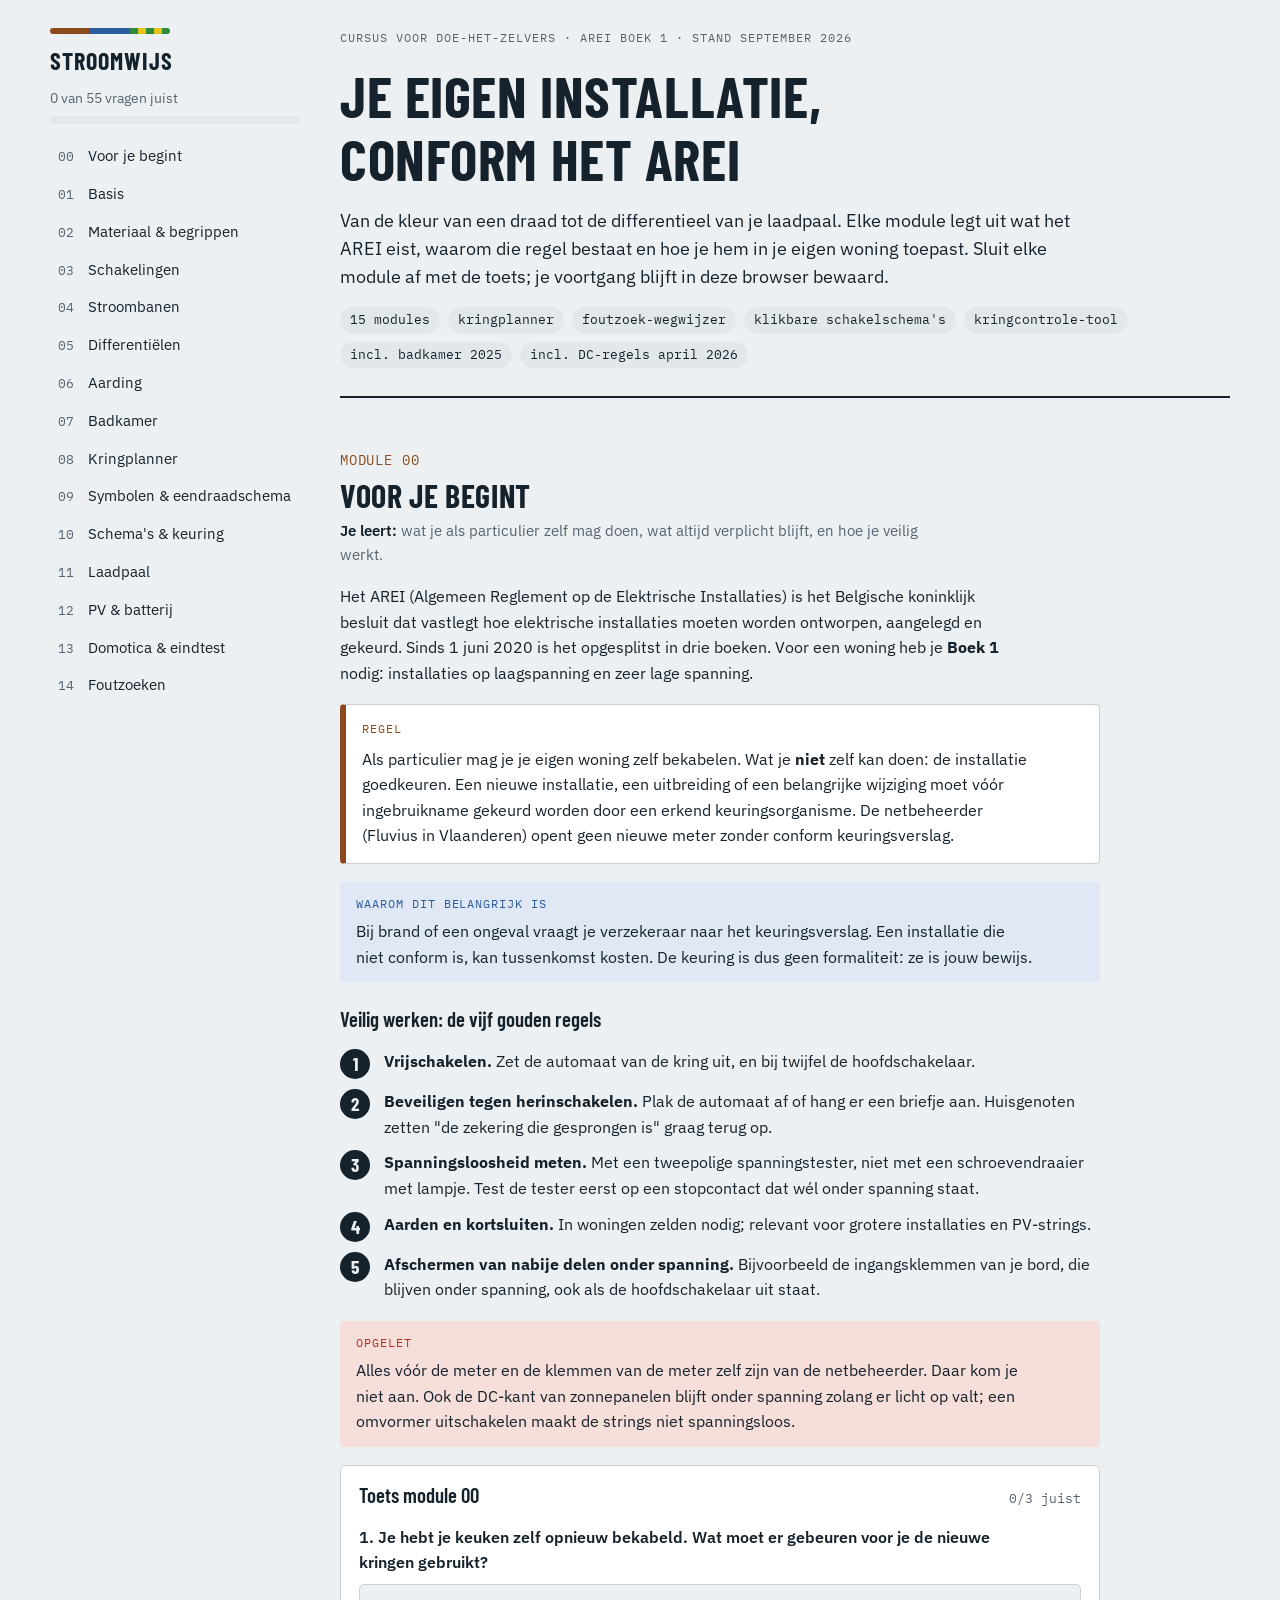
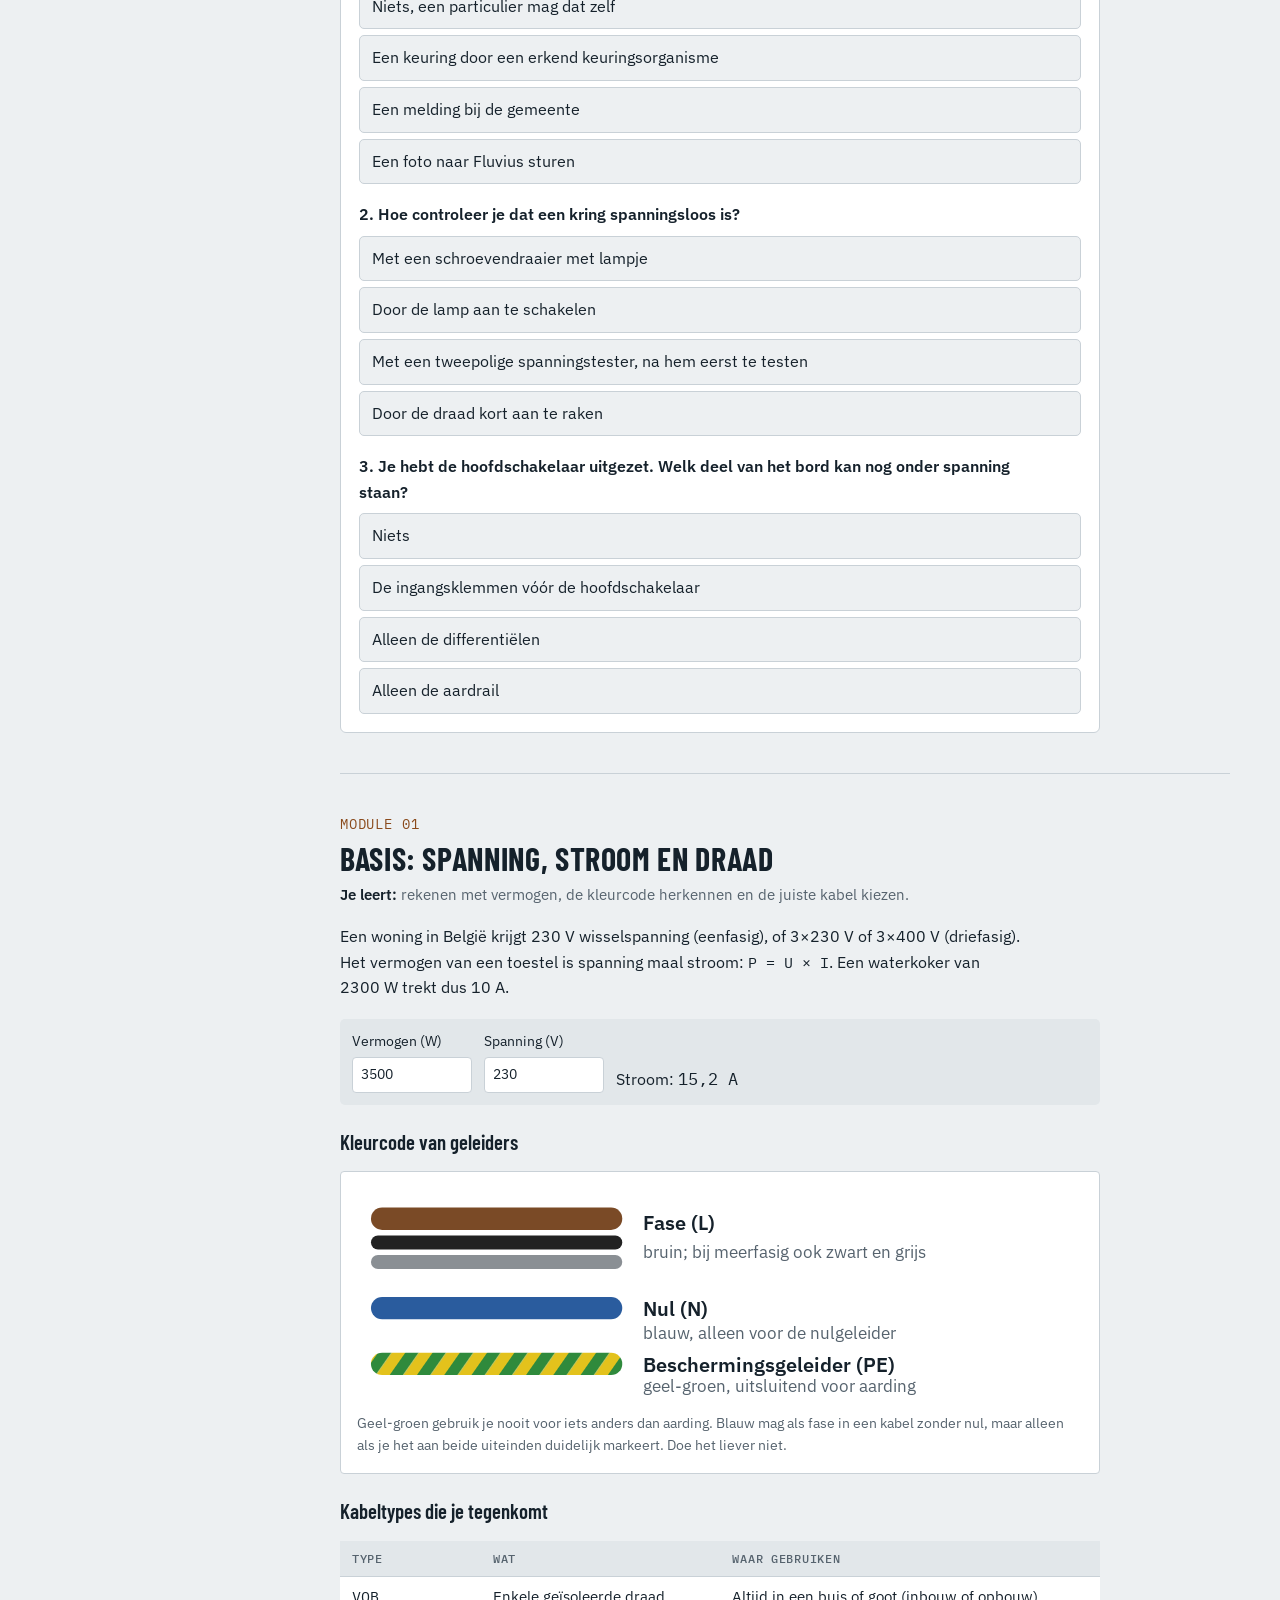
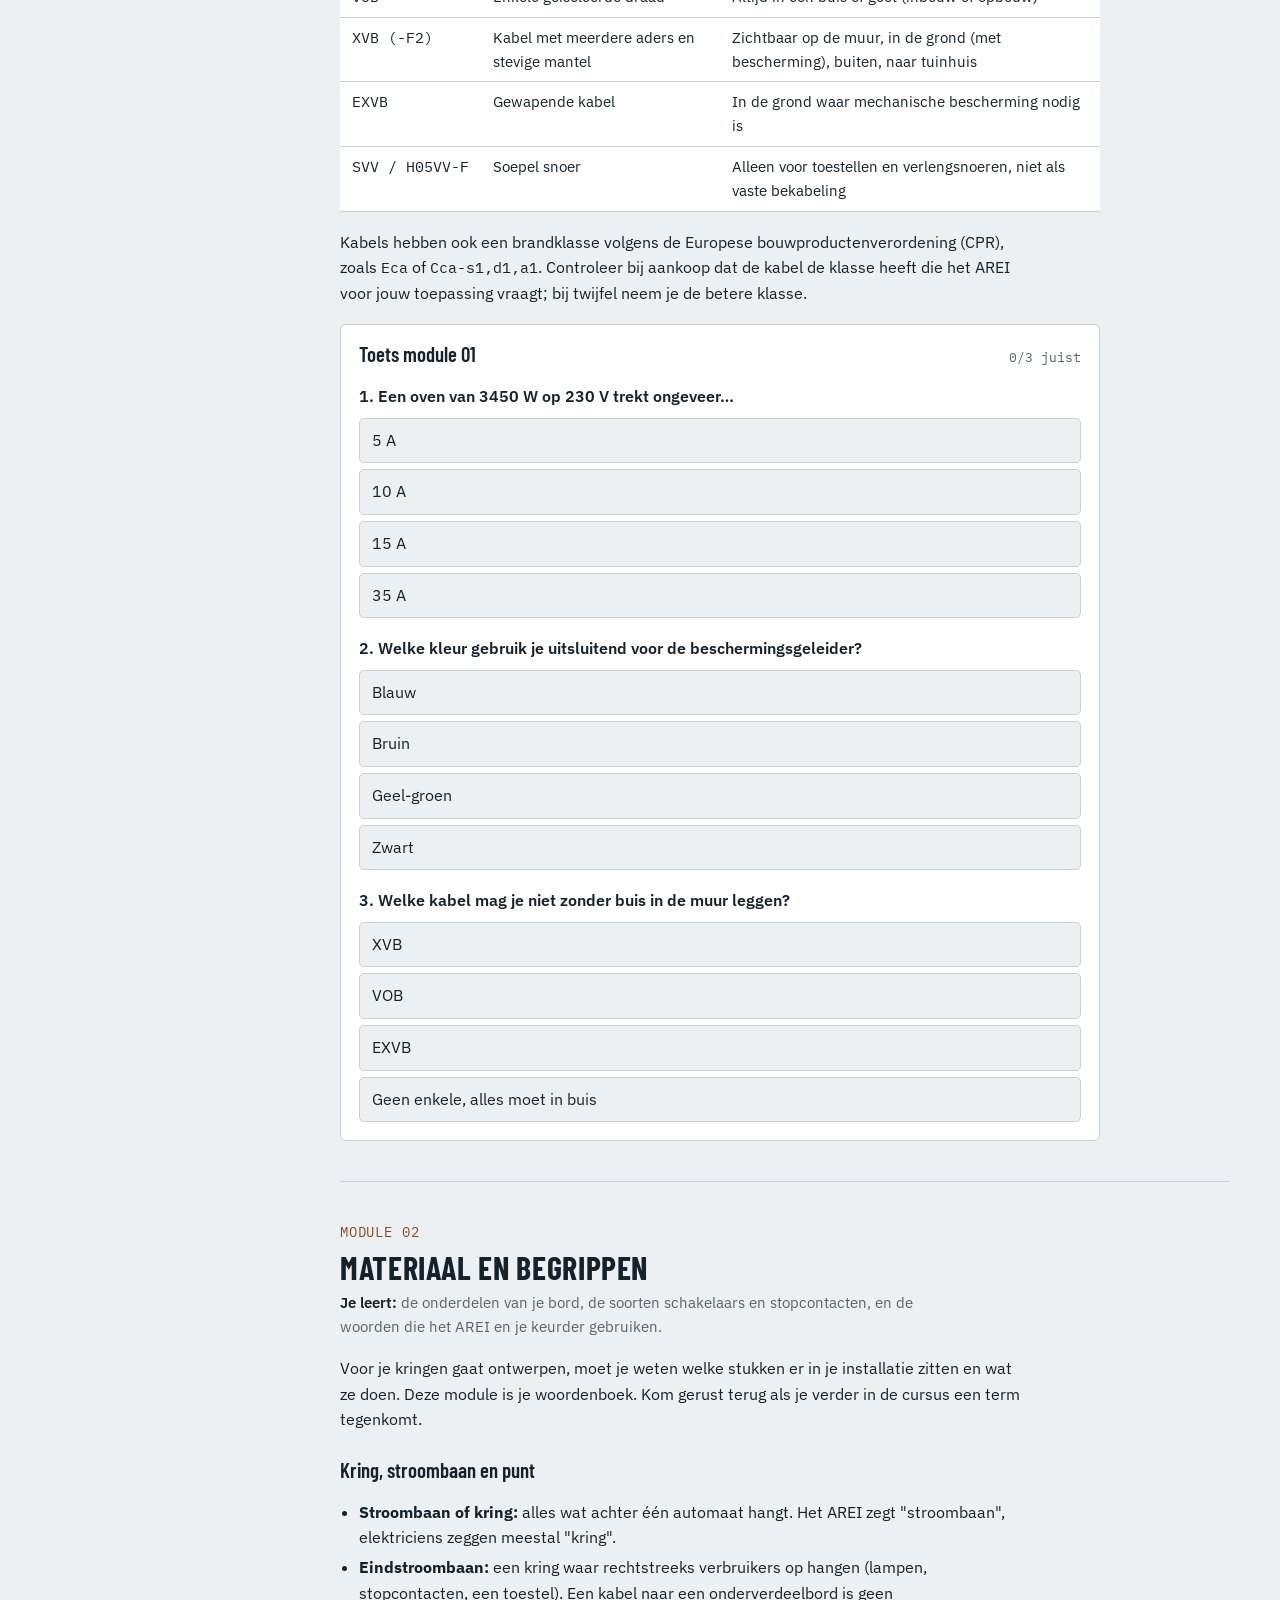
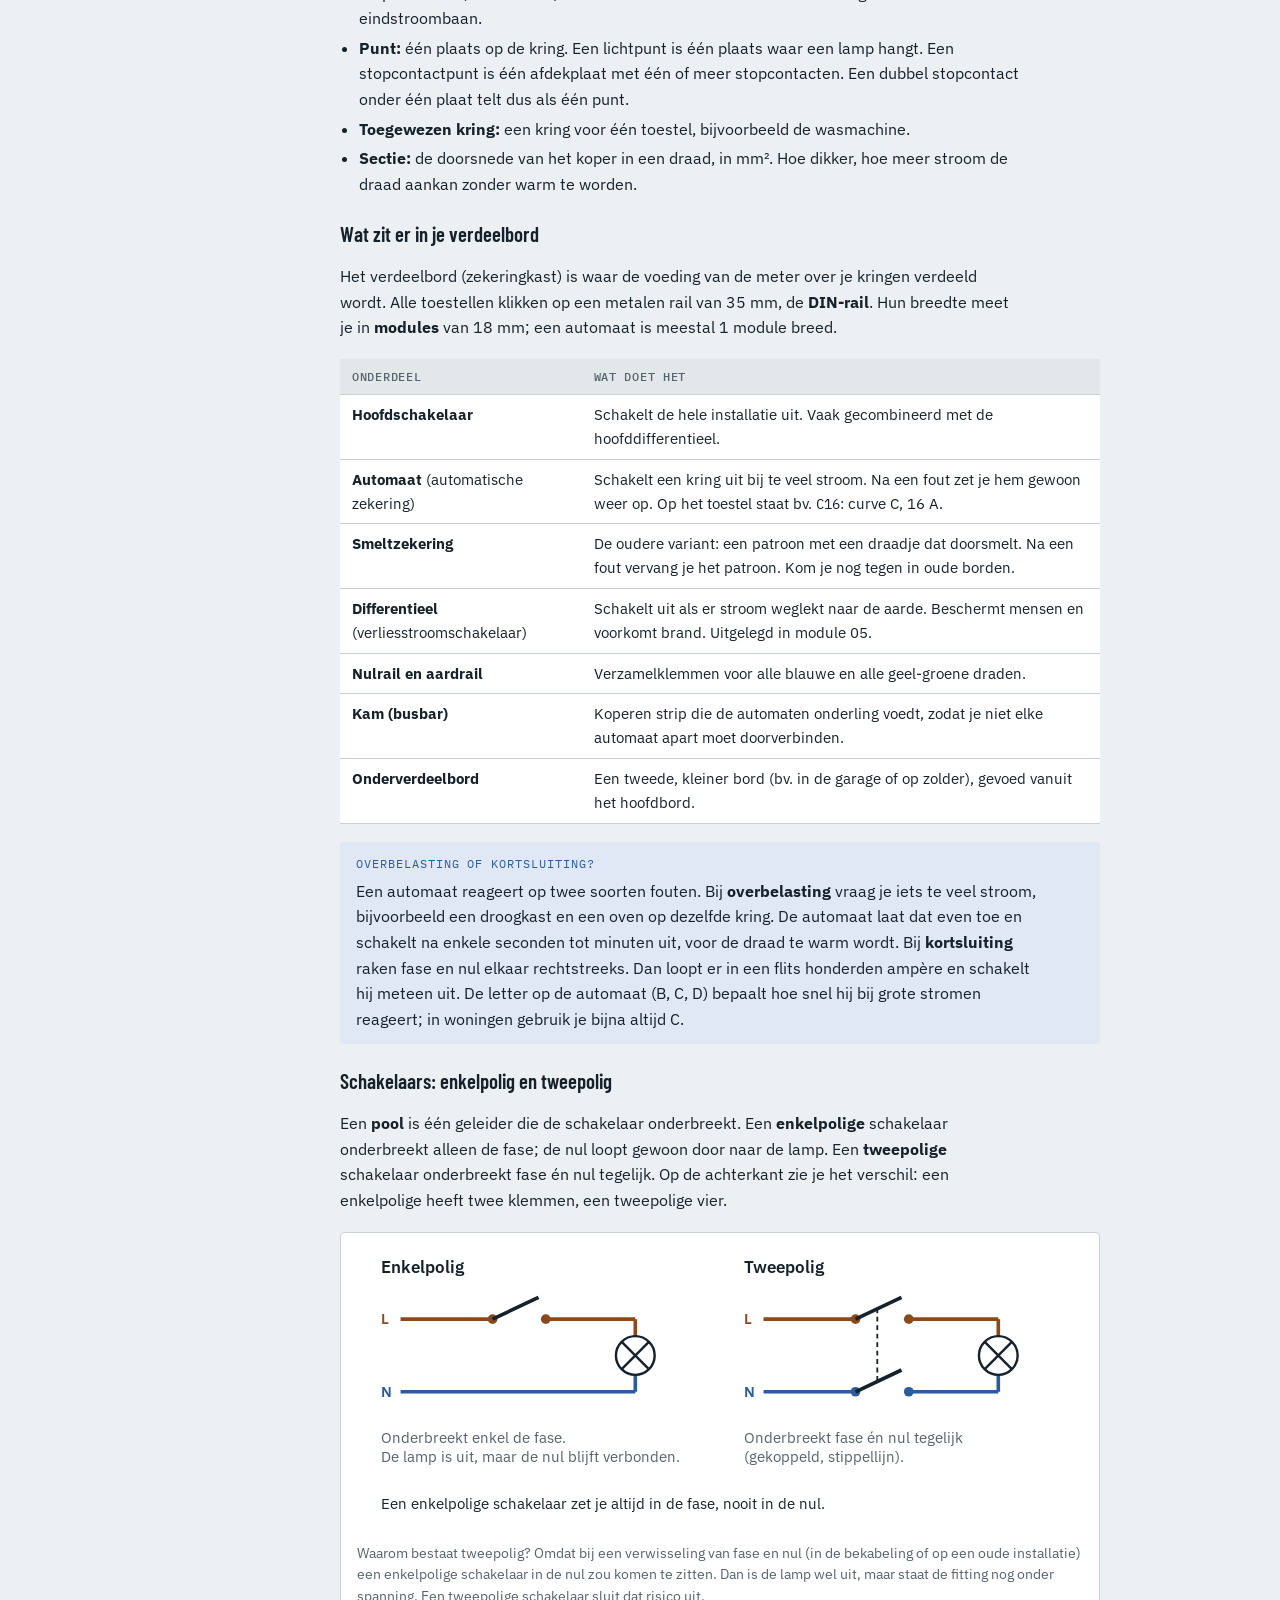
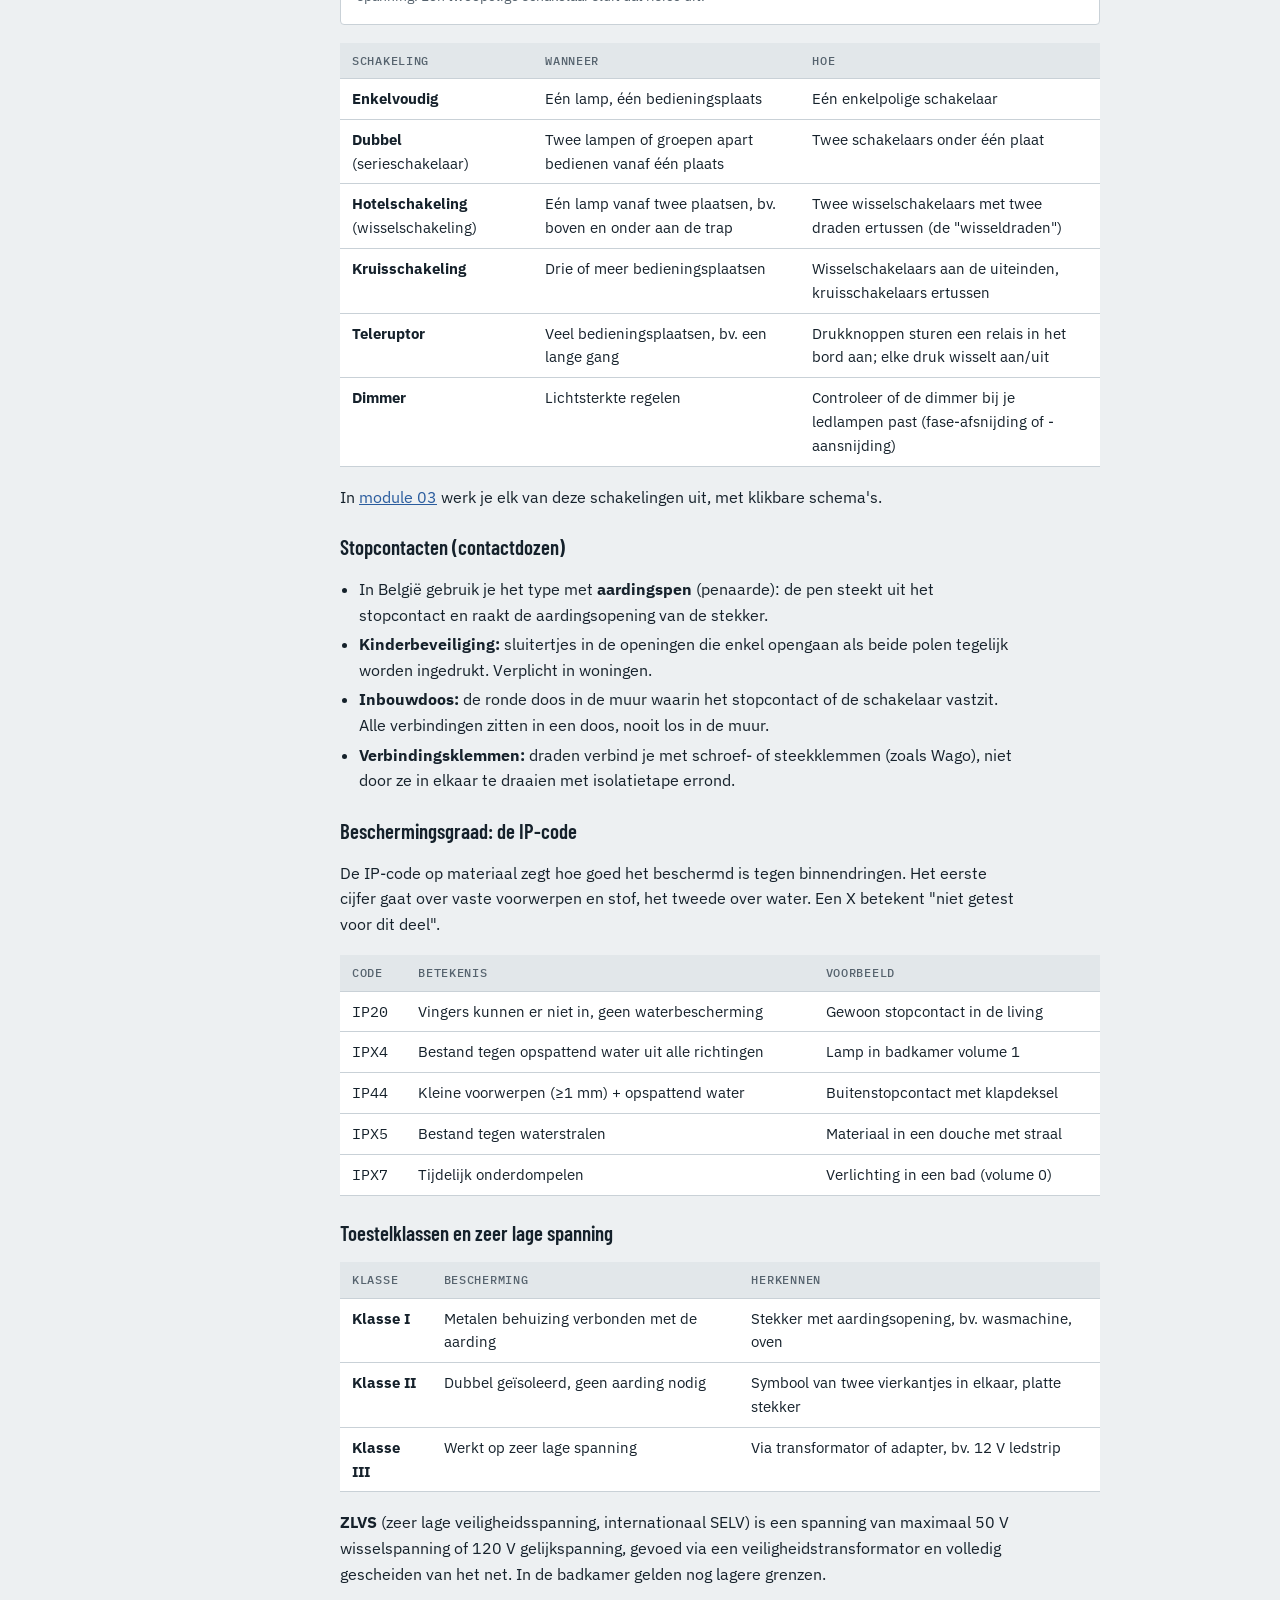
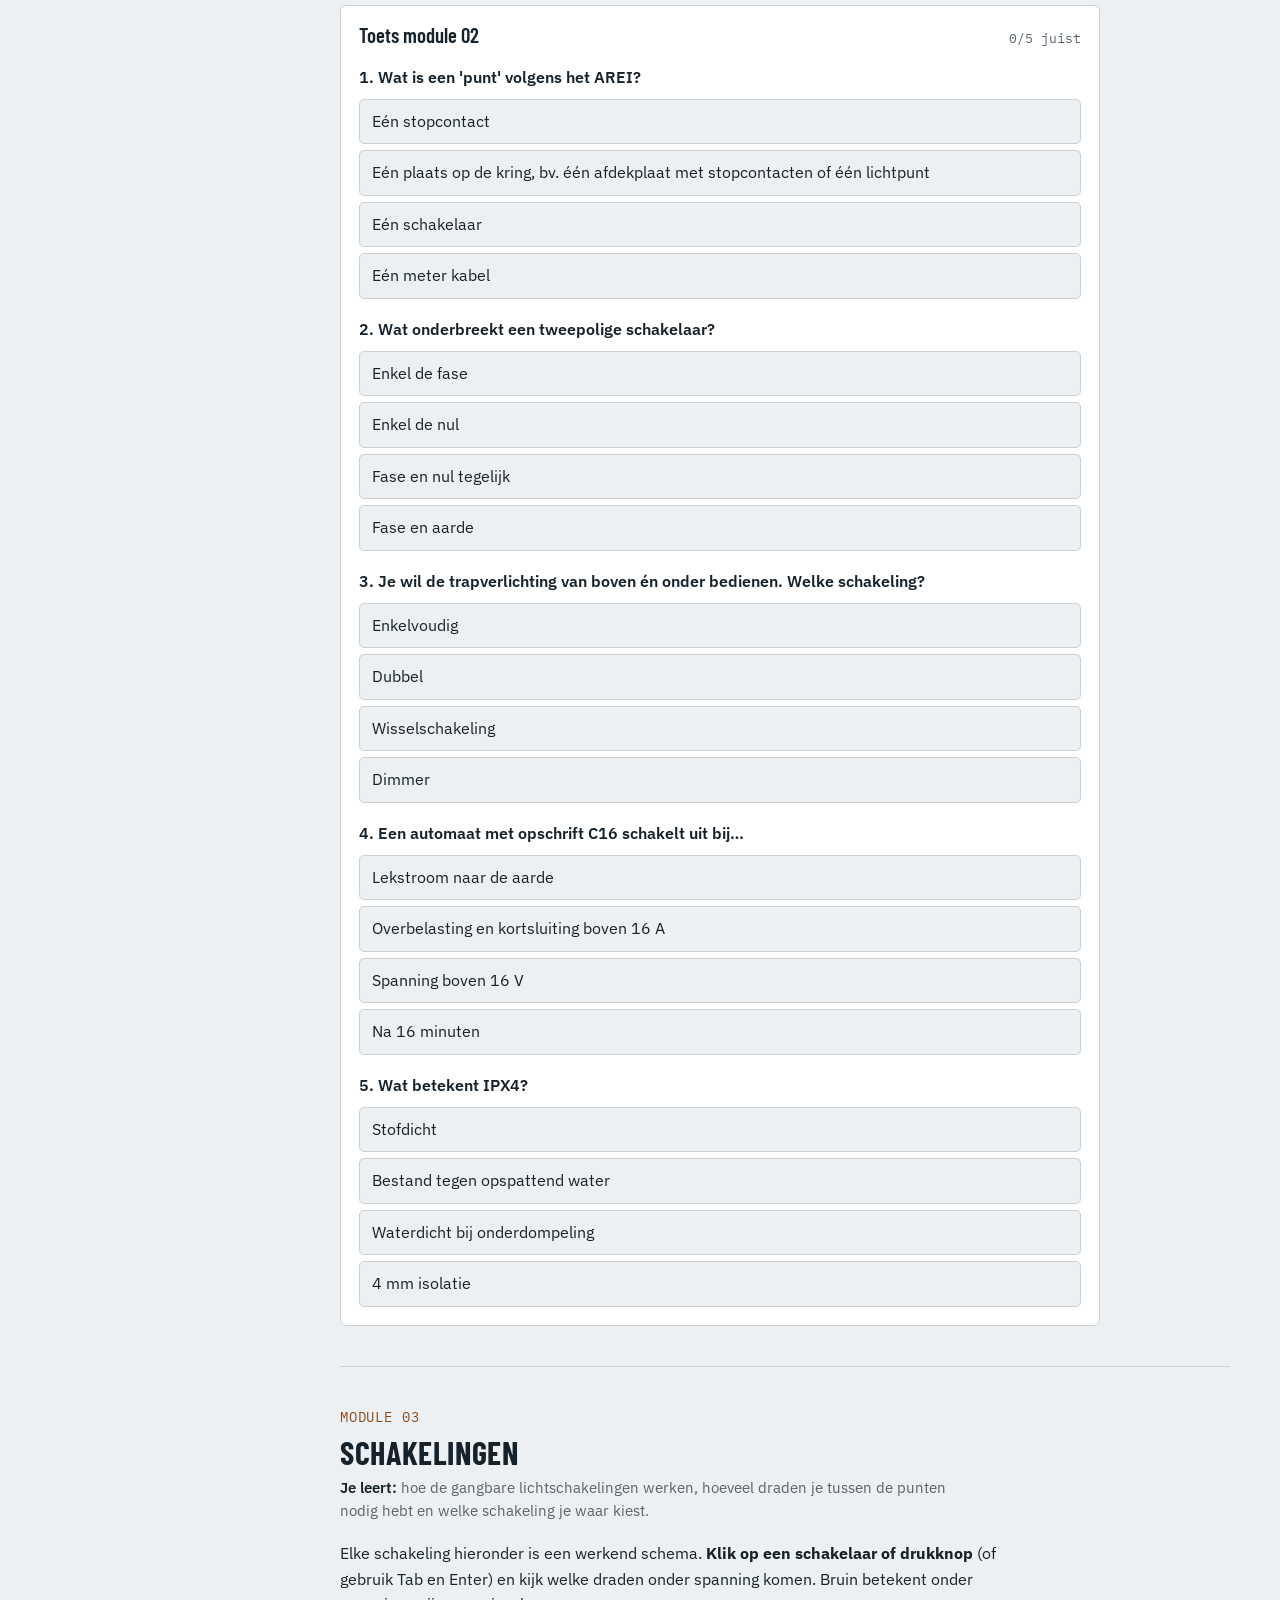
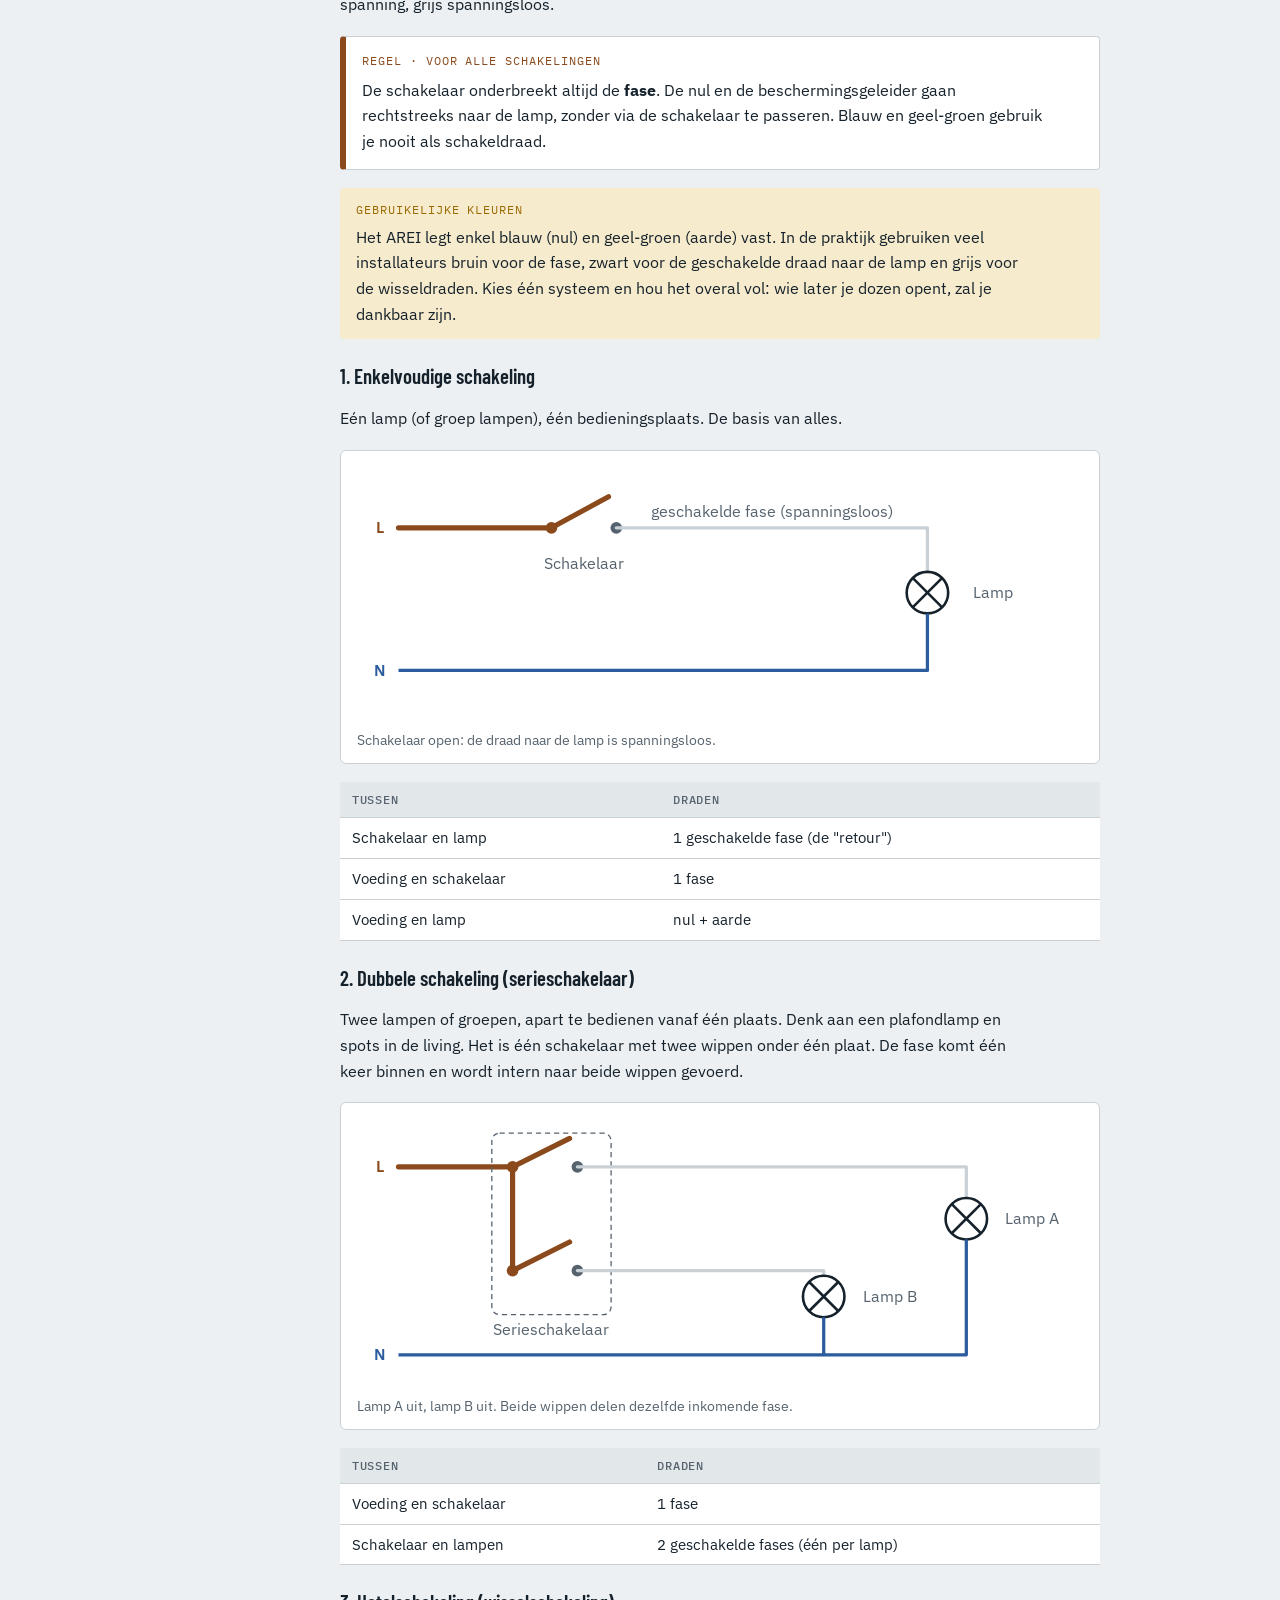
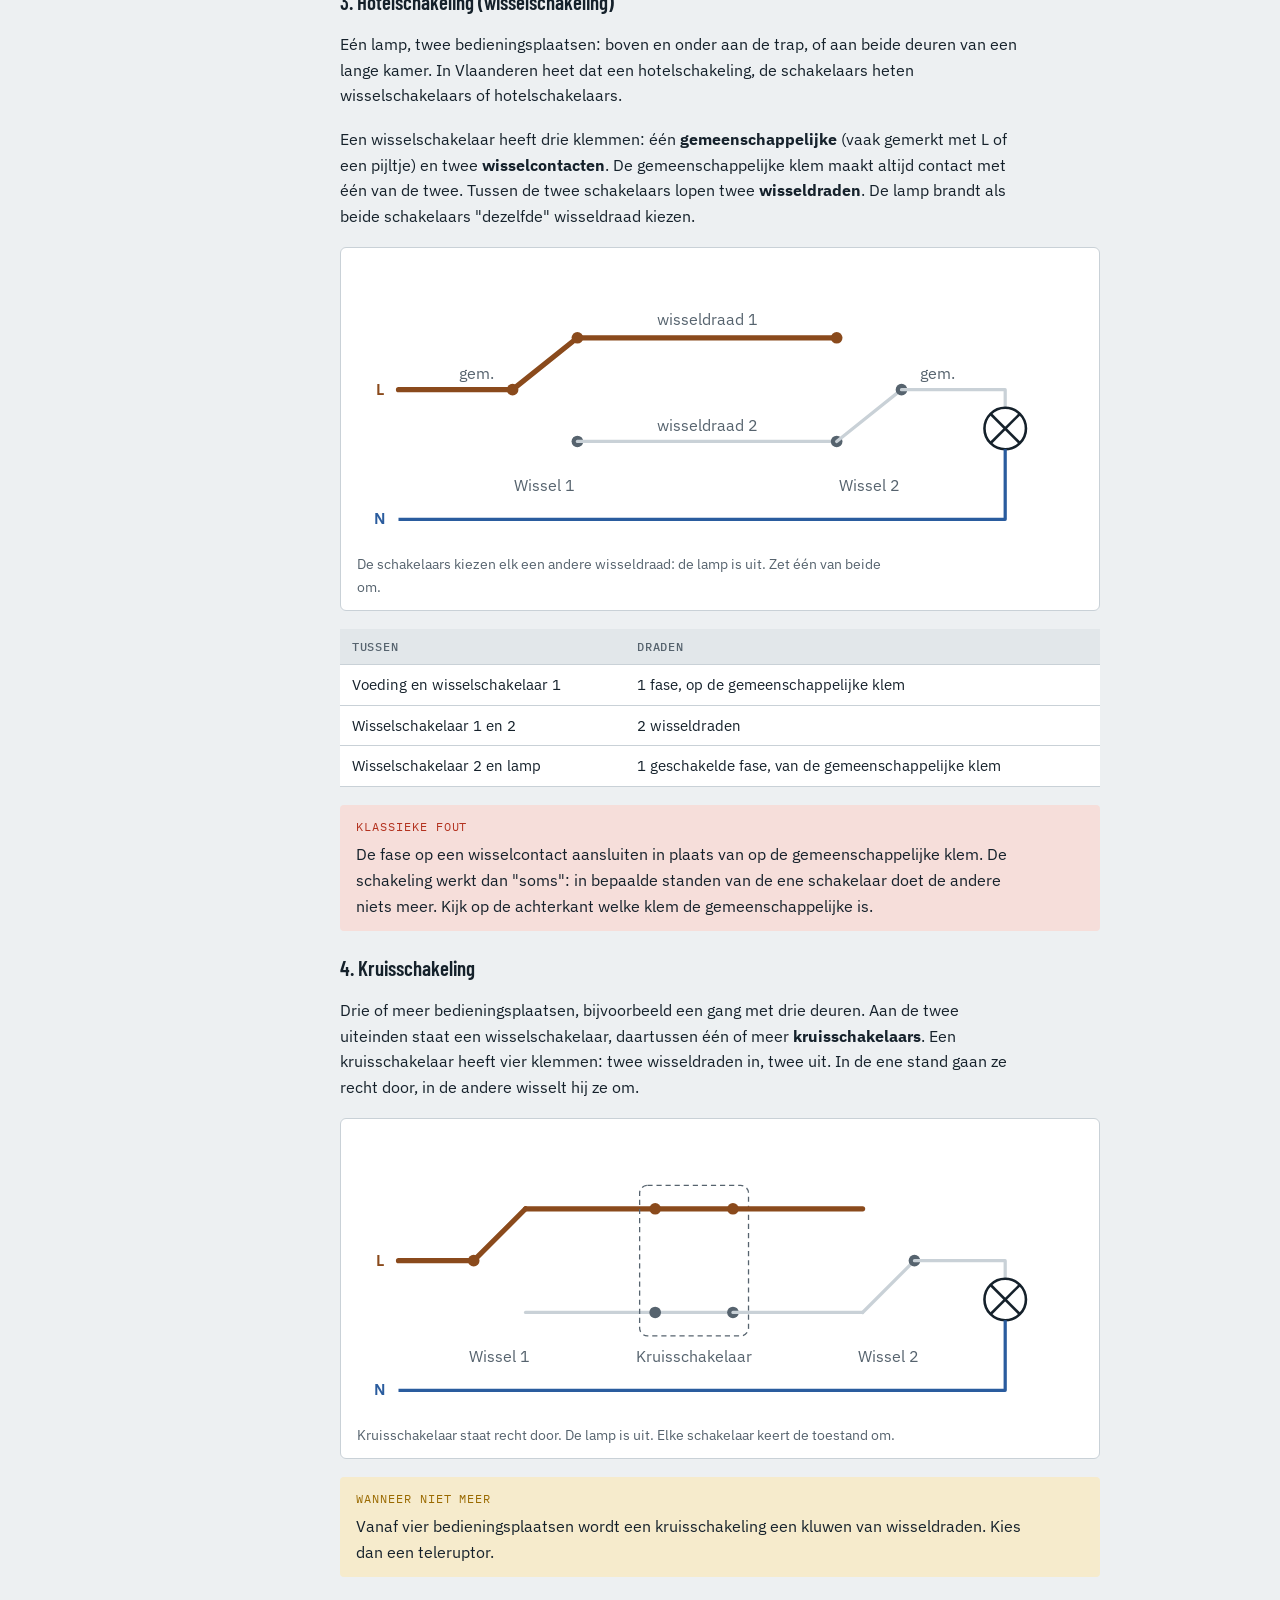
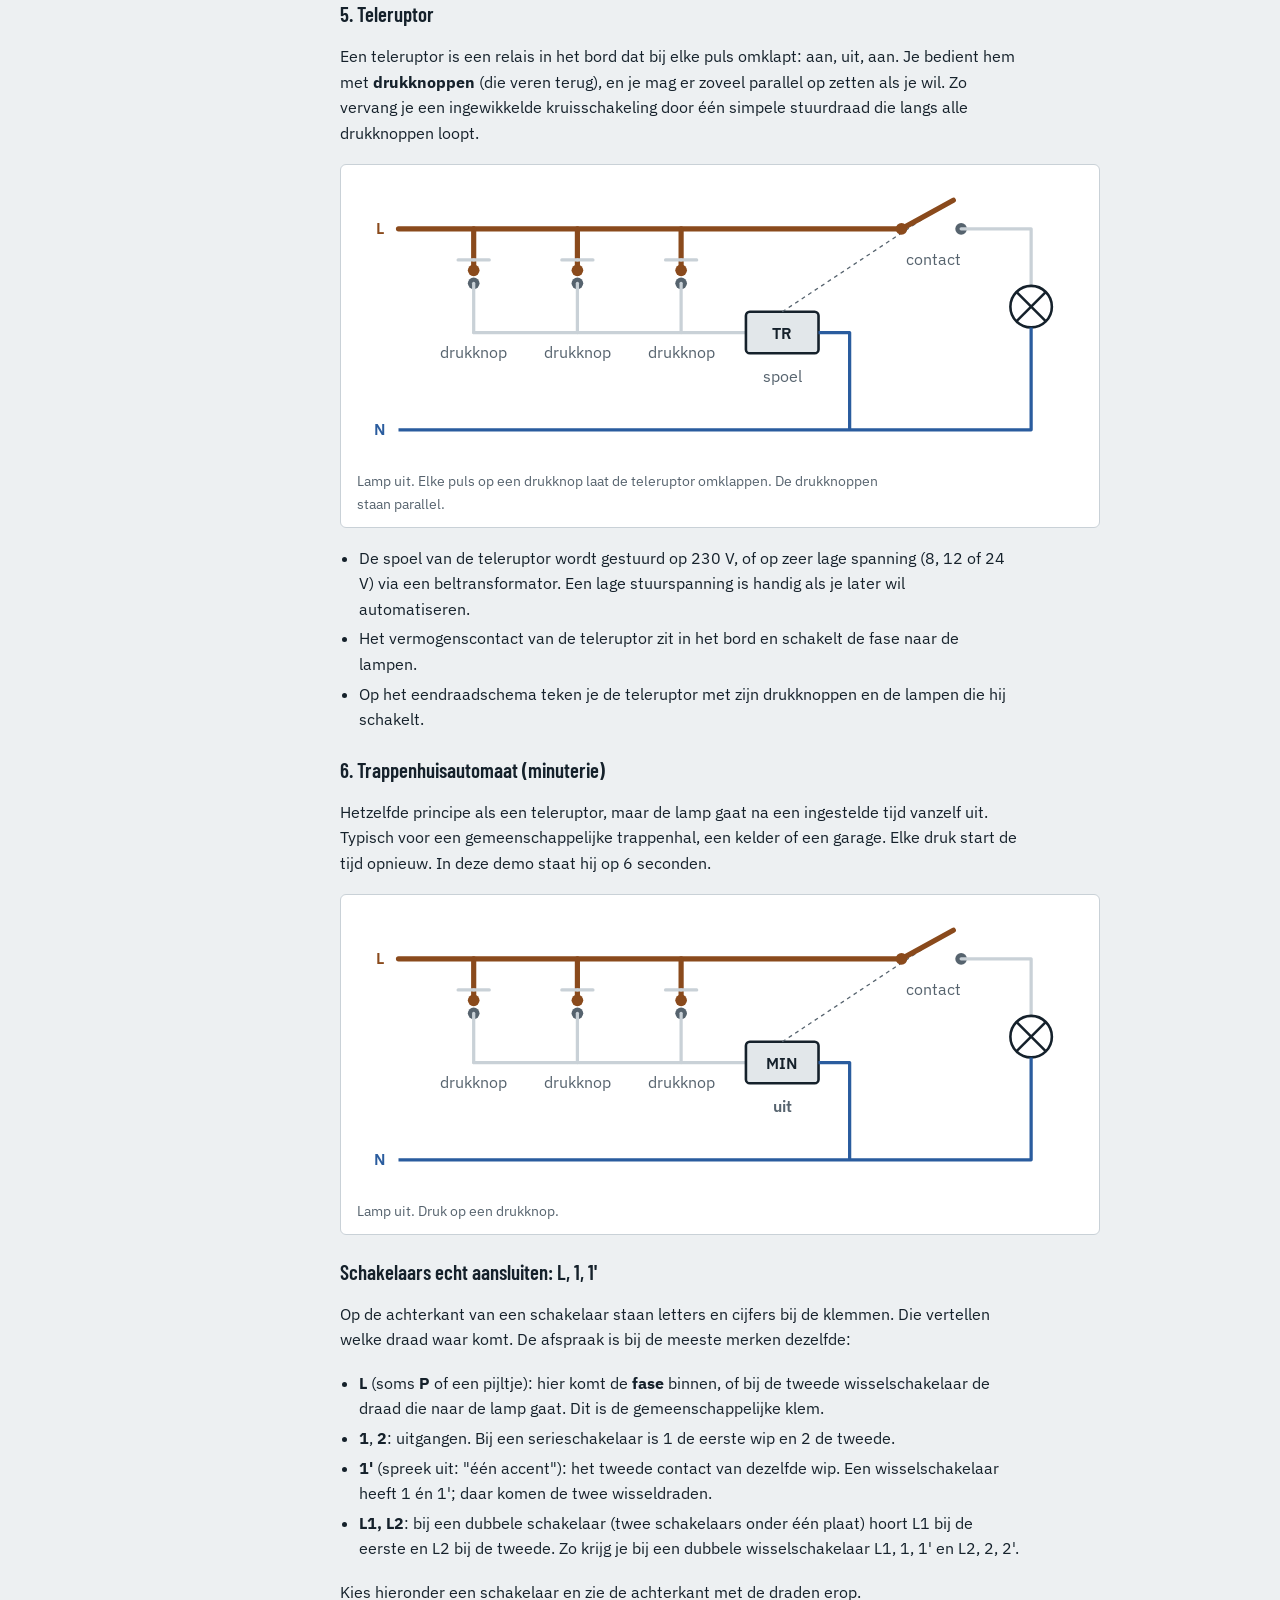
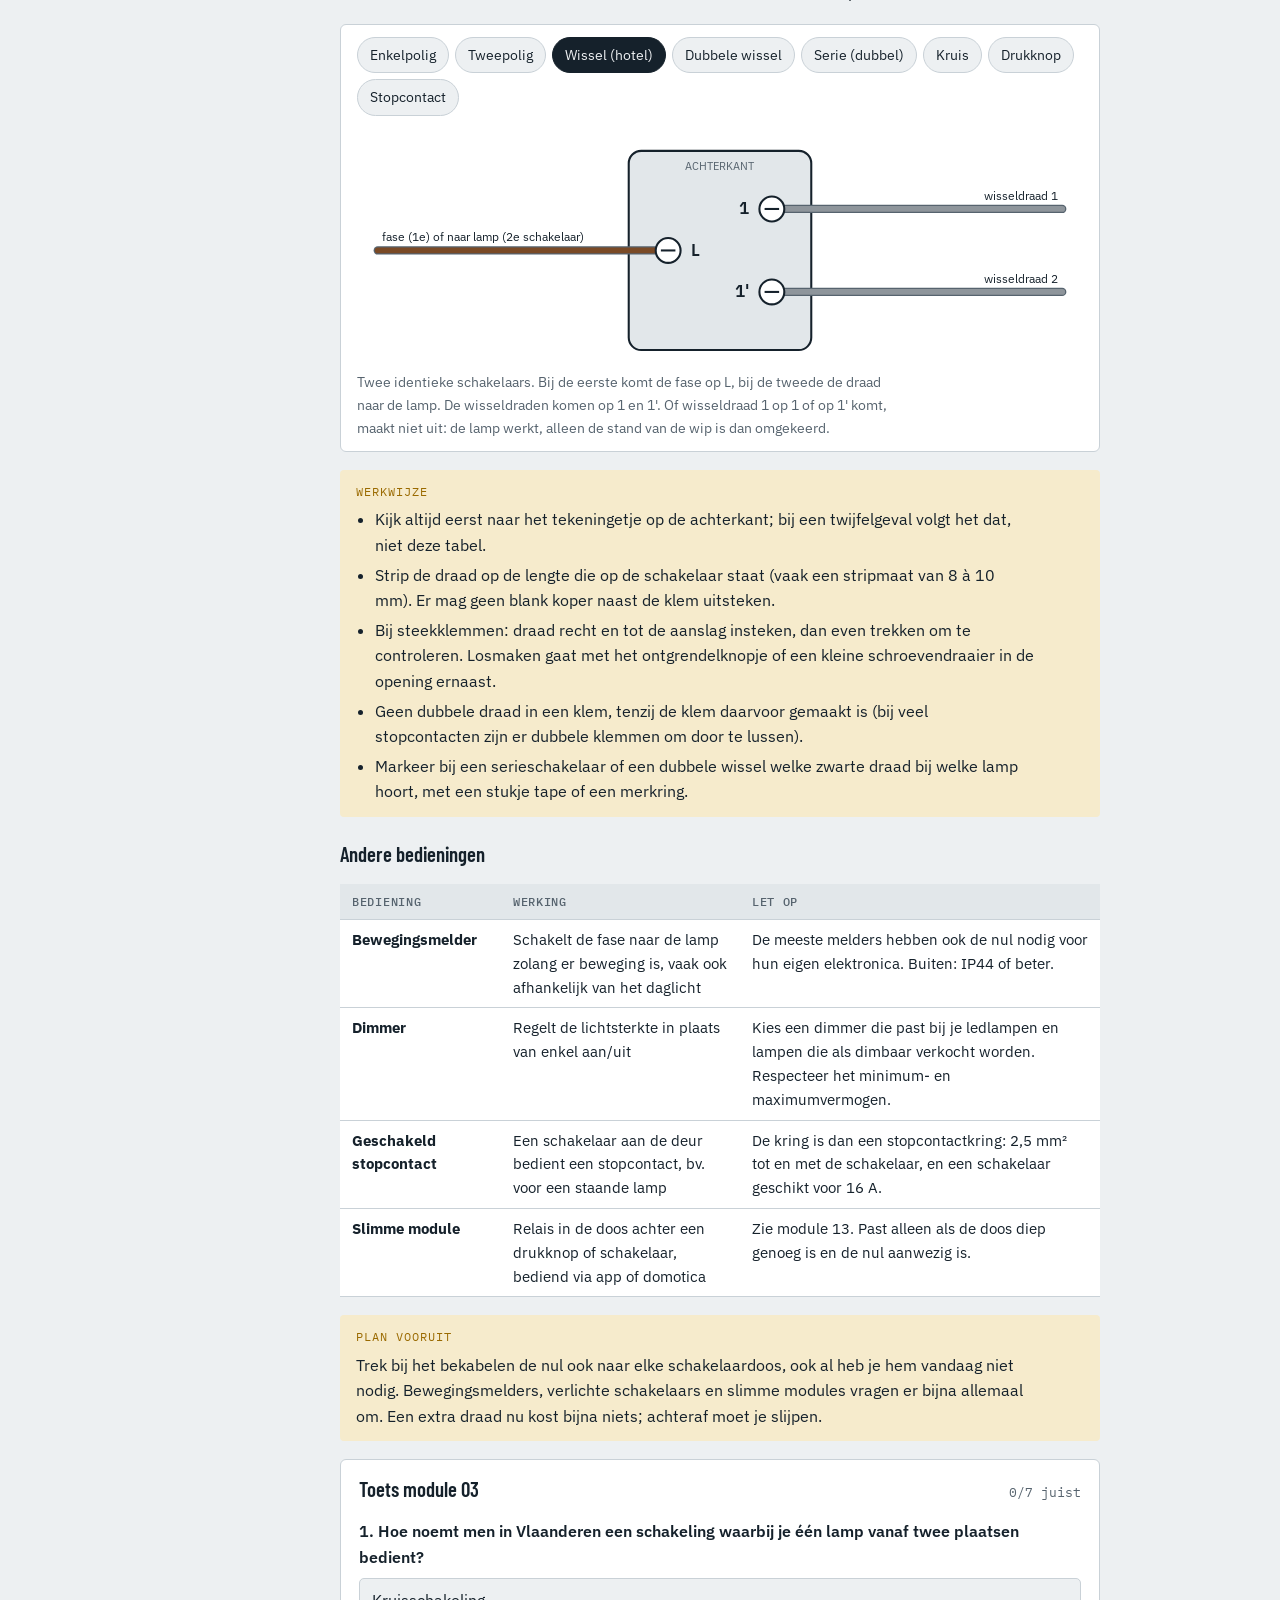
==== index.html @ aae23a0e "initial" ====
<!doctype html>
<html lang="nl">
<head>
<meta charset="utf-8">
<meta name="viewport" content="width=device-width, initial-scale=1, viewport-fit=cover">
<title>Stroomwijs AREI-cursus</title>
<meta name="description" content="Interactieve cursus voor doe-het-zelvers over het AREI Boek 1: kringen, differentiëlen, schakelingen, badkamer, keuring, laadpaal, zonnepanelen en foutzoeken.">
<meta property="og:title" content="Stroomwijs AREI-cursus">
<meta property="og:description" content="Leer je elektrische installatie aanleggen volgens het Belgische AREI, met klikbare schema's, een kringplanner en toetsen.">
<meta name="theme-color" content="#EDF0F2" media="(prefers-color-scheme: light)">
<meta name="theme-color" content="#12181D" media="(prefers-color-scheme: dark)">
<link rel="icon" href="data:image/svg+xml,%3Csvg xmlns='http://www.w3.org/2000/svg' viewBox='0 0 32 32'%3E%3Crect width='32' height='32' rx='6' fill='%2315212B'/%3E%3Crect x='5' y='9' width='22' height='4' rx='2' fill='%23A0612E'/%3E%3Crect x='5' y='15' width='22' height='4' rx='2' fill='%232A5C9E'/%3E%3Crect x='5' y='21' width='11' height='4' rx='2' fill='%232F8A3C'/%3E%3Crect x='16' y='21' width='11' height='4' rx='2' fill='%23E3C21C'/%3E%3C/svg%3E">
<link rel="preconnect" href="https://fonts.googleapis.com">
<link rel="preconnect" href="https://fonts.gstatic.com" crossorigin>
<link rel="stylesheet" href="https://fonts.googleapis.com/css2?family=Barlow+Condensed:wght@500;600;700&family=IBM+Plex+Sans:ital,wght@0,400;0,500;0,600;1,400&family=IBM+Plex+Mono:wght@400;500&display=swap">
<link rel="stylesheet" href="assets/css/style.css">
<script src="assets/js/quiz-data.js" defer></script>
<script src="assets/js/core.js" defer></script>
<script src="assets/js/schakelingen.js" defer></script>
<script src="assets/js/klemmen.js" defer></script>
<script src="assets/js/symbolen.js" defer></script>
<script src="assets/js/foutzoeken.js" defer></script>
<script src="assets/js/kringplanner.js" defer></script>
</head>
<body>
<div class="wrap" lang="nl">
<nav class="side" aria-label="Modules">
  <div class="brand">
    <div class="wire" aria-hidden="true"><span class="w-ph"></span><span class="w-n"></span><span class="w-pe"></span></div>
    <b>Stroomwijs</b>
    <div class="prog"><span id="progtxt">0 van 0 vragen juist</span><div class="bar"><i id="progbar"></i></div></div>
  </div>
  <ol id="navlist"></ol>
</nav>

<main>
<header class="hero">
  <span class="eyebrow">Cursus voor doe-het-zelvers · AREI Boek 1 · stand september 2026</span>
  <h1>Je eigen installatie, conform het AREI</h1>
  <p class="lede">Van de kleur van een draad tot de differentieel van je laadpaal. Elke module legt uit wat het AREI eist, waarom die regel bestaat en hoe je hem in je eigen woning toepast. Sluit elke module af met de toets; je voortgang blijft in deze browser bewaard.</p>
  <div class="facts">
    <span class="chip">15 modules</span><span class="chip">kringplanner</span><span class="chip">foutzoek-wegwijzer</span><span class="chip">klikbare schakelschema's</span><span class="chip">kringcontrole-tool</span><span class="chip">incl. badkamer 2025</span><span class="chip">incl. DC-regels april 2026</span>
  </div>
</header>

<!-- 0 -->
<section class="mod" data-name="Voor je begint">
  <div class="modhead"><span class="num">MODULE</span><h2>Voor je begint</h2>
  <p class="goals"><b>Je leert:</b> wat je als particulier zelf mag doen, wat altijd verplicht blijft, en hoe je veilig werkt.</p></div>
  <p>Het AREI (Algemeen Reglement op de Elektrische Installaties) is het Belgische koninklijk besluit dat vastlegt hoe elektrische installaties moeten worden ontworpen, aangelegd en gekeurd. Sinds 1 juni 2020 is het opgesplitst in drie boeken. Voor een woning heb je <b>Boek 1</b> nodig: installaties op laagspanning en zeer lage spanning.</p>
  <div class="rule"><span class="tag">Regel</span>
    <p>Als particulier mag je je eigen woning zelf bekabelen. Wat je <b>niet</b> zelf kan doen: de installatie goedkeuren. Een nieuwe installatie, een uitbreiding of een belangrijke wijziging moet vóór ingebruikname gekeurd worden door een erkend keuringsorganisme. De netbeheerder (Fluvius in Vlaanderen) opent geen nieuwe meter zonder conform keuringsverslag.</p>
  </div>
  <div class="why"><span class="tag">Waarom dit belangrijk is</span>
    <p>Bij brand of een ongeval vraagt je verzekeraar naar het keuringsverslag. Een installatie die niet conform is, kan tussenkomst kosten. De keuring is dus geen formaliteit: ze is jouw bewijs.</p>
  </div>
  <h3>Veilig werken: de vijf gouden regels</h3>
  <ol class="steps">
    <li><div><b>Vrijschakelen.</b> Zet de automaat van de kring uit, en bij twijfel de hoofdschakelaar.</div></li>
    <li><div><b>Beveiligen tegen herinschakelen.</b> Plak de automaat af of hang er een briefje aan. Huisgenoten zetten "de zekering die gesprongen is" graag terug op.</div></li>
    <li><div><b>Spanningsloosheid meten.</b> Met een tweepolige spanningstester, niet met een schroevendraaier met lampje. Test de tester eerst op een stopcontact dat wél onder spanning staat.</div></li>
    <li><div><b>Aarden en kortsluiten.</b> In woningen zelden nodig; relevant voor grotere installaties en PV-strings.</div></li>
    <li><div><b>Afschermen van nabije delen onder spanning.</b> Bijvoorbeeld de ingangsklemmen van je bord, die blijven onder spanning, ook als de hoofdschakelaar uit staat.</div></li>
  </ol>
  <div class="danger"><span class="tag">Opgelet</span>
    <p>Alles vóór de meter en de klemmen van de meter zelf zijn van de netbeheerder. Daar kom je niet aan. Ook de DC-kant van zonnepanelen blijft onder spanning zolang er licht op valt; een omvormer uitschakelen maakt de strings niet spanningsloos.</p>
  </div>
  <div class="quiz"></div>
</section>

<!-- 1 -->
<section class="mod" data-name="Basis">
  <div class="modhead"><span class="num">MODULE</span><h2>Basis: spanning, stroom en draad</h2>
  <p class="goals"><b>Je leert:</b> rekenen met vermogen, de kleurcode herkennen en de juiste kabel kiezen.</p></div>
  <p>Een woning in België krijgt 230 V wisselspanning (eenfasig), of 3×230 V of 3×400 V (driefasig). Het vermogen van een toestel is spanning maal stroom: <code>P = U × I</code>. Een waterkoker van 2300 W trekt dus 10 A.</p>
  <div class="calc" aria-label="Rekenhulp vermogen">
    <label for="cP">Vermogen (W)<input id="cP" type="number" value="3500" min="0"></label>
    <label for="cU">Spanning (V)<input id="cU" type="number" value="230" min="1"></label>
    <div>Stroom: <output id="cI">15,2 A</output></div>
  </div>
  <h3>Kleurcode van geleiders</h3>
  <figure>
    <svg viewBox="0 0 520 150" width="100%" role="img" aria-label="Kleurcode: fase bruin, zwart of grijs; nul blauw; aarde geel-groen">
      <defs><pattern id="gy" width="16" height="16" patternUnits="userSpaceOnUse" patternTransform="rotate(35)"><rect width="8" height="16" fill="#2F8A3C"/><rect x="8" width="8" height="16" fill="#E3C21C"/></pattern></defs>
      <rect x="10" y="14" width="180" height="16" rx="8" fill="#7A4A26"/><rect x="10" y="34" width="180" height="10" rx="5" fill="#222"/><rect x="10" y="48" width="180" height="10" rx="5" fill="#8A8F94"/>
      <text x="205" y="30" fill="currentColor" style="fill:var(--ink)" font-size="14" font-weight="600">Fase (L)</text>
      <text x="205" y="50" style="fill:var(--muted)" font-size="12">bruin; bij meerfasig ook zwart en grijs</text>
      <rect x="10" y="78" width="180" height="16" rx="8" fill="#2A5C9E"/>
      <text x="205" y="92" style="fill:var(--ink)" font-size="14" font-weight="600">Nul (N)</text>
      <text x="205" y="108" style="fill:var(--muted)" font-size="12">blauw, alleen voor de nulgeleider</text>
      <rect x="10" y="118" width="180" height="16" rx="8" fill="url(#gy)"/>
      <text x="205" y="132" style="fill:var(--ink)" font-size="14" font-weight="600">Beschermingsgeleider (PE)</text>
      <text x="205" y="146" style="fill:var(--muted)" font-size="12">geel-groen, uitsluitend voor aarding</text>
    </svg>
    <figcaption>Geel-groen gebruik je nooit voor iets anders dan aarding. Blauw mag als fase in een kabel zonder nul, maar alleen als je het aan beide uiteinden duidelijk markeert. Doe het liever niet.</figcaption>
  </figure>
  <h3>Kabeltypes die je tegenkomt</h3>
  <div class="tbl"><table>
    <tr><th>Type</th><th>Wat</th><th>Waar gebruiken</th></tr>
    <tr><td class="num">VOB</td><td>Enkele geïsoleerde draad</td><td>Altijd in een buis of goot (inbouw of opbouw)</td></tr>
    <tr><td class="num">XVB (-F2)</td><td>Kabel met meerdere aders en stevige mantel</td><td>Zichtbaar op de muur, in de grond (met bescherming), buiten, naar tuinhuis</td></tr>
    <tr><td class="num">EXVB</td><td>Gewapende kabel</td><td>In de grond waar mechanische bescherming nodig is</td></tr>
    <tr><td class="num">SVV / H05VV-F</td><td>Soepel snoer</td><td>Alleen voor toestellen en verlengsnoeren, niet als vaste bekabeling</td></tr>
  </table></div>
  <p>Kabels hebben ook een brandklasse volgens de Europese bouwproductenverordening (CPR), zoals <code>Eca</code> of <code>Cca-s1,d1,a1</code>. Controleer bij aankoop dat de kabel de klasse heeft die het AREI voor jouw toepassing vraagt; bij twijfel neem je de betere klasse.</p>
  <div class="quiz"></div>
</section>

<!-- NEW 2 -->
<section class="mod" data-name="Materiaal & begrippen">
  <div class="modhead"><span class="num">MODULE</span><h2>Materiaal en begrippen</h2>
  <p class="goals"><b>Je leert:</b> de onderdelen van je bord, de soorten schakelaars en stopcontacten, en de woorden die het AREI en je keurder gebruiken.</p></div>
  <p>Voor je kringen gaat ontwerpen, moet je weten welke stukken er in je installatie zitten en wat ze doen. Deze module is je woordenboek. Kom gerust terug als je verder in de cursus een term tegenkomt.</p>

  <h3>Kring, stroombaan en punt</h3>
  <ul class="tight">
    <li><b>Stroombaan of kring:</b> alles wat achter één automaat hangt. Het AREI zegt "stroombaan", elektriciens zeggen meestal "kring".</li>
    <li><b>Eindstroombaan:</b> een kring waar rechtstreeks verbruikers op hangen (lampen, stopcontacten, een toestel). Een kabel naar een onderverdeelbord is geen eindstroombaan.</li>
    <li><b>Punt:</b> één plaats op de kring. Een lichtpunt is één plaats waar een lamp hangt. Een stopcontactpunt is één afdekplaat met één of meer stopcontacten. Een dubbel stopcontact onder één plaat telt dus als één punt.</li>
    <li><b>Toegewezen kring:</b> een kring voor één toestel, bijvoorbeeld de wasmachine.</li>
    <li><b>Sectie:</b> de doorsnede van het koper in een draad, in mm². Hoe dikker, hoe meer stroom de draad aankan zonder warm te worden.</li>
  </ul>

  <h3>Wat zit er in je verdeelbord</h3>
  <p>Het verdeelbord (zekeringkast) is waar de voeding van de meter over je kringen verdeeld wordt. Alle toestellen klikken op een metalen rail van 35 mm, de <b>DIN-rail</b>. Hun breedte meet je in <b>modules</b> van 18 mm; een automaat is meestal 1 module breed.</p>
  <div class="tbl"><table>
    <tr><th>Onderdeel</th><th>Wat doet het</th></tr>
    <tr><td><b>Hoofdschakelaar</b></td><td>Schakelt de hele installatie uit. Vaak gecombineerd met de hoofddifferentieel.</td></tr>
    <tr><td><b>Automaat</b> (automatische zekering)</td><td>Schakelt een kring uit bij te veel stroom. Na een fout zet je hem gewoon weer op. Op het toestel staat bv. <code>C16</code>: curve C, 16 A.</td></tr>
    <tr><td><b>Smeltzekering</b></td><td>De oudere variant: een patroon met een draadje dat doorsmelt. Na een fout vervang je het patroon. Kom je nog tegen in oude borden.</td></tr>
    <tr><td><b>Differentieel</b> (verliesstroomschakelaar)</td><td>Schakelt uit als er stroom weglekt naar de aarde. Beschermt mensen en voorkomt brand. Uitgelegd in module 05.</td></tr>
    <tr><td><b>Nulrail en aardrail</b></td><td>Verzamelklemmen voor alle blauwe en alle geel-groene draden.</td></tr>
    <tr><td><b>Kam (busbar)</b></td><td>Koperen strip die de automaten onderling voedt, zodat je niet elke automaat apart moet doorverbinden.</td></tr>
    <tr><td><b>Onderverdeelbord</b></td><td>Een tweede, kleiner bord (bv. in de garage of op zolder), gevoed vanuit het hoofdbord.</td></tr>
  </table></div>
  <div class="why"><span class="tag">Overbelasting of kortsluiting?</span>
    <p>Een automaat reageert op twee soorten fouten. Bij <b>overbelasting</b> vraag je iets te veel stroom, bijvoorbeeld een droogkast en een oven op dezelfde kring. De automaat laat dat even toe en schakelt na enkele seconden tot minuten uit, voor de draad te warm wordt. Bij <b>kortsluiting</b> raken fase en nul elkaar rechtstreeks. Dan loopt er in een flits honderden ampère en schakelt hij meteen uit. De letter op de automaat (B, C, D) bepaalt hoe snel hij bij grote stromen reageert; in woningen gebruik je bijna altijd C.</p>
  </div>

  <h3>Schakelaars: enkelpolig en tweepolig</h3>
  <p>Een <b>pool</b> is één geleider die de schakelaar onderbreekt. Een <b>enkelpolige</b> schakelaar onderbreekt alleen de fase; de nul loopt gewoon door naar de lamp. Een <b>tweepolige</b> schakelaar onderbreekt fase én nul tegelijk. Op de achterkant zie je het verschil: een enkelpolige heeft twee klemmen, een tweepolige vier.</p>
  <figure>
    <svg viewBox="0 0 600 230" width="100%" role="img" aria-label="Enkelpolige schakelaar onderbreekt enkel de fase; tweepolige schakelaar onderbreekt fase en nul">
      <g font-size="12">
        <text x="20" y="20" style="fill:var(--ink)" font-weight="600" font-size="14">Enkelpolig</text>
        <text x="20" y="62" style="fill:var(--phase)" font-weight="600">L</text>
        <text x="20" y="122" style="fill:var(--neutral)" font-weight="600">N</text>
        <line x1="36" y1="58" x2="110" y2="58" style="stroke:var(--phase)" stroke-width="3"/>
        <circle cx="112" cy="58" r="4" style="fill:var(--phase)"/>
        <line x1="112" y1="58" x2="150" y2="40" style="stroke:var(--ink)" stroke-width="3"/>
        <circle cx="156" cy="58" r="4" style="fill:var(--phase)"/>
        <line x1="156" y1="58" x2="230" y2="58" style="stroke:var(--phase)" stroke-width="3"/>
        <line x1="36" y1="118" x2="230" y2="118" style="stroke:var(--neutral)" stroke-width="3"/>
        <line x1="230" y1="58" x2="230" y2="72" style="stroke:var(--phase)" stroke-width="3"/>
        <line x1="230" y1="104" x2="230" y2="118" style="stroke:var(--neutral)" stroke-width="3"/>
        <circle cx="230" cy="88" r="16" style="fill:var(--surface);stroke:var(--ink)" stroke-width="2"/>
        <line x1="219" y1="77" x2="241" y2="99" style="stroke:var(--ink)" stroke-width="2"/><line x1="241" y1="77" x2="219" y2="99" style="stroke:var(--ink)" stroke-width="2"/>
        <text x="20" y="160" style="fill:var(--muted)">Onderbreekt enkel de fase.</text>
        <text x="20" y="176" style="fill:var(--muted)">De lamp is uit, maar de nul blijft verbonden.</text>

        <text x="320" y="20" style="fill:var(--ink)" font-weight="600" font-size="14">Tweepolig</text>
        <text x="320" y="62" style="fill:var(--phase)" font-weight="600">L</text>
        <text x="320" y="122" style="fill:var(--neutral)" font-weight="600">N</text>
        <line x1="336" y1="58" x2="410" y2="58" style="stroke:var(--phase)" stroke-width="3"/>
        <circle cx="412" cy="58" r="4" style="fill:var(--phase)"/>
        <line x1="412" y1="58" x2="450" y2="40" style="stroke:var(--ink)" stroke-width="3"/>
        <circle cx="456" cy="58" r="4" style="fill:var(--phase)"/>
        <line x1="456" y1="58" x2="530" y2="58" style="stroke:var(--phase)" stroke-width="3"/>
        <line x1="336" y1="118" x2="410" y2="118" style="stroke:var(--neutral)" stroke-width="3"/>
        <circle cx="412" cy="118" r="4" style="fill:var(--neutral)"/>
        <line x1="412" y1="118" x2="450" y2="100" style="stroke:var(--ink)" stroke-width="3"/>
        <circle cx="456" cy="118" r="4" style="fill:var(--neutral)"/>
        <line x1="456" y1="118" x2="530" y2="118" style="stroke:var(--neutral)" stroke-width="3"/>
        <line x1="430" y1="49" x2="430" y2="109" style="stroke:var(--ink)" stroke-width="1.5" stroke-dasharray="4 3"/>
        <line x1="530" y1="58" x2="530" y2="72" style="stroke:var(--phase)" stroke-width="3"/>
        <line x1="530" y1="104" x2="530" y2="118" style="stroke:var(--neutral)" stroke-width="3"/>
        <circle cx="530" cy="88" r="16" style="fill:var(--surface);stroke:var(--ink)" stroke-width="2"/>
        <line x1="519" y1="77" x2="541" y2="99" style="stroke:var(--ink)" stroke-width="2"/><line x1="541" y1="77" x2="519" y2="99" style="stroke:var(--ink)" stroke-width="2"/>
        <text x="320" y="160" style="fill:var(--muted)">Onderbreekt fase én nul tegelijk</text>
        <text x="320" y="176" style="fill:var(--muted)">(gekoppeld, stippellijn).</text>
        <text x="20" y="215" style="fill:var(--ink)">Een enkelpolige schakelaar zet je altijd in de fase, nooit in de nul.</text>
      </g>
    </svg>
    <figcaption>Waarom bestaat tweepolig? Omdat bij een verwisseling van fase en nul (in de bekabeling of op een oude installatie) een enkelpolige schakelaar in de nul zou komen te zitten. Dan is de lamp wel uit, maar staat de fitting nog onder spanning. Een tweepolige schakelaar sluit dat risico uit.</figcaption>
  </figure>
  <div class="tbl"><table>
    <tr><th>Schakeling</th><th>Wanneer</th><th>Hoe</th></tr>
    <tr><td><b>Enkelvoudig</b></td><td>Eén lamp, één bedieningsplaats</td><td>Eén enkelpolige schakelaar</td></tr>
    <tr><td><b>Dubbel</b> (serieschakelaar)</td><td>Twee lampen of groepen apart bedienen vanaf één plaats</td><td>Twee schakelaars onder één plaat</td></tr>
    <tr><td><b>Hotelschakeling</b> (wisselschakeling)</td><td>Eén lamp vanaf twee plaatsen, bv. boven en onder aan de trap</td><td>Twee wisselschakelaars met twee draden ertussen (de "wisseldraden")</td></tr>
    <tr><td><b>Kruisschakeling</b></td><td>Drie of meer bedieningsplaatsen</td><td>Wisselschakelaars aan de uiteinden, kruisschakelaars ertussen</td></tr>
    <tr><td><b>Teleruptor</b></td><td>Veel bedieningsplaatsen, bv. een lange gang</td><td>Drukknoppen sturen een relais in het bord aan; elke druk wisselt aan/uit</td></tr>
    <tr><td><b>Dimmer</b></td><td>Lichtsterkte regelen</td><td>Controleer of de dimmer bij je ledlampen past (fase-afsnijding of -aansnijding)</td></tr>
  </table></div>

  <p>In <a href="#m3">module 03</a> werk je elk van deze schakelingen uit, met klikbare schema's.</p>

  <h3>Stopcontacten (contactdozen)</h3>
  <ul class="tight">
    <li>In België gebruik je het type met <b>aardingspen</b> (penaarde): de pen steekt uit het stopcontact en raakt de aardingsopening van de stekker.</li>
    <li><b>Kinderbeveiliging:</b> sluitertjes in de openingen die enkel opengaan als beide polen tegelijk worden ingedrukt. Verplicht in woningen.</li>
    <li><b>Inbouwdoos:</b> de ronde doos in de muur waarin het stopcontact of de schakelaar vastzit. Alle verbindingen zitten in een doos, nooit los in de muur.</li>
    <li><b>Verbindingsklemmen:</b> draden verbind je met schroef- of steekklemmen (zoals Wago), niet door ze in elkaar te draaien met isolatietape errond.</li>
  </ul>

  <h3>Beschermingsgraad: de IP-code</h3>
  <p>De IP-code op materiaal zegt hoe goed het beschermd is tegen binnendringen. Het eerste cijfer gaat over vaste voorwerpen en stof, het tweede over water. Een X betekent "niet getest voor dit deel".</p>
  <div class="tbl"><table>
    <tr><th>Code</th><th>Betekenis</th><th>Voorbeeld</th></tr>
    <tr><td class="num">IP20</td><td>Vingers kunnen er niet in, geen waterbescherming</td><td>Gewoon stopcontact in de living</td></tr>
    <tr><td class="num">IPX4</td><td>Bestand tegen opspattend water uit alle richtingen</td><td>Lamp in badkamer volume 1</td></tr>
    <tr><td class="num">IP44</td><td>Kleine voorwerpen (≥1 mm) + opspattend water</td><td>Buitenstopcontact met klapdeksel</td></tr>
    <tr><td class="num">IPX5</td><td>Bestand tegen waterstralen</td><td>Materiaal in een douche met straal</td></tr>
    <tr><td class="num">IPX7</td><td>Tijdelijk onderdompelen</td><td>Verlichting in een bad (volume 0)</td></tr>
  </table></div>

  <h3>Toestelklassen en zeer lage spanning</h3>
  <div class="tbl"><table>
    <tr><th>Klasse</th><th>Bescherming</th><th>Herkennen</th></tr>
    <tr><td><b>Klasse I</b></td><td>Metalen behuizing verbonden met de aarding</td><td>Stekker met aardingsopening, bv. wasmachine, oven</td></tr>
    <tr><td><b>Klasse II</b></td><td>Dubbel geïsoleerd, geen aarding nodig</td><td>Symbool van twee vierkantjes in elkaar, platte stekker</td></tr>
    <tr><td><b>Klasse III</b></td><td>Werkt op zeer lage spanning</td><td>Via transformator of adapter, bv. 12 V ledstrip</td></tr>
  </table></div>
  <p><b>ZLVS</b> (zeer lage veiligheidsspanning, internationaal SELV) is een spanning van maximaal 50 V wisselspanning of 120 V gelijkspanning, gevoed via een veiligheidstransformator en volledig gescheiden van het net. In de badkamer gelden nog lagere grenzen.</p>
  <div class="quiz"></div>
</section>

<!-- NEW 3 -->
<section class="mod" data-name="Schakelingen">
  <div class="modhead"><span class="num">MODULE</span><h2>Schakelingen</h2>
  <p class="goals"><b>Je leert:</b> hoe de gangbare lichtschakelingen werken, hoeveel draden je tussen de punten nodig hebt en welke schakeling je waar kiest.</p></div>
  <p>Elke schakeling hieronder is een werkend schema. <b>Klik op een schakelaar of drukknop</b> (of gebruik Tab en Enter) en kijk welke draden onder spanning komen. Bruin betekent onder spanning, grijs spanningsloos.</p>
  <div class="rule"><span class="tag">Regel · voor alle schakelingen</span>
    <p>De schakelaar onderbreekt altijd de <b>fase</b>. De nul en de beschermingsgeleider gaan rechtstreeks naar de lamp, zonder via de schakelaar te passeren. Blauw en geel-groen gebruik je nooit als schakeldraad.</p>
  </div>
  <div class="tip"><span class="tag">Gebruikelijke kleuren</span>
    <p>Het AREI legt enkel blauw (nul) en geel-groen (aarde) vast. In de praktijk gebruiken veel installateurs bruin voor de fase, zwart voor de geschakelde draad naar de lamp en grijs voor de wisseldraden. Kies één systeem en hou het overal vol: wie later je dozen opent, zal je dankbaar zijn.</p>
  </div>

  <h3>1. Enkelvoudige schakeling</h3>
  <p>Eén lamp (of groep lampen), één bedieningsplaats. De basis van alles.</p>
  <div class="sim" data-sim="enkel"></div>
  <div class="tbl"><table>
    <tr><th>Tussen</th><th>Draden</th></tr>
    <tr><td>Schakelaar en lamp</td><td>1 geschakelde fase (de "retour")</td></tr>
    <tr><td>Voeding en schakelaar</td><td>1 fase</td></tr>
    <tr><td>Voeding en lamp</td><td>nul + aarde</td></tr>
  </table></div>

  <h3>2. Dubbele schakeling (serieschakelaar)</h3>
  <p>Twee lampen of groepen, apart te bedienen vanaf één plaats. Denk aan een plafondlamp en spots in de living. Het is één schakelaar met twee wippen onder één plaat. De fase komt één keer binnen en wordt intern naar beide wippen gevoerd.</p>
  <div class="sim" data-sim="dubbel"></div>
  <div class="tbl"><table>
    <tr><th>Tussen</th><th>Draden</th></tr>
    <tr><td>Voeding en schakelaar</td><td>1 fase</td></tr>
    <tr><td>Schakelaar en lampen</td><td>2 geschakelde fases (één per lamp)</td></tr>
  </table></div>

  <h3>3. Hotelschakeling (wisselschakeling)</h3>
  <p>Eén lamp, twee bedieningsplaatsen: boven en onder aan de trap, of aan beide deuren van een lange kamer. In Vlaanderen heet dat een hotelschakeling, de schakelaars heten wisselschakelaars of hotelschakelaars.</p>
  <p>Een wisselschakelaar heeft drie klemmen: één <b>gemeenschappelijke</b> (vaak gemerkt met L of een pijltje) en twee <b>wisselcontacten</b>. De gemeenschappelijke klem maakt altijd contact met één van de twee. Tussen de twee schakelaars lopen twee <b>wisseldraden</b>. De lamp brandt als beide schakelaars "dezelfde" wisseldraad kiezen.</p>
  <div class="sim" data-sim="hotel"></div>
  <div class="tbl"><table>
    <tr><th>Tussen</th><th>Draden</th></tr>
    <tr><td>Voeding en wisselschakelaar 1</td><td>1 fase, op de gemeenschappelijke klem</td></tr>
    <tr><td>Wisselschakelaar 1 en 2</td><td>2 wisseldraden</td></tr>
    <tr><td>Wisselschakelaar 2 en lamp</td><td>1 geschakelde fase, van de gemeenschappelijke klem</td></tr>
  </table></div>
  <div class="danger"><span class="tag">Klassieke fout</span>
    <p>De fase op een wisselcontact aansluiten in plaats van op de gemeenschappelijke klem. De schakeling werkt dan "soms": in bepaalde standen van de ene schakelaar doet de andere niets meer. Kijk op de achterkant welke klem de gemeenschappelijke is.</p>
  </div>

  <h3>4. Kruisschakeling</h3>
  <p>Drie of meer bedieningsplaatsen, bijvoorbeeld een gang met drie deuren. Aan de twee uiteinden staat een wisselschakelaar, daartussen één of meer <b>kruisschakelaars</b>. Een kruisschakelaar heeft vier klemmen: twee wisseldraden in, twee uit. In de ene stand gaan ze recht door, in de andere wisselt hij ze om.</p>
  <div class="sim" data-sim="kruis"></div>
  <div class="tip"><span class="tag">Wanneer niet meer</span>
    <p>Vanaf vier bedieningsplaatsen wordt een kruisschakeling een kluwen van wisseldraden. Kies dan een teleruptor.</p>
  </div>

  <h3>5. Teleruptor</h3>
  <p>Een teleruptor is een relais in het bord dat bij elke puls omklapt: aan, uit, aan. Je bedient hem met <b>drukknoppen</b> (die veren terug), en je mag er zoveel parallel op zetten als je wil. Zo vervang je een ingewikkelde kruisschakeling door één simpele stuurdraad die langs alle drukknoppen loopt.</p>
  <div class="sim" data-sim="tele"></div>
  <ul class="tight">
    <li>De spoel van de teleruptor wordt gestuurd op 230 V, of op zeer lage spanning (8, 12 of 24 V) via een beltransformator. Een lage stuurspanning is handig als je later wil automatiseren.</li>
    <li>Het vermogenscontact van de teleruptor zit in het bord en schakelt de fase naar de lampen.</li>
    <li>Op het eendraadschema teken je de teleruptor met zijn drukknoppen en de lampen die hij schakelt.</li>
  </ul>

  <h3>6. Trappenhuisautomaat (minuterie)</h3>
  <p>Hetzelfde principe als een teleruptor, maar de lamp gaat na een ingestelde tijd vanzelf uit. Typisch voor een gemeenschappelijke trappenhal, een kelder of een garage. Elke druk start de tijd opnieuw. In deze demo staat hij op 6 seconden.</p>
  <div class="sim" data-sim="minu"></div>

  <h3>Schakelaars echt aansluiten: L, 1, 1'</h3>
  <p>Op de achterkant van een schakelaar staan letters en cijfers bij de klemmen. Die vertellen welke draad waar komt. De afspraak is bij de meeste merken dezelfde:</p>
  <ul class="tight">
    <li><b>L</b> (soms <b>P</b> of een pijltje): hier komt de <b>fase</b> binnen, of bij de tweede wisselschakelaar de draad die naar de lamp gaat. Dit is de gemeenschappelijke klem.</li>
    <li><b>1</b>, <b>2</b>: uitgangen. Bij een serieschakelaar is 1 de eerste wip en 2 de tweede.</li>
    <li><b>1'</b> (spreek uit: "één accent"): het tweede contact van dezelfde wip. Een wisselschakelaar heeft 1 én 1'; daar komen de twee wisseldraden.</li>
    <li><b>L1, L2</b>: bij een dubbele schakelaar (twee schakelaars onder één plaat) hoort L1 bij de eerste en L2 bij de tweede. Zo krijg je bij een dubbele wisselschakelaar L1, 1, 1' en L2, 2, 2'.</li>
  </ul>
  <p>Kies hieronder een schakelaar en zie de achterkant met de draden erop.</p>
  <div class="klem" id="klem">
    <div class="klem-tabs" role="tablist" aria-label="Soort schakelaar"></div>
    <div class="klem-view"></div>
  </div>
  <div class="tip"><span class="tag">Werkwijze</span>
    <ul class="tight">
      <li>Kijk altijd eerst naar het tekeningetje op de achterkant; bij een twijfelgeval volgt het dat, niet deze tabel.</li>
      <li>Strip de draad op de lengte die op de schakelaar staat (vaak een stripmaat van 8 à 10 mm). Er mag geen blank koper naast de klem uitsteken.</li>
      <li>Bij steekklemmen: draad recht en tot de aanslag insteken, dan even trekken om te controleren. Losmaken gaat met het ontgrendelknopje of een kleine schroevendraaier in de opening ernaast.</li>
      <li>Geen dubbele draad in een klem, tenzij de klem daarvoor gemaakt is (bij veel stopcontacten zijn er dubbele klemmen om door te lussen).</li>
      <li>Markeer bij een serieschakelaar of een dubbele wissel welke zwarte draad bij welke lamp hoort, met een stukje tape of een merkring.</li>
    </ul>
  </div>

  <h3>Andere bedieningen</h3>
  <div class="tbl"><table>
    <tr><th>Bediening</th><th>Werking</th><th>Let op</th></tr>
    <tr><td><b>Bewegingsmelder</b></td><td>Schakelt de fase naar de lamp zolang er beweging is, vaak ook afhankelijk van het daglicht</td><td>De meeste melders hebben ook de nul nodig voor hun eigen elektronica. Buiten: IP44 of beter.</td></tr>
    <tr><td><b>Dimmer</b></td><td>Regelt de lichtsterkte in plaats van enkel aan/uit</td><td>Kies een dimmer die past bij je ledlampen en lampen die als dimbaar verkocht worden. Respecteer het minimum- en maximumvermogen.</td></tr>
    <tr><td><b>Geschakeld stopcontact</b></td><td>Een schakelaar aan de deur bedient een stopcontact, bv. voor een staande lamp</td><td>De kring is dan een stopcontactkring: 2,5 mm² tot en met de schakelaar, en een schakelaar geschikt voor 16 A.</td></tr>
    <tr><td><b>Slimme module</b></td><td>Relais in de doos achter een drukknop of schakelaar, bediend via app of domotica</td><td>Zie module 13. Past alleen als de doos diep genoeg is en de nul aanwezig is.</td></tr>
  </table></div>
  <div class="tip"><span class="tag">Plan vooruit</span>
    <p>Trek bij het bekabelen de nul ook naar elke schakelaardoos, ook al heb je hem vandaag niet nodig. Bewegingsmelders, verlichte schakelaars en slimme modules vragen er bijna allemaal om. Een extra draad nu kost bijna niets; achteraf moet je slijpen.</p>
  </div>
  <div class="quiz"></div>
</section>

<!-- 4 -->
<section class="mod" data-name="Stroombanen">
  <div class="modhead"><span class="num">MODULE</span><h2>Stroombanen (kringen)</h2>
  <p class="goals"><b>Je leert:</b> welke sectie bij welke beveiliging hoort, hoeveel punten op een kring mogen en welke toestellen een eigen kring krijgen.</p></div>
  <p class="goals">Termen als automaat, punt of tweepolige schakelaar zijn nieuw voor je? Lees eerst <a href="#m2">module 02</a>.</p>
  <p>Een stroombaan of kring is alles wat achter één automaat hangt. De automaat beschermt <b>de kabel</b>, niet het toestel: hij moet uitschakelen voordat de draad te warm wordt. Daarom hangt de maximale beveiliging af van de sectie.</p>
  <div class="tbl"><table>
    <tr><th>Sectie koper</th><th>Max. automaat</th><th>Max. smeltzekering</th><th>Typisch gebruik</th></tr>
    <tr><td class="num">1,5 mm²</td><td class="num">16 A</td><td class="num">10 A</td><td>Verlichting</td></tr>
    <tr><td class="num">2,5 mm²</td><td class="num">20 A</td><td class="num">16 A</td><td>Stopcontacten, gemengde kring, wasmachine</td></tr>
    <tr><td class="num">4 mm²</td><td class="num">25 A</td><td class="num">20 A</td><td>Zwaardere toestellen, voeding tuinhuis</td></tr>
    <tr><td class="num">6 mm²</td><td class="num">32 A</td><td class="num">25 A</td><td>Kookplaat, laadpaal (afhankelijk van lengte)</td></tr>
    <tr><td class="num">10 mm²</td><td class="num">40 A</td><td class="num">32 A</td><td>Voeding onderverdeelbord</td></tr>
  </table></div>
  <p style="font-size:.88rem;color:var(--muted)">Dit zijn de gangbare waarden voor huishoudelijke installaties bij normale plaatsingswijze. Lange lijnen (spanningsval) of kabels in isolatie of gebundeld kunnen een grotere sectie vragen.</p>
  <div class="rule"><span class="tag">Regel · contactdozen</span>
    <p>Maximaal <b>8 punten</b> met contactdozen per kring. Een meervoudig stopcontact onder één afdekplaat telt als één punt. Stopcontacten in een woning hebben een aardingspen en kinderbeveiliging.</p>
  </div>
  <div class="rule"><span class="tag">Regel · gemengde kring</span>
    <p>Licht en stopcontacten samen op één kring mag, maar dan is de hele kring in <b>2,5 mm²</b>, met maximaal 8 punten samen. Beveiliging: 16 A, of 20 A als alle schakelaars tweepolig zijn en voor 16 A geschikt.</p>
  </div>
  <div class="rule"><span class="tag">Regel · toegewezen kringen</span>
    <p>Wasmachine, vaatwasser, droogkast, elektrische oven en kookplaat krijgen elk een eigen kring. Dat geldt ook voor zware vaste verbruikers zoals een laadpaal, warmtepomp of elektrische boiler.</p>
  </div>
  <div class="tip"><span class="tag">Praktijk</span>
    <p>Maak een kring per kamer of zone, niet per verdieping. Als er een automaat uitvalt, zit dan niet het halve huis in het donker. Plan in de keuken minstens twee stopcontactkringen voor het aanrecht.</p>
  </div>
  <h3>Kringcontrole</h3>
  <p>Stel een kring samen en zie meteen of hij de AREI-regels uit deze module haalt.</p>
  <div class="tool" id="checker">
    <div class="fields">
      <label for="kType">Soort kring
        <select id="kType">
          <option value="licht">Verlichting</option>
          <option value="stop" selected>Stopcontacten</option>
          <option value="gemengd">Gemengd (licht + stopcontacten)</option>
          <option value="toegewezen">Toegewezen toestel</option>
        </select></label>
      <label for="kSec">Sectie
        <select id="kSec"><option value="1.5">1,5 mm²</option><option value="2.5" selected>2,5 mm²</option><option value="4">4 mm²</option><option value="6">6 mm²</option><option value="10">10 mm²</option></select></label>
      <label for="kAut">Automaat
        <select id="kAut"><option>10</option><option>16</option><option selected>20</option><option>25</option><option>32</option><option>40</option></select></label>
      <label for="kPts">Aantal punten (stopcontactplaten + lichtpunten)
        <input id="kPts" type="number" min="1" max="30" value="7"></label>
      <label class="check" for="kDp"><input id="kDp" type="checkbox"> Alle schakelaars tweepolig, 16 A</label>
      <label class="check" for="kDiff"><input id="kDiff" type="checkbox" checked> Achter een differentieel van 30 mA</label>
    </div>
    <div class="verdict" aria-live="polite"><span class="stamp" id="kStamp"></span><ul id="kList"></ul></div>
  </div>
  <div class="quiz"></div>
</section>

<!-- 5 -->
<section class="mod" data-name="Differentiëlen">
  <div class="modhead"><span class="num">MODULE</span><h2>Differentieelschakelaars</h2>
  <p class="goals"><b>Je leert:</b> het verschil tussen 300 mA en 30 mA, welk type je nodig hebt en hoe je het bord opbouwt.</p></div>
  <p>Een automaat meet <b>hoeveel</b> stroom er loopt. Een differentieel meet of de stroom die via de fase vertrekt ook via de nul terugkomt. Is er een verschil, dan lekt er stroom weg, misschien door iemand heen. Vanaf de ingestelde waarde schakelt hij af.</p>
  <div class="rule"><span class="tag">Regel · opbouw sinds 1 juni 2023</span>
    <ul class="tight">
      <li>Aan het begin van de installatie: een <b>hoofddifferentieel van max. 300 mA</b>, type A.</li>
      <li>Alle kringen met <b>verlichting en stopcontacten</b>: achter een differentieel van <b>max. 30 mA</b>, type A.</li>
      <li>Maximaal <b>8 eindstroombanen</b> per differentieel van 30 mA.</li>
      <li>Vaste toestellen zonder stopcontact (inbouwkookplaat, oven, rolluiken) mogen direct achter de 300 mA.</li>
      <li>In huishoudelijke installaties is type <b>A</b> vereist; type AC plaats je niet meer.</li>
    </ul>
  </div>
  <figure>
    <svg viewBox="0 0 660 300" width="100%" role="img" aria-label="Opbouw van een verdeelbord: meter, hoofddifferentieel 300 mA, twee differentiëlen van 30 mA met elk hun kringen, vaste toestellen direct achter 300 mA">
      <g font-size="13">
        <rect x="10" y="125" width="90" height="46" rx="4" style="fill:var(--sunk);stroke:var(--line)"/>
        <text x="55" y="145" text-anchor="middle" style="fill:var(--ink)" font-weight="600">Meter</text>
        <text x="55" y="162" text-anchor="middle" style="fill:var(--muted)" font-size="11">netbeheerder</text>
        <line x1="100" y1="148" x2="140" y2="148" style="stroke:var(--ink)" stroke-width="2"/>
        <rect x="140" y="118" width="110" height="60" rx="4" style="fill:var(--phase-soft);stroke:var(--phase)" stroke-width="2"/>
        <text x="195" y="142" text-anchor="middle" style="fill:var(--ink)" font-weight="600">Hoofddiff</text>
        <text x="195" y="160" text-anchor="middle" style="fill:var(--ink)" font-family="IBM Plex Mono,monospace" font-size="12">300 mA · A</text>
        <line x1="250" y1="148" x2="290" y2="148" style="stroke:var(--ink)" stroke-width="2"/>
        <line x1="290" y1="40" x2="290" y2="265" style="stroke:var(--ink)" stroke-width="2"/>
        <line x1="290" y1="40" x2="320" y2="40" style="stroke:var(--ink)" stroke-width="2"/>
        <line x1="290" y1="130" x2="320" y2="130" style="stroke:var(--ink)" stroke-width="2"/>
        <line x1="290" y1="220" x2="320" y2="220" style="stroke:var(--ink)" stroke-width="2"/>
        <line x1="290" y1="265" x2="320" y2="265" style="stroke:var(--ink)" stroke-width="2"/>
        <rect x="320" y="18" width="100" height="44" rx="4" style="fill:var(--neutral-soft);stroke:var(--neutral)" stroke-width="2"/>
        <text x="370" y="37" text-anchor="middle" style="fill:var(--ink)" font-weight="600">Diff 1</text>
        <text x="370" y="53" text-anchor="middle" style="fill:var(--ink)" font-family="IBM Plex Mono,monospace" font-size="12">30 mA · A</text>
        <rect x="320" y="108" width="100" height="44" rx="4" style="fill:var(--neutral-soft);stroke:var(--neutral)" stroke-width="2"/>
        <text x="370" y="127" text-anchor="middle" style="fill:var(--ink)" font-weight="600">Diff 2</text>
        <text x="370" y="143" text-anchor="middle" style="fill:var(--ink)" font-family="IBM Plex Mono,monospace" font-size="12">30 mA · A</text>
        <line x1="420" y1="40" x2="445" y2="40" style="stroke:var(--ink)" stroke-width="2"/>
        <line x1="420" y1="130" x2="445" y2="130" style="stroke:var(--ink)" stroke-width="2"/>
        <text x="450" y="36" style="fill:var(--ink)">max. 8 kringen</text>
        <text x="450" y="52" style="fill:var(--muted)" font-size="11">licht + stopcontacten gelijkvloers</text>
        <text x="450" y="126" style="fill:var(--ink)">max. 8 kringen</text>
        <text x="450" y="142" style="fill:var(--muted)" font-size="11">verdieping, badkamer, wasplaats</text>
        <rect x="320" y="202" width="330" height="36" rx="4" style="fill:var(--surface);stroke:var(--line)"/>
        <text x="332" y="225" style="fill:var(--ink)">Vaste toestellen: kookplaat, oven, rolluiken</text>
        <rect x="320" y="248" width="330" height="36" rx="4" style="fill:var(--surface);stroke:var(--phase)" stroke-dasharray="5 4"/>
        <text x="332" y="271" style="fill:var(--ink)">Laadpaal: eigen kring, 30 mA + DC-detectie</text>
      </g>
    </svg>
    <figcaption>Vereenvoudigd principe van een eenfasig bord. Verdeel je kringen over minstens twee differentiëlen van 30 mA, dan blijft bij een lekfout een deel van het huis werken.</figcaption>
  </figure>
  <div class="why"><span class="tag">Waarom 30 mA</span>
    <p>Een lekstroom van enkele tientallen milliampère door het lichaam kan het hart uit zijn ritme brengen. 30 mA schakelt af voordat dat gebeurt. 300 mA is vooral een brandbeveiliging: een lekstroom van die grootte in een vochtige muur kan genoeg warmte geven om brand te veroorzaken.</p>
  </div>
  <div class="tip"><span class="tag">Onderhoud</span>
    <p>Druk elke maand op de testknop (T) van elke differentieel. Hij moet meteen uitschakelen. Doet hij dat niet, laat hem vervangen.</p>
  </div>
  <div class="tip"><span class="tag">Oudere installatie?</span>
    <p>Installaties die conform waren onder de regels van hun aanlegdatum, blijven dat. De nieuwe regels gelden voor wat je nieuw aanlegt of grondig wijzigt. Voeg je een kring toe, dan moet die wel aan de huidige eisen voldoen.</p>
  </div>
  <div class="quiz"></div>
</section>

<!-- 6 -->
<section class="mod" data-name="Aarding">
  <div class="modhead"><span class="num">MODULE</span><h2>Aarding en equipotentiaal</h2>
  <p class="goals"><b>Je leert:</b> hoe de aarding werkt, welke waarde ze moet halen en wat je aan de aarding verbindt.</p></div>
  <p>In België werken woningen met een TT-net: de netbeheerder aardt zijn nul, jij zorgt voor je eigen aarding. Elke metalen behuizing (klasse I-toestel) is via de geel-groene draad verbonden met de aarding. Bij een isolatiefout vloeit de stroom naar de aarde en schakelt de differentieel af.</p>
  <div class="rule"><span class="tag">Regel · spreidingsweerstand</span>
    <p>De aardingsweerstand van een woning is bij voorkeur <b>≤ 30 Ω</b>. Tot <b>100 Ω</b> kan worden aanvaard als er bijkomende beschermingsmaatregelen met differentiëlen van 30 mA zijn. Daarboven moet de aarding verbeterd worden.</p>
  </div>
  <h3>Onderdelen van de aarding</h3>
  <ul class="tight">
    <li><b>Aardelektrode:</b> bij nieuwbouw een aardlus in de funderingssleuf (blanke koperdraad, onder het gebouw rondgelegd). Bij renovatie aardpennen.</li>
    <li><b>Meetklem:</b> een scheidbare verbinding tussen aardelektrode en hoofdaardklem, zodat de keurder kan meten.</li>
    <li><b>Hoofdaardingsgeleider:</b> van meetklem naar de aardrail in je bord.</li>
    <li><b>Hoofdequipotentiaalverbindingen:</b> leidingen voor water, gas en verwarming en metalen bouwdelen worden aan de hoofdaardklem gekoppeld, vlak waar ze het gebouw binnenkomen.</li>
    <li><b>Bijkomende equipotentiaalverbindingen:</b> in ruimten met bad of douche, volgens hoofdstuk 7.1 (zie module 07).</li>
  </ul>
  <div class="why"><span class="tag">Waarom equipotentiaal</span>
    <p>Gevaar ontstaat als je twee dingen aanraakt met een verschillende spanning, bijvoorbeeld een defecte wasmachine en een waterkraan. Als alle metalen delen met elkaar verbonden zijn, is er geen spanningsverschil en loopt er dus geen stroom door jou.</p>
  </div>
  <div class="tip"><span class="tag">Praktijk</span>
    <p>Laat bij nieuwbouw de aardlus leggen vóór de fundering gestort wordt. Achteraf kan dat niet meer en ben je aangewezen op pennen, die in droge zandgrond (zoals in de Kempen) soms moeilijk onder de 30 Ω komen.</p>
  </div>
  <div class="quiz"></div>
</section>

<!-- 7 -->
<section class="mod" data-name="Badkamer">
  <div class="modhead"><span class="num">MODULE</span><h2>Badkamer en douche</h2>
  <p class="goals"><b>Je leert:</b> de volumes volgens het herschreven hoofdstuk 7.1 (van kracht sinds 1 maart 2025) en wat je waar mag plaatsen.</p></div>
  <p>Hoofdstuk 7.1 werd volledig herschreven en afgestemd op de internationale norm IEC 60364-7-701. De grootste veranderingen: volume 1bis en volume 3 bestaan niet meer. Een badkamer kent nog volume 0, 1 en 2; een aparte douche enkel volume 0 en 1. De rest van de ruimte heet gewoon "de ruimte" en wordt afgebakend door vloer, plafond (of max. 3 m hoogte) en wanden.</p>
  <figure>
    <svg viewBox="0 0 560 270" width="100%" role="img" aria-label="Zijaanzicht badkamer met volume 0 in het bad, volume 1 erboven tot 2,25 m, volume 2 tot 0,60 m ernaast">
      <g font-size="12">
        <rect x="100" y="30" width="170" height="200" style="fill:var(--neutral-soft);stroke:var(--neutral)" stroke-dasharray="4 3"/>
        <rect x="270" y="30" width="100" height="200" style="fill:var(--phase-soft);stroke:var(--phase)" stroke-dasharray="4 3"/>
        <rect x="100" y="180" width="170" height="50" style="fill:var(--neutral);opacity:.45"/>
        <path d="M100 180 L100 230 L270 230 L270 180" fill="none" style="stroke:var(--ink)" stroke-width="3"/>
        <line x1="40" y1="230" x2="530" y2="230" style="stroke:var(--ink)" stroke-width="2"/>
        <line x1="96" y1="30" x2="96" y2="230" style="stroke:var(--ink)" stroke-width="3"/>
        <text x="185" y="212" text-anchor="middle" style="fill:var(--ink)" font-weight="600">Volume 0</text>
        <text x="185" y="110" text-anchor="middle" style="fill:var(--ink)" font-weight="600">Volume 1</text>
        <text x="185" y="126" text-anchor="middle" style="fill:var(--muted)">boven het bad, ook eronder</text>
        <text x="320" y="110" text-anchor="middle" style="fill:var(--ink)" font-weight="600">Volume 2</text>
        <text x="320" y="126" text-anchor="middle" style="fill:var(--muted)">0,60 m breed</text>
        <text x="455" y="110" text-anchor="middle" style="fill:var(--ink)" font-weight="600">Ruimte</text>
        <text x="455" y="126" text-anchor="middle" style="fill:var(--muted)">rest van de badkamer</text>
        <line x1="60" y1="30" x2="60" y2="230" style="stroke:var(--muted)"/>
        <line x1="54" y1="30" x2="66" y2="30" style="stroke:var(--muted)"/>
        <text x="54" y="134" text-anchor="end" style="fill:var(--muted)" font-family="IBM Plex Mono,monospace">2,25 m</text>
        <line x1="270" y1="250" x2="370" y2="250" style="stroke:var(--muted)"/>
        <line x1="270" y1="244" x2="270" y2="256" style="stroke:var(--muted)"/><line x1="370" y1="244" x2="370" y2="256" style="stroke:var(--muted)"/>
        <text x="320" y="266" text-anchor="middle" style="fill:var(--muted)" font-family="IBM Plex Mono,monospace">0,60 m</text>
      </g>
    </svg>
    <figcaption>Principe voor een bad tegen een muur. De exacte grenzen hangen af van het hoogste betreedbare niveau en de vaste watertoevoer; bij een inloopdouche zonder bak gelden aangepaste afmetingen. Controleer je eigen situatie in hoofdstuk 7.1.</figcaption>
  </figure>
  <div class="tbl"><table>
    <tr><th>Volume</th><th>Wat mag</th><th>Wat mag niet</th></tr>
    <tr><td class="num">0</td><td>Enkel materieel op zeer lage veiligheidsspanning (ZLVS/SELV, max. 12 V AC) en specifiek voor dat volume, IPX7</td><td>Contactdozen, schakelaars, 230 V-toestellen</td></tr>
    <tr><td class="num">1</td><td>Vast opgestelde toestellen die daarvoor bedoeld zijn (verlichting, ventilator, boiler) met minstens IPX4, IPX5 waar straalwater kan</td><td>Contactdozen, gewone schakelaars</td></tr>
    <tr><td class="num">2</td><td>Verlichting, verwarming, ventilatie met aangepaste IP-graad; contactdozen enkel onder strikte voorwaarden</td><td>Materieel zonder voldoende IP-bescherming</td></tr>
    <tr><td class="num">Ruimte</td><td>Contactdozen en schakelaars (met aardingspen en kinderbeveiliging)</td><td>—</td></tr>
  </table></div>
  <div class="rule"><span class="tag">Regel</span>
    <p>Alle kringen in een ruimte met bad of douche zitten achter een differentieel van <b>max. 30 mA</b>. Een aparte "badkamerdifferentieel" is niet meer nodig: sinds 2023 hangen verlichting en stopcontacten sowieso achter 30 mA.</p>
  </div>
  <div class="tip"><span class="tag">Praktijk</span>
    <p>Twijfel je over een stopcontact in volume 2? Zet het net daarbuiten, in de ruimte. Dat is altijd goed, en de keurder hoeft er niet over te discussiëren.</p>
  </div>
  <div class="quiz"></div>
</section>

<!-- NEW PLAN -->
<section class="mod" data-name="Kringplanner">
  <div class="modhead"><span class="num">MODULE</span><h2>Kringplanner</h2>
  <p class="goals"><b>Je leert:</b> alle regels tot nu toe samen toepassen op je eigen woning, van kamers tot een eerste bordindeling.</p></div>
  <p>Vul je kamers in met het aantal lichtpunten en stopcontactpunten (afdekplaten), en vink de toestellen aan die een eigen kring krijgen. De planner stelt kringen voor en verdeelt ze over de differentiëlen. Er staat een voorbeeldwoning in; pas die aan naar je eigen huis.</p>
  <div class="planner" id="planner">
    <div class="pl-rooms">
      <div class="tbl"><table class="pl-table">
        <thead><tr><th>Ruimte</th><th>Soort</th><th>Niveau</th><th>Lichtpunten</th><th>Stopcontact&shy;punten</th><th><span class="sr">Verwijderen</span></th></tr></thead>
        <tbody id="plRows"></tbody>
      </table></div>
      <button type="button" class="addbtn" id="plAdd">Ruimte toevoegen</button>
    </div>
    <fieldset class="pl-dev"><legend>Toestellen met een eigen kring</legend><div id="plDev"></div></fieldset>
    <div id="plOut" aria-live="polite"></div>
  </div>
  <div class="why"><span class="tag">Hoe de planner rekent</span>
    <ul class="tight">
      <li>Verlichting per niveau, 1,5 mm² met automaat van 16 A, max. 10 lichtpunten per kring. Dat laatste is geen AREI-grens maar een praktische keuze.</li>
      <li>Stopcontacten per niveau, 2,5 mm² met 20 A, max. 8 punten per kring. De keuken krijgt minstens twee eigen stopcontactkringen en de badkamer een eigen kring.</li>
      <li>Buiten wordt een aparte gemengde kring in 2,5 mm² met 16 A.</li>
      <li>Alles met stopcontacten of verlichting komt achter een differentieel van 30 mA, max. 8 per differentieel, met minstens twee differentiëlen. De verlichtingskringen worden gespreid, zodat er bij een uitval nog licht is.</li>
      <li>Vast aangesloten toestellen (kookplaat, oven, boiler, warmtepomp, omvormer) komen direct achter de hoofddifferentieel van 300 mA. De laadpaal krijgt een eigen differentieel met DC-detectie.</li>
      <li>De planner gaat uit van een eenfasige aansluiting en gangbare secties bij korte afstanden.</li>
    </ul>
  </div>
  <div class="tip"><span class="tag">Het is een voorstel</span>
    <p>Gebruik de uitkomst als startpunt voor je eendraadschema en als gespreksbasis met je installateur of keurder. Lange kabels, driefasige toestellen of speciale eisen van een fabrikant kunnen een andere sectie of beveiliging vragen.</p>
  </div>
  <div class="quiz"></div>
</section>

<!-- NEW SYMB -->
<section class="mod" data-name="Symbolen & eendraadschema">
  <div class="modhead"><span class="num">MODULE</span><h2>Symbolen en eendraadschema</h2>
  <p class="goals"><b>Je leert:</b> de symbolen voor de punten in je woning lezen en herkennen, en hoe je één kring op een eendraadschema zet.</p></div>
  <p>Het eendraadschema toont je installatie als één lijn per kring. Je tekent niet elke draad, maar enkel <b>wat</b> er op de kring zit en <b>in welke volgorde</b>. De symbolen staan in AREI Boek 1 (afdeling 2.13, tabel 2.23) en zijn gebaseerd op de internationale norm IEC 60617.</p>
  <div class="tip"><span class="tag">Over de tekeningen</span>
    <p>De symbolen hieronder zijn nagetekend volgens tabel 2.23 van het AREI (afdeling 2.13), lijnvoering vereenvoudigd om ze te leren herkennen. Voor je definitieve schema neem je de officiële symbolentabel van het AREI (FOD Economie) of een tekenprogramma dat ermee werkt, zoals eendraadschema.app.</p>
  </div>

  <h3>De belangrijkste symbolen</h3>
  <div class="symgrid" id="symgrid"></div>
  <p style="font-size:.88rem;color:var(--muted)">Het patroon bij schakelaars: een cirkeltje met een schuine lijn. Een kale lijn is enkelpolig; drie korte dwarsstreepjes erop staan voor twee- of driepolig. Een lijn die aan beide kanten van het cirkeltje doorloopt, elk uiteinde met een klein haakje, is een wisselschakelaar; vier van die armen samen in een kruis is een kruisschakelaar. Een lichtpunt is geen cirkel met een kruis, maar gewoon een lijn die eindigt op een kruis.</p>

  <h3>Oefen: welk symbool is dit?</h3>
  <div class="flash" id="flash"></div>

  <h3>Wat staat er per kring op het schema</h3>
  <div class="tbl"><table>
    <tr><th>Gegeven</th><th>Voorbeeld</th></tr>
    <tr><td>Kringletter</td><td class="num">A</td></tr>
    <tr><td>Beveiliging: automaat (kaliber en curve)</td><td class="num">C20</td></tr>
    <tr><td>Differentieel erboven (gevoeligheid, type)</td><td class="num">30 mA · A</td></tr>
    <tr><td>Kabeltype en sectie</td><td class="num">XVB 3G2,5 of VOB 2,5 in buis</td></tr>
    <tr><td>Plaatsingswijze</td><td>ingewerkt, opbouw, in de grond</td></tr>
    <tr><td>Punten in volgorde, met nummer</td><td class="num">A1, A2, A3…</td></tr>
  </table></div>

  <h3>Voorbeeld: kring A, de living</h3>
  <p>Twee dubbele stopcontacten, één enkel stopcontact en een lichtpunt met een schakelaar, in de volgorde waarin de kabel ze bereikt.</p>
  <figure>
    <svg id="exschema" viewBox="0 0 560 430" width="100%" role="img" aria-label="Voorbeeld eendraadschema van kring A"></svg>
    <figcaption>De beveiligingen zijn hier als benoemde blokjes getekend. In deze cursus loopt elke kring als een verticale lijn; andere tekenaars leggen ze horizontaal. Wat telt, is dat de volgorde en de gegevens kloppen en overeenkomen met het situatieschema.</figcaption>
  </figure>
  <div class="tip"><span class="tag">Zo teken je het</span>
    <ol class="tight">
      <li>Begin bovenaan met de teller, dan de hoofdschakelaar en hoofddifferentieel.</li>
      <li>Teken de differentiëlen van 30 mA met eronder hun automaten, elk met de kringletter.</li>
      <li>Loop per kring de kabel af zoals hij in huis ligt en zet elk punt in die volgorde op de lijn.</li>
      <li>Nummer elk punt (A1, A2…) en zet dezelfde nummers op het situatieschema, bij het punt op het grondplan.</li>
      <li>Schrijf bij elke kring kabel, sectie en plaatsingswijze.</li>
    </ol>
  </div>
  <div class="quiz"></div>
</section>

<!-- 8 -->
<section class="mod" data-name="Schema's & keuring">
  <div class="modhead"><span class="num">MODULE</span><h2>Schema's en keuring</h2>
  <p class="goals"><b>Je leert:</b> welke documenten je nodig hebt en hoe de keuring verloopt.</p></div>
  <p>Zonder schema's geen keuring. Het AREI vraagt twee tekeningen, samen met het keuringsverslag het "elektrisch dossier" van je woning. Hoe je de symbolen leest en een kring tekent, zie je in <a href="#m9">module 09</a>; een eerste indeling maak je met de <a href="#m8">kringplanner</a>.</p>
  <div class="tbl"><table>
    <tr><th>Document</th><th>Wat staat erop</th></tr>
    <tr><td><b>Eendraadschema</b></td><td>De logische opbouw: teller, hoofddifferentieel, differentiëlen, automaten, en per kring alle punten met de AREI-symbolen. Per kring de sectie, het kabeltype en de beveiliging.</td></tr>
    <tr><td><b>Situatieschema</b></td><td>Het grondplan per verdieping met de fysieke plaats van elk stopcontact, lichtpunt, schakelaar en toestel, genummerd zoals op het eendraadschema.</td></tr>
  </table></div>
  <div class="tip"><span class="tag">Naamgeving</span>
    <p>Geef elke kring een letter (A, B, C…) en elk punt een nummer (A1, A2…). Zet dezelfde codes op de etiketten in je bord. De keurder volgt zo een kring van het schema naar de muur en terug.</p>
  </div>
  <h3>Wat de keurder doet</h3>
  <ol class="steps">
    <li><div><b>Documenten nakijken:</b> eendraadschema, situatieschema, EAN-code van de aansluiting.</div></li>
    <li><div><b>Visuele controle:</b> kleurcodes, secties, beveiligingen, etiketten, badkamervolumes, bevestiging van kabels.</div></li>
    <li><div><b>Metingen:</b> aardingsweerstand, isolatieweerstand, werking en gevoeligheid van elke differentieel, continuïteit van de beschermingsgeleiders.</div></li>
    <li><div><b>Verslag:</b> conform of niet-conform, met de lijst van inbreuken.</div></li>
  </ol>
  <div class="rule"><span class="tag">Regel · geldigheid</span>
    <ul class="tight">
      <li>Een conform verslag voor een huishoudelijke installatie is <b>25 jaar</b> geldig.</li>
      <li>Bij <b>verkoop</b> van een woning is een keuringsverslag verplicht. Bij een niet-conform verslag heeft de koper <b>18 maanden</b> na de akte om de installatie in orde te brengen en te laten herkeuren (voorheen 12 maanden).</li>
      <li>Gemeenschappelijke delen van appartementsgebouwen zijn niet-huishoudelijk en worden om de 5 jaar gekeurd.</li>
    </ul>
  </div>
  <div class="quiz"></div>
</section>

<!-- 9 -->
<section class="mod" data-name="Laadpaal">
  <div class="modhead"><span class="num">MODULE</span><h2>Laadpaal</h2>
  <p class="goals"><b>Je leert:</b> hoe je een thuislaadpunt conform AREI hoofdstuk 7.22 aansluit.</p></div>
  <p>Een laadpaal bevat vermogenselektronica die bij een fout een <b>gelijkstroomlek</b> kan veroorzaken. Een gewone differentieel type A werkt maar gegarandeerd tot 6 mA gelijkstroom. Daarboven kan zijn kern verzadigen: hij wordt "blind" en schakelt ook bij een gewone fout niet meer af.</p>
  <div class="rule"><span class="tag">Regel · art. 7.22</span>
    <ul class="tight">
      <li>Elk laadpunt krijgt een <b>eigen toegewezen kring</b>.</li>
      <li>Beveiliging met een differentieel van <b>max. 30 mA</b> waarvan de werking gegarandeerd blijft bij een gelijkstroomcomponent. Dat kan op twee manieren:
        <ul class="tight"><li>een differentieel <b>type B</b>, of</li><li>een differentieel <b>type A</b> in combinatie met een detectie van <b>6 mA DC</b> (RDC-DD), die in de meeste recente laadpalen ingebouwd is.</li></ul></li>
      <li>De 6 mA-detectie deel je nooit over meerdere laadpunten.</li>
    </ul>
  </div>
  <div class="danger"><span class="tag">Klassieke fout</span>
    <p>Twee laadpalen, elk met eigen detectie, samen achter één gewone type A-differentieel (bv. de hoofddifferentieel). Kleine DC-lekstromen tellen op en kunnen die type A verblinden. Oplossing: de laadkringen parallel aftakken vóór de type A, of de bovenliggende differentieel vervangen door een type B. Een type A mag nooit bovenstrooms van een type B staan.</p>
  </div>
  <h3>Stappenplan</h3>
  <ol class="steps">
    <li><div>Check de handleiding van je laadpaal: heeft hij ingebouwde 6 mA DC-detectie? Welke voorbeveiliging schrijft de fabrikant voor?</div></li>
    <li><div>Bereken de sectie in functie van de laadstroom en de afstand. 6 mm² voor 32 A is gangbaar; bij lange trajecten ga je hoger.</div></li>
    <li><div>Plaats in het bord: automaat + differentieel 30 mA (type A met detectie in de paal, anders type B).</div></li>
    <li><div>Zet de laadpaal op je eendraad- en situatieschema en laat de uitbreiding keuren.</div></li>
  </ol>
  <div class="quiz"></div>
</section>

<!-- 10 -->
<section class="mod" data-name="PV & batterij">
  <div class="modhead"><span class="num">MODULE</span><h2>Zonnepanelen en thuisbatterij</h2>
  <p class="goals"><b>Je leert:</b> wat er sinds 1 april 2026 verandert en wat altijd op je schema moet.</p></div>
  <p>Het KB van 6 oktober 2025 bracht voor het eerst een volledig kader voor <b>gelijkstroominstallaties</b> in Boek 1. Het is van toepassing op installaties die vanaf 1 april 2026 worden aangelegd of gewijzigd. Wat vóór die datum conform gekeurd werd, blijft conform.</p>
  <div class="rule"><span class="tag">Regel · wat verandert</span>
    <ul class="tight">
      <li>Netsystemen (TN, TT, IT) worden nu ook voor gelijkstroom gedefinieerd, met eigen beschermingsmaatregelen.</li>
      <li>De keuze van de differentieel houdt rekening met gladde of gerimpelde gelijkstroomfouten; waar gladde DC kan lekken, is type B of een gelijkwaardige oplossing nodig.</li>
      <li>De omvormer, de batterij en de DC-bekabeling staan op het eendraad- en situatieschema. Ontbreken ze, dan keurt de keurder af.</li>
    </ul>
  </div>
  <h3>Zonnepanelen (PV)</h3>
  <ul class="tight">
    <li>De omvormer hangt op een eigen kring met een eigen automaat.</li>
    <li>Plaats een zichtbare scheidingsschakelaar aan AC-zijde, en aan DC-zijde volgens de voorschriften van de omvormer.</li>
    <li>Etiketteer het bord: "Opgelet, installatie met twee voedingsbronnen".</li>
    <li>Meld de installatie aan bij de netbeheerder en laat haar keuren vóór ingebruikname.</li>
  </ul>
  <h3>Thuisbatterij</h3>
  <ul class="tight">
    <li>Een AC-gekoppelde batterij heeft een eigen omvormer en eigen kring; een DC-gekoppelde batterij (hybride omvormer) valt onder de nieuwe DC-regels.</li>
    <li>Volg de fabrikant voor ventilatie, plaatsing en afstand tot brandbare materialen.</li>
    <li>Batterij, omvormer en beveiligingen komen op beide schema's.</li>
  </ul>
  <div class="danger"><span class="tag">Opgelet</span>
    <p>DC-strings van zonnepanelen halen makkelijk 400 tot 600 V en een DC-boog dooft niet vanzelf zoals een AC-boog. Werk aan de DC-kant laat je bij voorkeur over aan een installateur met ervaring in PV.</p>
  </div>
  <div class="quiz"></div>
</section>

<!-- 11 -->
<section class="mod" data-name="Domotica & eindtest">
  <div class="modhead"><span class="num">MODULE</span><h2>Domotica en eindtest</h2>
  <p class="goals"><b>Je leert:</b> hoe je slimme sturing en zeer lage spanning conform integreert, en je test alles samen.</p></div>
  <p>Domotica, zoals KNX, een Shelly achter een schakelaar of een DIN-relais aangestuurd door Home Assistant, verandert niets aan de basisregels: sectie, beveiliging, differentieel en aantal punten blijven gelden. Er komen wel een paar aandachtspunten bij.</p>
  <ul class="tight">
    <li><b>Scheiding van spanningen:</b> busleidingen en 24 V-kabels (ZLVS) liggen niet los tussen 230 V-draden in dezelfde doos, tenzij ze geïsoleerd zijn voor de hoogste spanning of fysiek gescheiden.</li>
    <li><b>Modules in inbouwdozen:</b> gebruik enkel CE-gemarkeerde modules, respecteer de maximale belasting en voorzie voldoende ruimte en ventilatie in de doos.</li>
    <li><b>Schema:</b> het eendraadschema toont wat de verbruikers schakelt (relais, dimmer, module) en achter welke automaat die staat.</li>
    <li><b>Schakelen in de fase:</b> een relais of schakelaar onderbreekt altijd de fase, nooit enkel de nul.</li>
  </ul>
  <div class="tip"><span class="tag">Eindcontrole voor de keuring</span>
    <ul class="tight">
      <li>Elke kring heeft een etiket in het bord dat overeenkomt met het schema.</li>
      <li>Geen enkele kring met licht of stopcontacten hangt enkel achter de 300 mA.</li>
      <li>Max. 8 kringen per 30 mA-differentieel, max. 8 contactpunten per kring.</li>
      <li>Alle dozen dicht, alle afdekplaten gemonteerd, geen blanke draad zichtbaar.</li>
      <li>Aardlus of aardpennen bereikbaar via de meetklem.</li>
      <li>Alle differentiëlen getest met de testknop.</li>
    </ul>
  </div>
  <div class="quiz"></div>
</section>

<!-- NEW FOUT -->
<section class="mod" data-name="Foutzoeken">
  <div class="modhead"><span class="num">MODULE</span><h2>Foutzoeken</h2>
  <p class="goals"><b>Je leert:</b> systematisch uitzoeken waarom iets uitvalt, wat je zelf veilig kan doen en wanneer je stopt.</p></div>
  <p>De meeste storingen in een woning volgen een vast patroon. Wie methodisch werkt, vindt de oorzaak meestal in een paar minuten, zonder een doos te openen. De hoofdregel: <b>eerst isoleren, dan pas openmaken</b>.</p>
  <div class="danger"><span class="tag">Stop meteen en bel een vakman bij</span>
    <ul class="tight">
      <li>Een stopcontact, schakelaar of stekker die warm of bruin verkleurd is, of een brandgeur.</li>
      <li>Knetteren of vonken in een doos of in het bord.</li>
      <li>Een automaat of differentieel die meteen opnieuw uitvalt, ook met alle toestellen uitgetrokken.</li>
      <li>Water in een doos, een bord of een buitenstopcontact.</li>
    </ul>
    <p>Schakel in die gevallen de kring uit en laat hem uit.</p>
  </div>

  <h3>Wegwijzer: wat is er gebeurd?</h3>
  <p>Klik je situatie aan en volg de stappen.</p>
  <div class="tree" id="tree" aria-live="polite"></div>

  <h3>Je meetgereedschap</h3>
  <div class="tbl"><table>
    <tr><th>Toestel</th><th>Waarvoor</th><th>Let op</th></tr>
    <tr><td><b>Tweepolige spanningstester</b></td><td>Nagaan of er spanning staat, vóór je werkt</td><td>Het veiligste toestel voor een leek. Test hem eerst op een werkend stopcontact.</td></tr>
    <tr><td><b>Multimeter</b></td><td>Spanning meten (V~), doorgang en weerstand (enkel spanningsloos)</td><td>Kies een toestel met minstens CAT III 300 V. Meet nooit stroom (A) door de meetpennen in een stopcontact te steken: dat is een kortsluiting.</td></tr>
    <tr><td><b>Stopcontacttester</b></td><td>Snel zien of fase, nul en aarde aanwezig zijn</td><td>Handig, maar geen vervanging voor een echte meting.</td></tr>
    <tr><td><b>Contactloze spanningzoeker</b></td><td>Een draad in de muur terugvinden, snel een eerste check</td><td>Niet betrouwbaar om spanningsloosheid vast te stellen.</td></tr>
  </table></div>
  <div class="why"><span class="tag">Wat je zelf kan meten</span>
    <p>Spanning aan een stopcontact (ongeveer 230 V tussen fase en nul, 0 tot enkele volt tussen nul en aarde). Doorgang van een draad of een lamp, maar alleen als de kring uit staat. Isolatieweerstand en aardingsweerstand meten vraagt speciale toestellen; dat doet de keurder of de installateur.</p>
  </div>
  <div class="quiz"></div>
</section>

<footer>
  <div class="wire" aria-hidden="true"><span class="w-ph"></span><span class="w-n"></span><span class="w-pe"></span></div>
  <p>Deze cursus vat AREI Boek 1 samen zoals het geldt in september 2026, inclusief het KB van 3 oktober 2024 (badkamers, van kracht 1 maart 2025) en het KB van 6 oktober 2025 (gelijkstroom, van kracht 1 april 2026). Hij vervangt de officiële tekst niet. De geconsolideerde versie vind je bij de FOD Economie; bij twijfel beslist de keurder.</p>
  <p><a href="https://economie.fgov.be/nl/themas/energie/veiligheid-van-elektrische/algemeen-reglement-op-de" target="_blank" rel="noopener">AREI bij de FOD Economie</a></p>
</footer>
</main>
</div>
</body>
</html>
---- assets/css/style.css ----
/* basis */
*{box-sizing:border-box}
html{-webkit-text-size-adjust:100%}
body{margin:0}
img{max-width:100%}
[hidden]{display:none!important}
:root{
  --bg:#EDF0F2; --surface:#FFFFFF; --sunk:#E2E7EA; --ink:#15212B; --muted:#56636E; --line:#C9D1D7;
  --phase:#8A4A1C; --phase-soft:#F3E6DB; --neutral:#2A5C9E; --neutral-soft:#DFE8F4;
  --earth-g:#2F8A3C; --earth-y:#E3C21C; --ok:#2F7A3A; --ok-soft:#DDEEDF; --bad:#B3321F; --bad-soft:#F6DEDA; --warn:#9A6A00; --warn-soft:#F6EBCC;
  --display:"Barlow Condensed","Arial Narrow",Arial,sans-serif;
  --body:"IBM Plex Sans",system-ui,-apple-system,"Segoe UI",sans-serif;
  --mono:"IBM Plex Mono",ui-monospace,Menlo,Consolas,monospace;
}
@media (prefers-color-scheme:dark){:root:not([data-theme="light"]){
  color-scheme:dark;
  --bg:#12181D; --surface:#1B232A; --sunk:#232D35; --ink:#E6EBEF; --muted:#9AA7B2; --line:#34414C;
  --phase:#E09A62; --phase-soft:#3A2A1E; --neutral:#7FA8E0; --neutral-soft:#1E2B3D;
  --ok:#6CC27A; --ok-soft:#1C3322; --bad:#F08573; --bad-soft:#3D221E; --warn:#E3B54A; --warn-soft:#3A3019;
}}
:root[data-theme="dark"]{
  color-scheme:dark;
  --bg:#12181D; --surface:#1B232A; --sunk:#232D35; --ink:#E6EBEF; --muted:#9AA7B2; --line:#34414C;
  --phase:#E09A62; --phase-soft:#3A2A1E; --neutral:#7FA8E0; --neutral-soft:#1E2B3D;
  --ok:#6CC27A; --ok-soft:#1C3322; --bad:#F08573; --bad-soft:#3D221E; --warn:#E3B54A; --warn-soft:#3A3019;
}
body{background:var(--bg);color:var(--ink);font-family:var(--body);font-size:16px;line-height:1.6;padding-inline:16px}
.wrap{max-width:1180px;margin:0 auto;display:grid;grid-template-columns:250px minmax(0,1fr);gap:40px;padding-block:28px 64px}
@media (max-width:860px){.wrap{grid-template-columns:minmax(0,1fr);gap:20px}}
main{min-width:0}
h1,h2,h3{font-family:var(--display);text-wrap:balance;line-height:1.1;margin:0}
h1{font-size:clamp(2.4rem,6vw,3.6rem);font-weight:700;letter-spacing:.01em;text-transform:uppercase}
h2{font-size:clamp(1.45rem,6.5vw,2rem);hyphens:auto;overflow-wrap:break-word;font-weight:700;text-transform:uppercase;letter-spacing:.02em}
h3{font-size:1.3rem;font-weight:600;margin-top:8px}
p{margin:0;max-width:68ch}
code,.mono{font-family:var(--mono);font-size:.92em}
a{color:var(--neutral)}
:focus-visible{outline:3px solid var(--neutral);outline-offset:2px;border-radius:3px}

/* wire stripe signature */
.wire{display:flex;height:6px;border-radius:3px;overflow:hidden;width:120px}
.wire span{flex:1}
.w-ph{background:var(--phase)} .w-n{background:var(--neutral)}
.w-pe{background:repeating-linear-gradient(90deg,var(--earth-g) 0 8px,var(--earth-y) 8px 16px)}

/* nav */
nav.side{position:sticky;top:calc(env(safe-area-inset-top,0px) + 20px);align-self:start;display:flex;flex-direction:column;gap:14px}
@media (max-width:860px){nav.side{position:static}}
.brand{display:flex;flex-direction:column;gap:8px}
.brand b{font-family:var(--display);font-size:1.5rem;text-transform:uppercase;letter-spacing:.04em}
.prog{font-size:.85rem;color:var(--muted)}
.bar{height:8px;background:var(--sunk);border-radius:4px;overflow:hidden;margin-top:6px}
.bar i{display:block;height:100%;background:var(--phase);width:0;transition:width .4s}
nav.side ol{list-style:none;margin:0;padding:0;display:flex;flex-direction:column;gap:2px}
@media (max-width:860px){nav.side ol{flex-direction:row;flex-wrap:wrap;gap:6px}}
nav.side a{display:flex;gap:10px;align-items:baseline;padding:6px 8px;border-radius:6px;text-decoration:none;color:var(--ink);font-size:.93rem}
nav.side a:hover{background:var(--sunk)}
nav.side a .n{font-family:var(--mono);font-size:.8rem;color:var(--muted);min-width:1.6em}
nav.side a.done .n{color:var(--ok)}
nav.side a.done::after{content:"✓";margin-left:auto;color:var(--ok);font-weight:600}
@media (max-width:860px){nav.side a{background:var(--surface);border:1px solid var(--line)}}

/* header */
header.hero{display:flex;flex-direction:column;gap:16px;padding-bottom:28px;border-bottom:2px solid var(--ink);margin-bottom:12px}
.eyebrow{font-family:var(--mono);font-size:.78rem;letter-spacing:.08em;text-transform:uppercase;color:var(--muted)}
.lede{font-size:1.1rem;color:var(--ink)}
.facts{display:flex;flex-wrap:wrap;gap:8px}
.chip{font-family:var(--mono);font-size:.8rem;padding:3px 10px;border-radius:999px;background:var(--sunk);color:var(--ink)}

/* modules */
section.mod{padding-block:40px;border-bottom:1px solid var(--line);display:flex;flex-direction:column;gap:18px;scroll-margin-top:16px}
.modhead{display:flex;flex-direction:column;gap:6px}
.modhead .num{font-family:var(--mono);color:var(--phase);font-size:.85rem;letter-spacing:.06em}
.goals{font-size:.92rem;color:var(--muted)}
.goals b{color:var(--ink);font-weight:600}
ul.tight{margin:0;padding-left:1.2em;max-width:68ch;display:flex;flex-direction:column;gap:4px}

/* rule box */
.rule{background:var(--surface);border:1px solid var(--line);border-left:6px solid var(--phase);border-radius:4px;padding:14px 16px;display:flex;flex-direction:column;gap:8px;max-width:760px}
.rule .tag{font-family:var(--mono);font-size:.75rem;text-transform:uppercase;letter-spacing:.08em;color:var(--phase)}
.why{background:var(--neutral-soft);border-radius:4px;padding:12px 16px;max-width:760px;display:flex;flex-direction:column;gap:6px}
.why .tag{font-family:var(--mono);font-size:.75rem;text-transform:uppercase;letter-spacing:.08em;color:var(--neutral)}
.danger{background:var(--bad-soft);border-radius:4px;padding:12px 16px;max-width:760px;display:flex;flex-direction:column;gap:6px}
.danger .tag{font-family:var(--mono);font-size:.75rem;text-transform:uppercase;letter-spacing:.08em;color:var(--bad)}
.tip{background:var(--warn-soft);border-radius:4px;padding:12px 16px;max-width:760px;display:flex;flex-direction:column;gap:6px}
.tip .tag{font-family:var(--mono);font-size:.75rem;text-transform:uppercase;letter-spacing:.08em;color:var(--warn)}

/* tables */
.tbl{overflow-x:auto;max-width:min(100%,760px)}
table{width:100%;border-collapse:collapse;font-size:.93rem;min-width:520px;background:var(--surface)}
th,td{text-align:left;padding:8px 12px;border-bottom:1px solid var(--line);vertical-align:top}
th{font-family:var(--mono);font-size:.75rem;text-transform:uppercase;letter-spacing:.06em;color:var(--muted);background:var(--sunk);font-weight:500}
td.num{font-family:var(--mono);font-variant-numeric:tabular-nums;white-space:nowrap}

/* figures */
figure{margin:0;background:var(--surface);border:1px solid var(--line);border-radius:4px;padding:16px;max-width:760px;overflow-x:auto}
figcaption{font-size:.85rem;color:var(--muted);margin-top:8px}
svg text{font-family:var(--body)}

/* steps */
ol.steps{margin:0;padding:0;list-style:none;counter-reset:s;display:flex;flex-direction:column;gap:10px;max-width:760px}
ol.steps li{counter-increment:s;display:grid;grid-template-columns:34px 1fr;gap:10px;align-items:start}
ol.steps li::before{content:counter(s);font-family:var(--display);font-weight:700;font-size:1.2rem;width:30px;height:30px;border-radius:50%;background:var(--ink);color:var(--bg);display:grid;place-items:center}

/* quiz */
.quiz{background:var(--surface);border:1px solid var(--line);border-radius:6px;padding:18px;display:flex;flex-direction:column;gap:18px;max-width:760px}
.quiz h3{margin:0;display:flex;justify-content:space-between;align-items:baseline;gap:12px;flex-wrap:wrap}
.quiz h3 small{font-family:var(--mono);font-size:.8rem;color:var(--muted);font-weight:400}
.q{display:flex;flex-direction:column;gap:8px}
.q p.pr{font-weight:600}
.opts{display:flex;flex-direction:column;gap:6px}
.opts button{font:inherit;text-align:left;padding:9px 12px;border-radius:5px;border:1px solid var(--line);background:var(--bg);color:var(--ink);cursor:pointer}
.opts button:hover:not(:disabled){border-color:var(--ink)}
.opts button:disabled{cursor:default}
.opts button.right{background:var(--ok-soft);border-color:var(--ok)}
.opts button.wrong{background:var(--bad-soft);border-color:var(--bad)}
.fb{font-size:.92rem;padding:8px 12px;border-radius:4px;background:var(--sunk)}
.fb b{margin-right:4px}
.reset{align-self:flex-start;font:inherit;font-size:.85rem;background:none;border:none;color:var(--muted);text-decoration:underline;cursor:pointer;padding:0}

/* checker tool */
.tool{background:var(--surface);border:2px solid var(--ink);border-radius:6px;padding:18px;display:grid;grid-template-columns:minmax(0,1fr) minmax(0,1fr);gap:20px;max-width:860px}
@media (max-width:700px){.tool{grid-template-columns:1fr}}
.tool .fields{display:flex;flex-direction:column;gap:12px}
.tool label{display:flex;flex-direction:column;gap:4px;font-size:.85rem;font-weight:500}
.tool select,.tool input[type=number]{font:inherit;padding:8px 10px;border-radius:5px;border:1px solid var(--line);background:var(--bg);color:var(--ink)}
.tool .check{flex-direction:row;align-items:center;gap:8px;font-weight:400}
.verdict{display:flex;flex-direction:column;gap:8px}
.verdict .stamp{font-family:var(--display);font-size:1.8rem;font-weight:700;text-transform:uppercase;letter-spacing:.03em}
.verdict .stamp.ok{color:var(--ok)} .verdict .stamp.nok{color:var(--bad)}
.verdict ul{margin:0;padding-left:1.1em;display:flex;flex-direction:column;gap:6px;font-size:.93rem}
.verdict li.ok::marker{color:var(--ok)} .verdict li.nok::marker{color:var(--bad)} .verdict li.info::marker{color:var(--muted)}
.calc{display:flex;flex-wrap:wrap;gap:12px;align-items:end;background:var(--sunk);padding:12px;border-radius:5px;max-width:760px}
.calc label{display:flex;flex-direction:column;gap:4px;font-size:.85rem}
.calc input{font:inherit;width:120px;padding:6px 8px;border-radius:4px;border:1px solid var(--line);background:var(--surface);color:var(--ink)}
.calc output{font-family:var(--mono);font-size:1.05rem}

.sim{background:var(--surface);border:1px solid var(--line);border-radius:6px;padding:12px 16px;max-width:760px;overflow-x:auto}
.sim svg{min-width:460px;display:block}
.sim .hit{fill:transparent;cursor:pointer}
.sim .hit:hover{fill:var(--sunk);opacity:.6}
.sim .hit:focus-visible{outline:none;stroke:var(--neutral);stroke-width:2.5}
.sim .status{font-size:.9rem;color:var(--muted);margin-top:6px}

/* klemmen */
.klem{background:var(--surface);border:1px solid var(--line);border-radius:6px;padding:12px 16px;max-width:760px;display:flex;flex-direction:column;gap:10px}
.klem-tabs{display:flex;flex-wrap:wrap;gap:6px}
.klem-tabs button,.addbtn,.nextbtn{font:inherit;font-size:.88rem;padding:6px 12px;border-radius:999px;border:1px solid var(--line);background:var(--bg);color:var(--ink);cursor:pointer}
.klem-tabs button[aria-selected="true"]{background:var(--ink);color:var(--bg);border-color:var(--ink)}
.klem-view{overflow-x:auto}.klem-view svg{min-width:520px;display:block}
.klem .status{font-size:.9rem;color:var(--muted);margin-top:6px}
/* symbolen */
.symgrid{display:grid;grid-template-columns:repeat(auto-fill,minmax(130px,1fr));gap:10px;max-width:760px}
.sym{background:var(--surface);border:1px solid var(--line);border-radius:5px;padding:10px;display:flex;flex-direction:column;align-items:center;gap:6px;text-align:center;font-size:.85rem}
.flash{background:var(--surface);border:1px solid var(--line);border-radius:6px;padding:16px;max-width:760px;display:grid;grid-template-columns:auto 1fr;gap:20px;align-items:start}
@media (max-width:560px){.flash{grid-template-columns:1fr}}
.flash-card{background:var(--bg);border-radius:6px;padding:16px;display:grid;place-items:center}
.flash-side{display:flex;flex-direction:column;gap:10px}
.flash-score{font-family:var(--mono);font-size:.85rem;color:var(--muted)}
.nextbtn{align-self:flex-start;background:var(--ink);color:var(--bg);border-color:var(--ink)}
/* wegwijzer */
.tree{background:var(--surface);border:2px solid var(--ink);border-radius:6px;padding:18px;max-width:760px;display:flex;flex-direction:column;gap:12px}
.tq{font-weight:600;font-size:1.05rem}
.crumbs{list-style:none;margin:0;padding:0;display:flex;flex-wrap:wrap;gap:6px;font-size:.8rem}
.crumbs li{background:var(--sunk);padding:2px 10px;border-radius:999px;color:var(--muted)}
.res{display:flex;flex-direction:column;gap:8px;padding:12px 14px;border-radius:5px}
.res.ok{background:var(--ok-soft)}.res.warn{background:var(--warn-soft)}.res.stop{background:var(--bad-soft)}
.pill{align-self:flex-start;font-family:var(--mono);font-size:.72rem;text-transform:uppercase;letter-spacing:.08em;padding:2px 10px;border-radius:999px;color:var(--bg)}
.res.ok .pill{background:var(--ok)}.res.warn .pill{background:var(--warn)}.res.stop .pill{background:var(--bad)}
.treenav{display:flex;gap:16px}
/* planner */
.planner{display:flex;flex-direction:column;gap:16px;max-width:860px}
.pl-table{min-width:600px}
.pl-table td{padding:4px 6px;vertical-align:middle}
.pl-table input,.pl-table select{font:inherit;font-size:.9rem;padding:5px 6px;border-radius:4px;border:1px solid var(--line);background:var(--bg);color:var(--ink);width:100%}
.pl-table input[type=number]{width:70px;font-family:var(--mono)}
.pl-table .rm{font:inherit;background:none;border:none;color:var(--muted);font-size:1.2rem;cursor:pointer;padding:2px 8px}
.pl-table th{position:relative}
.sr{position:absolute;width:1px;height:1px;overflow:hidden;clip:rect(0 0 0 0)}
.addbtn{align-self:flex-start;margin-top:8px}
.pl-dev{border:1px solid var(--line);border-radius:6px;padding:10px 14px;display:flex;flex-wrap:wrap;gap:8px 18px;margin:0}
.pl-dev legend{font-size:.85rem;font-weight:600;padding:0 4px}
.pl-dev #plDev{display:flex;flex-wrap:wrap;gap:8px 18px}
.pl-dev .check{display:flex;gap:6px;align-items:center;font-size:.9rem}
.psum{display:flex;flex-wrap:wrap;gap:8px;margin-bottom:12px}
.pgrid{display:grid;grid-template-columns:repeat(auto-fill,minmax(360px,1fr));gap:12px}
@media (max-width:480px){.pgrid{grid-template-columns:1fr}}
.pcard{background:var(--surface);border:1px solid var(--line);border-top:4px solid var(--neutral);border-radius:5px;overflow:hidden}
.pcard.vast{border-top-color:var(--phase)}.pcard.laad{border-top-color:var(--warn)}
.ph{display:flex;justify-content:space-between;gap:8px;padding:8px 12px;background:var(--sunk);font-size:.9rem}
.ph span{font-family:var(--mono);font-size:.78rem;color:var(--muted)}
.pcard ul{list-style:none;margin:0;padding:0}
.pcard li{display:grid;grid-template-columns:28px 1fr auto;gap:2px 8px;padding:7px 12px;border-top:1px solid var(--line);font-size:.87rem}
.pcard .lt{font-family:var(--mono);font-weight:600;grid-row:span 2}
.pcard .spec{font-family:var(--mono);font-size:.78rem;color:var(--muted)}
.pcard .pts{font-family:var(--mono);font-size:.78rem;color:var(--muted);grid-column:3;grid-row:1}
.pcard .dsc{grid-column:2}
.pnotes{margin:12px 0 0;padding-left:1.2em;font-size:.88rem;color:var(--muted);display:flex;flex-direction:column;gap:4px}
footer{padding-top:32px;font-size:.88rem;color:var(--muted);display:flex;flex-direction:column;gap:8px}
@media (prefers-reduced-motion:reduce){*{transition:none!important}}
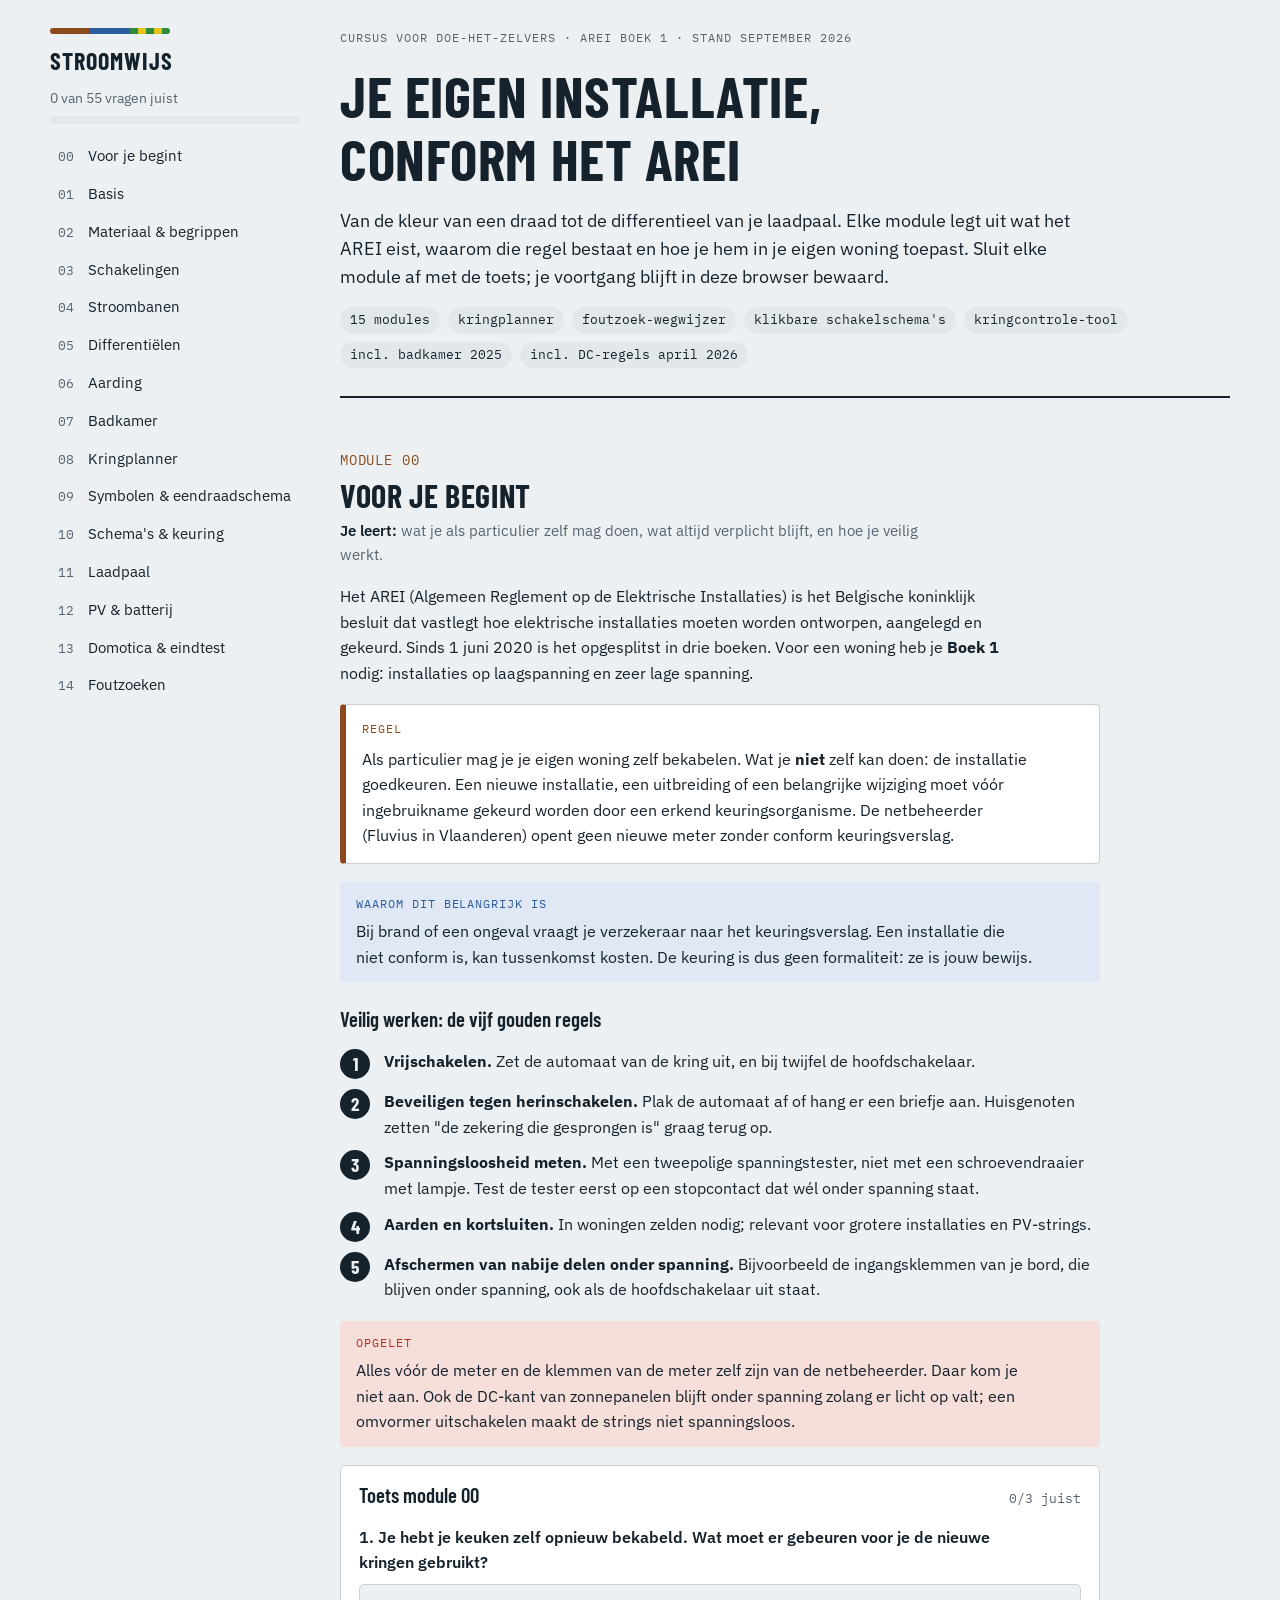
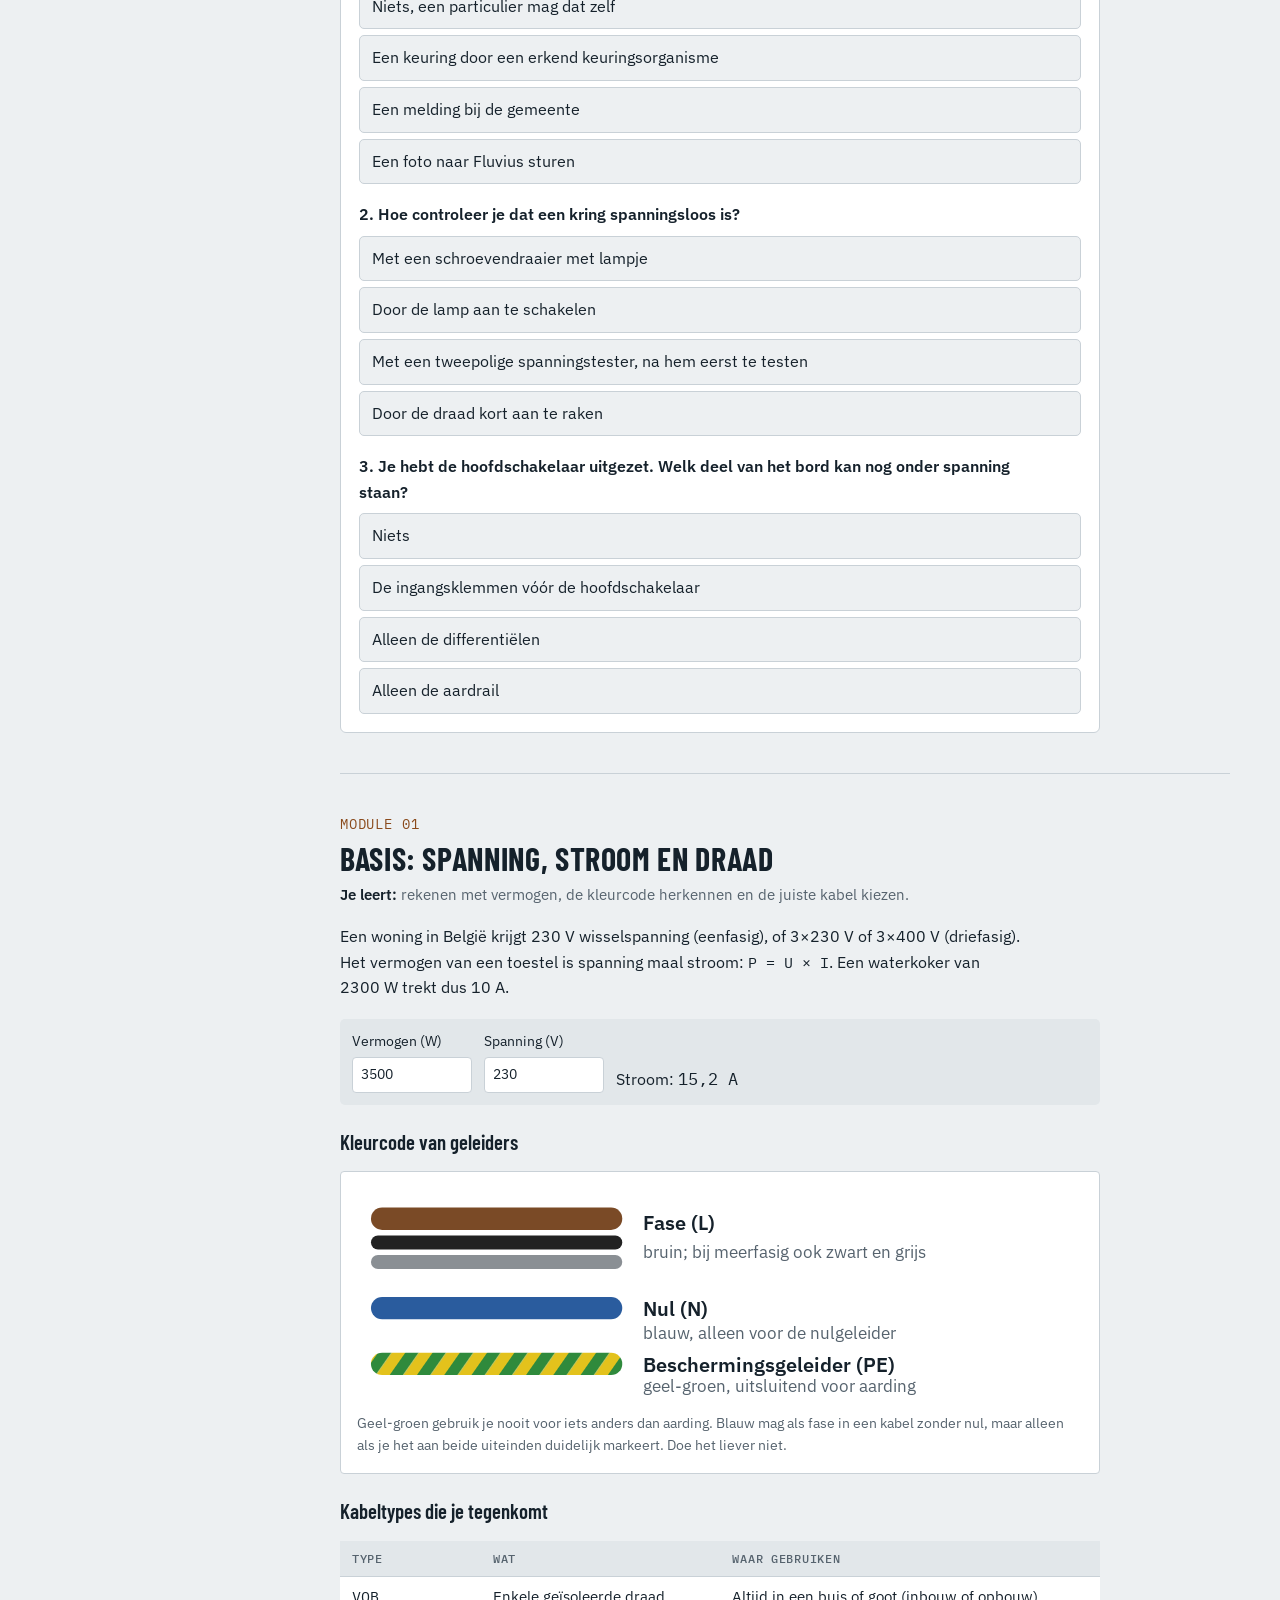
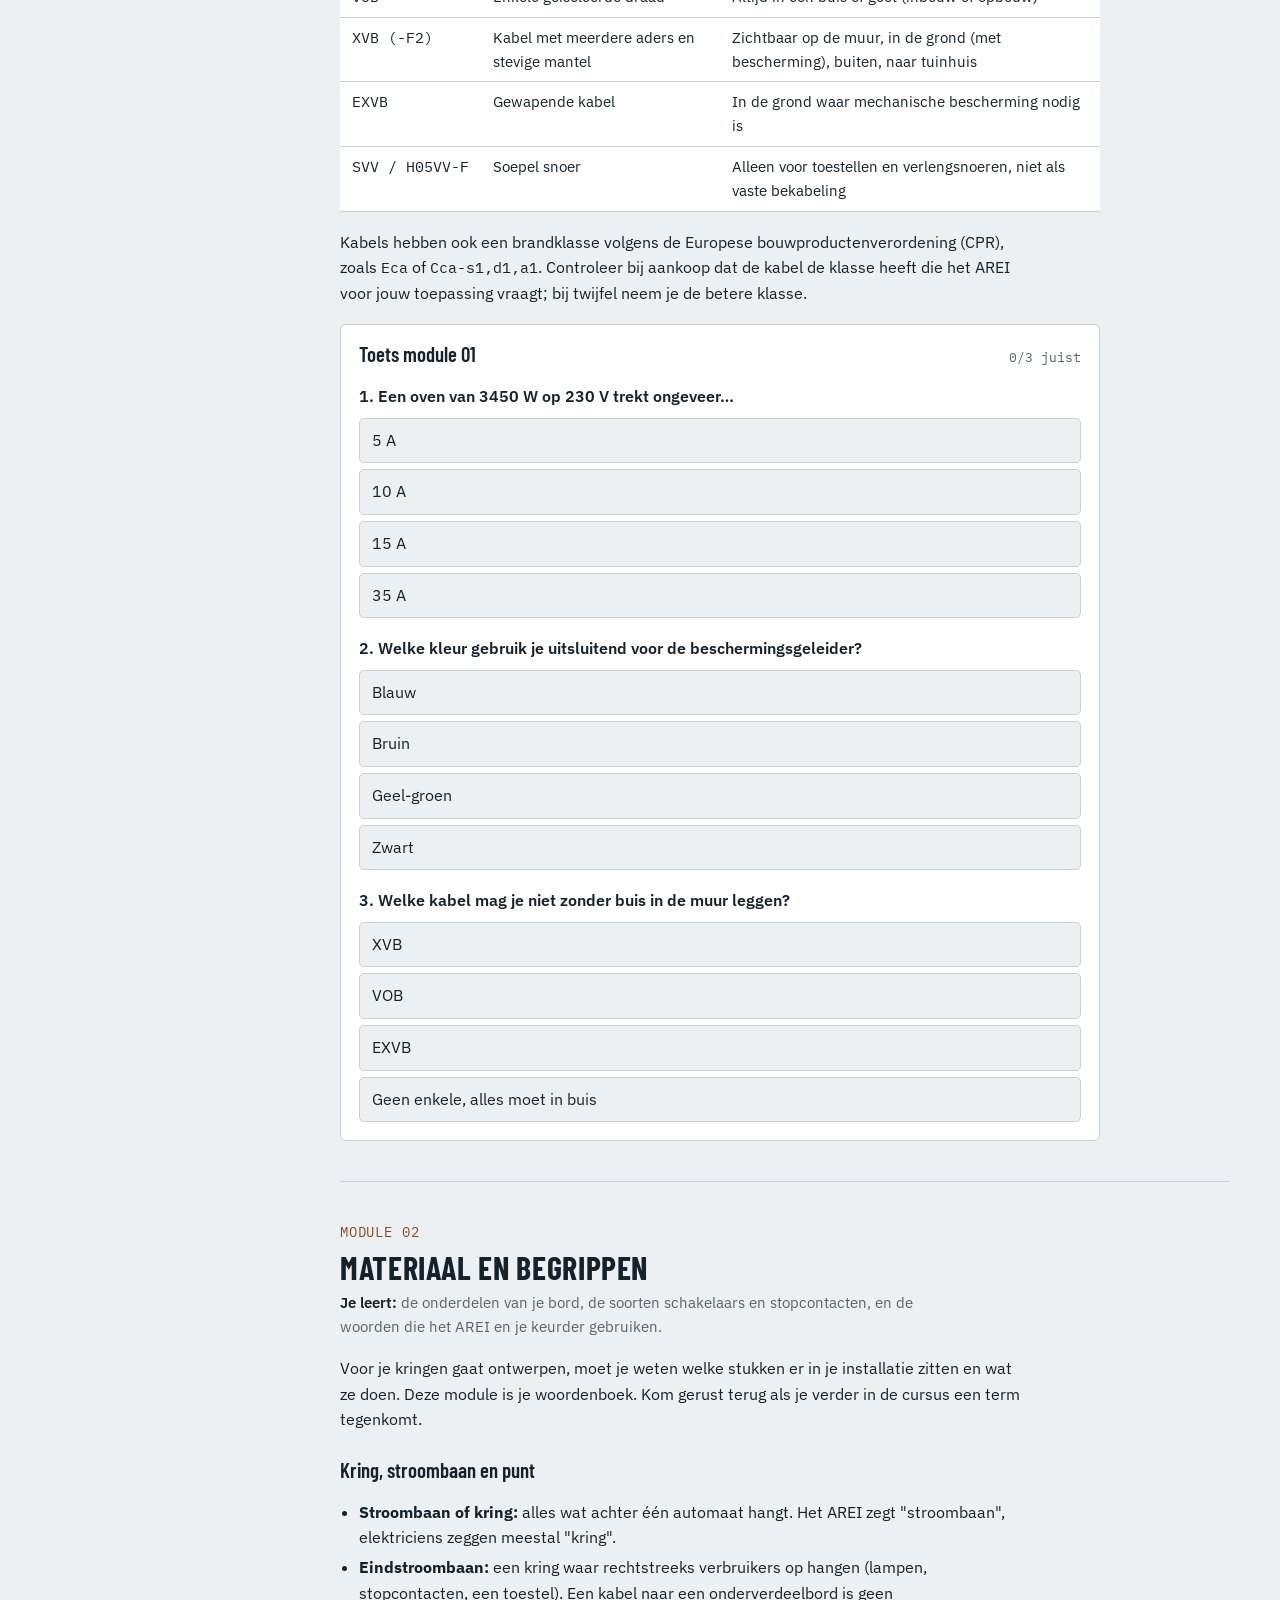
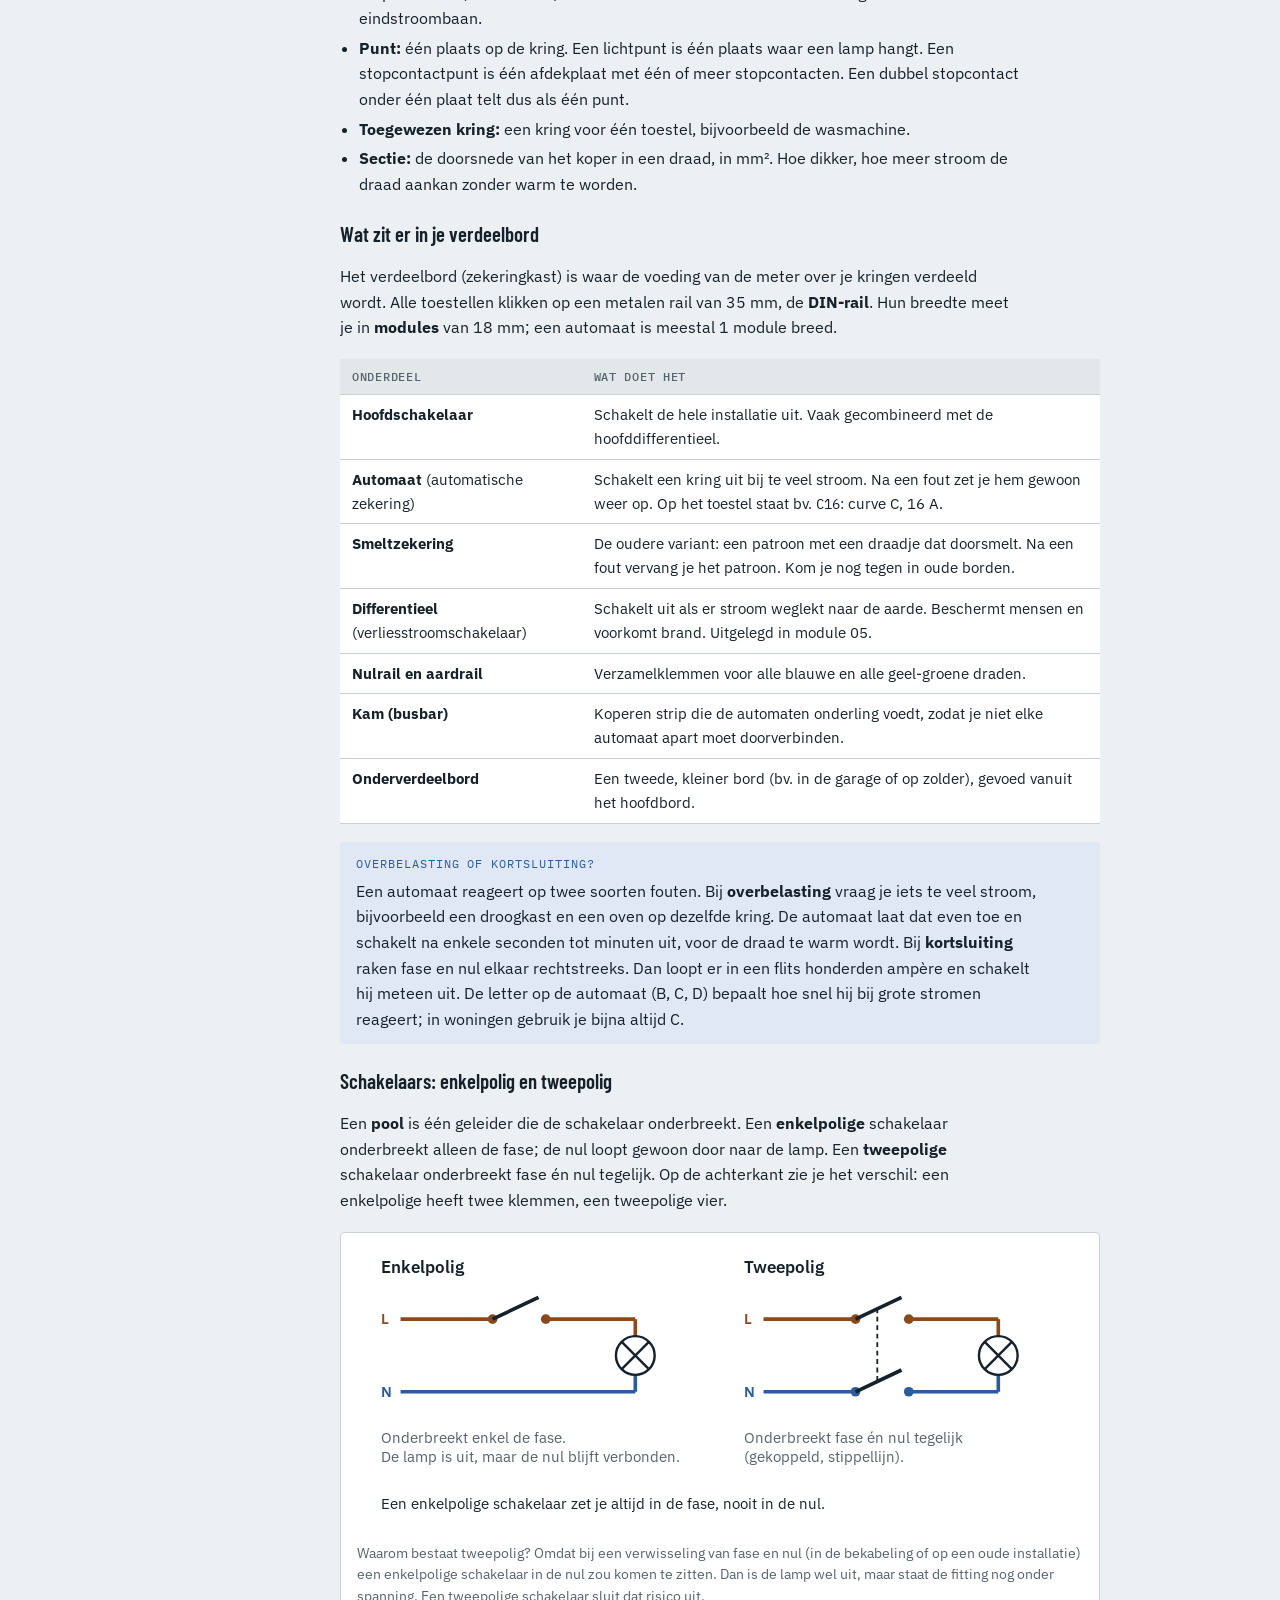
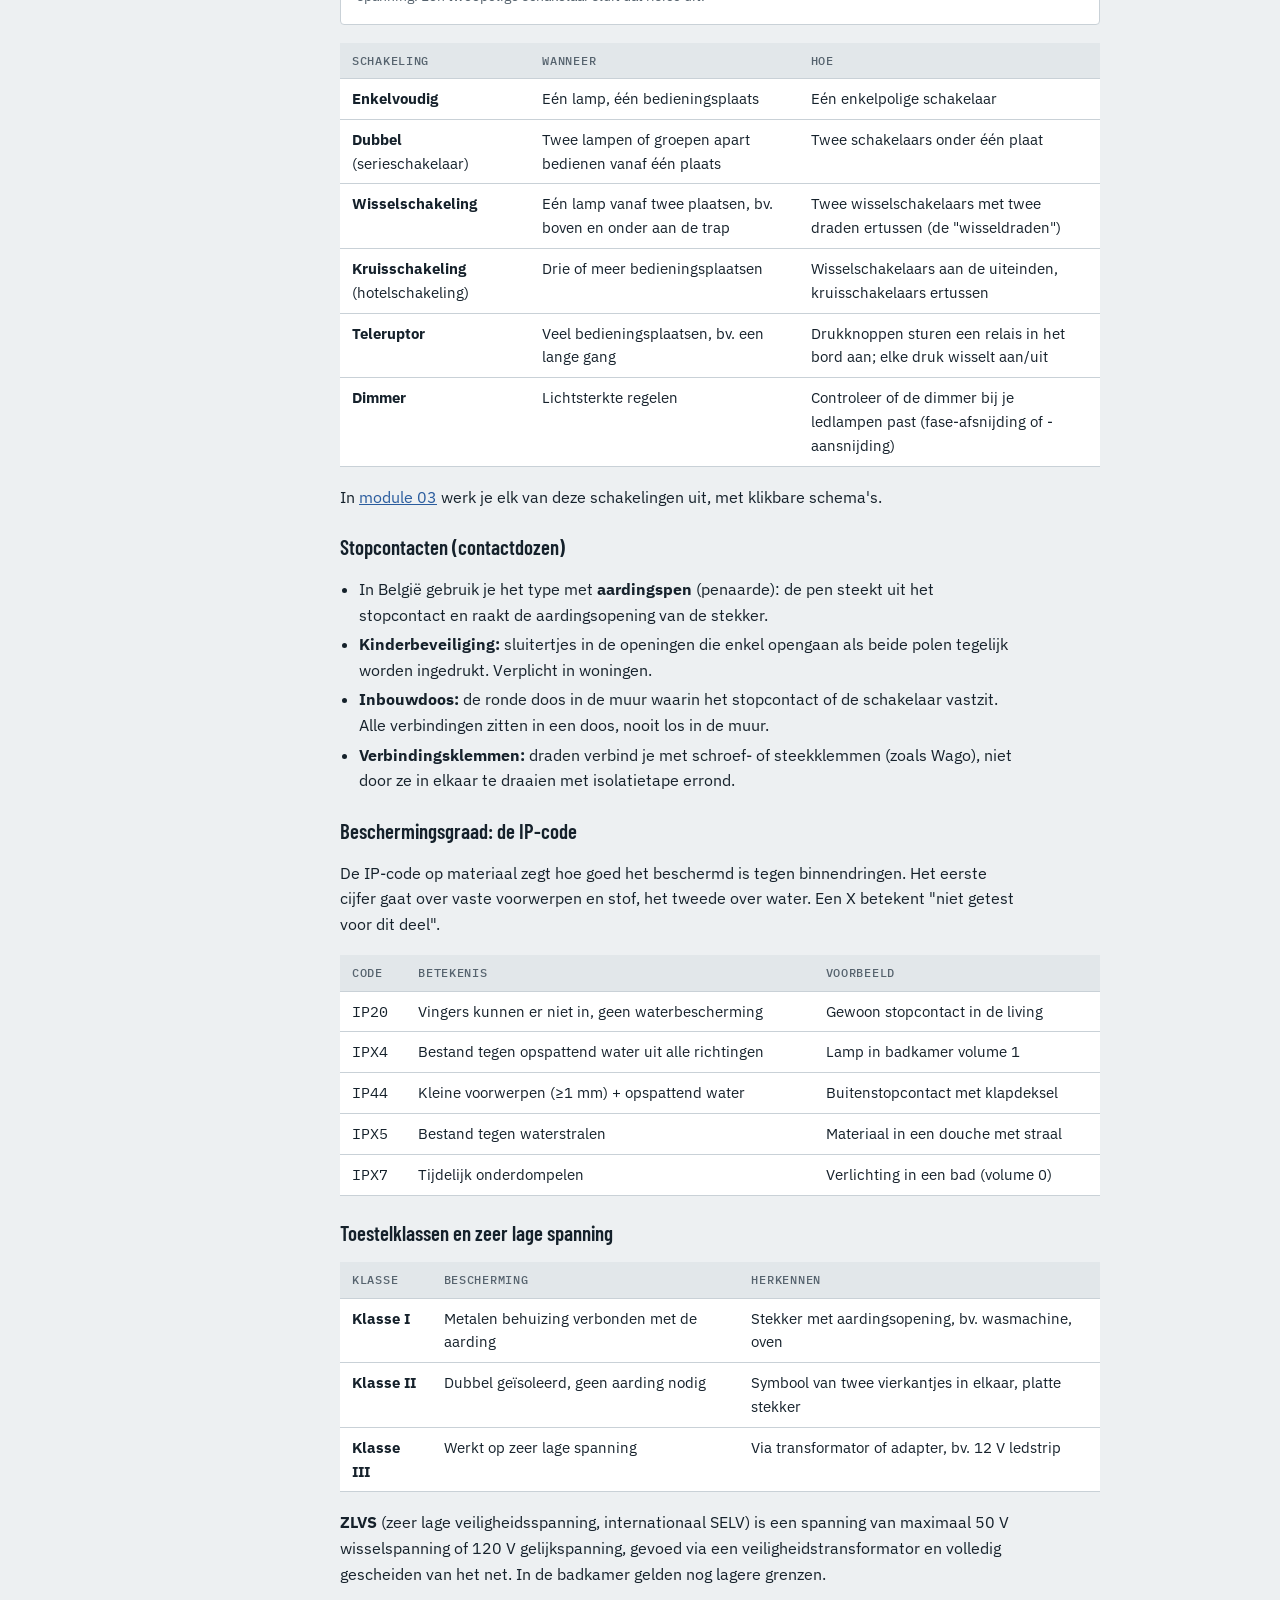
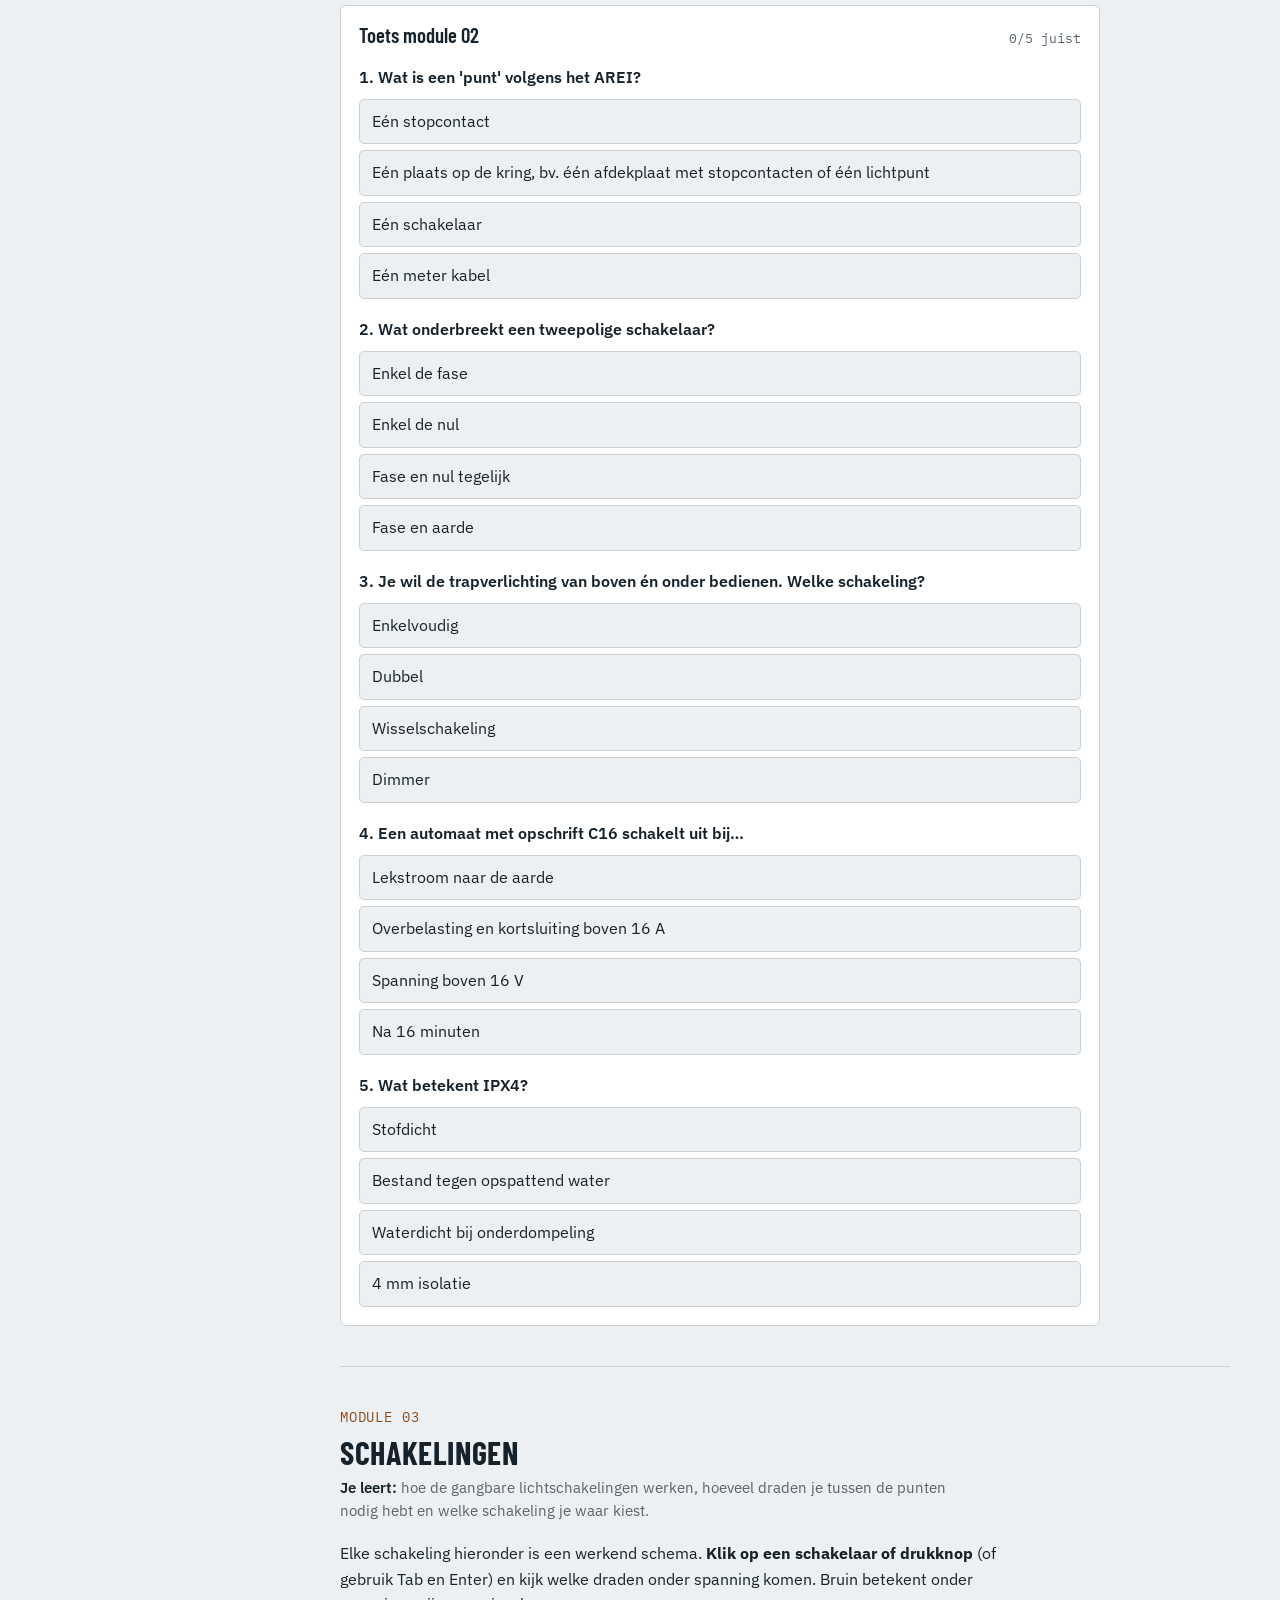
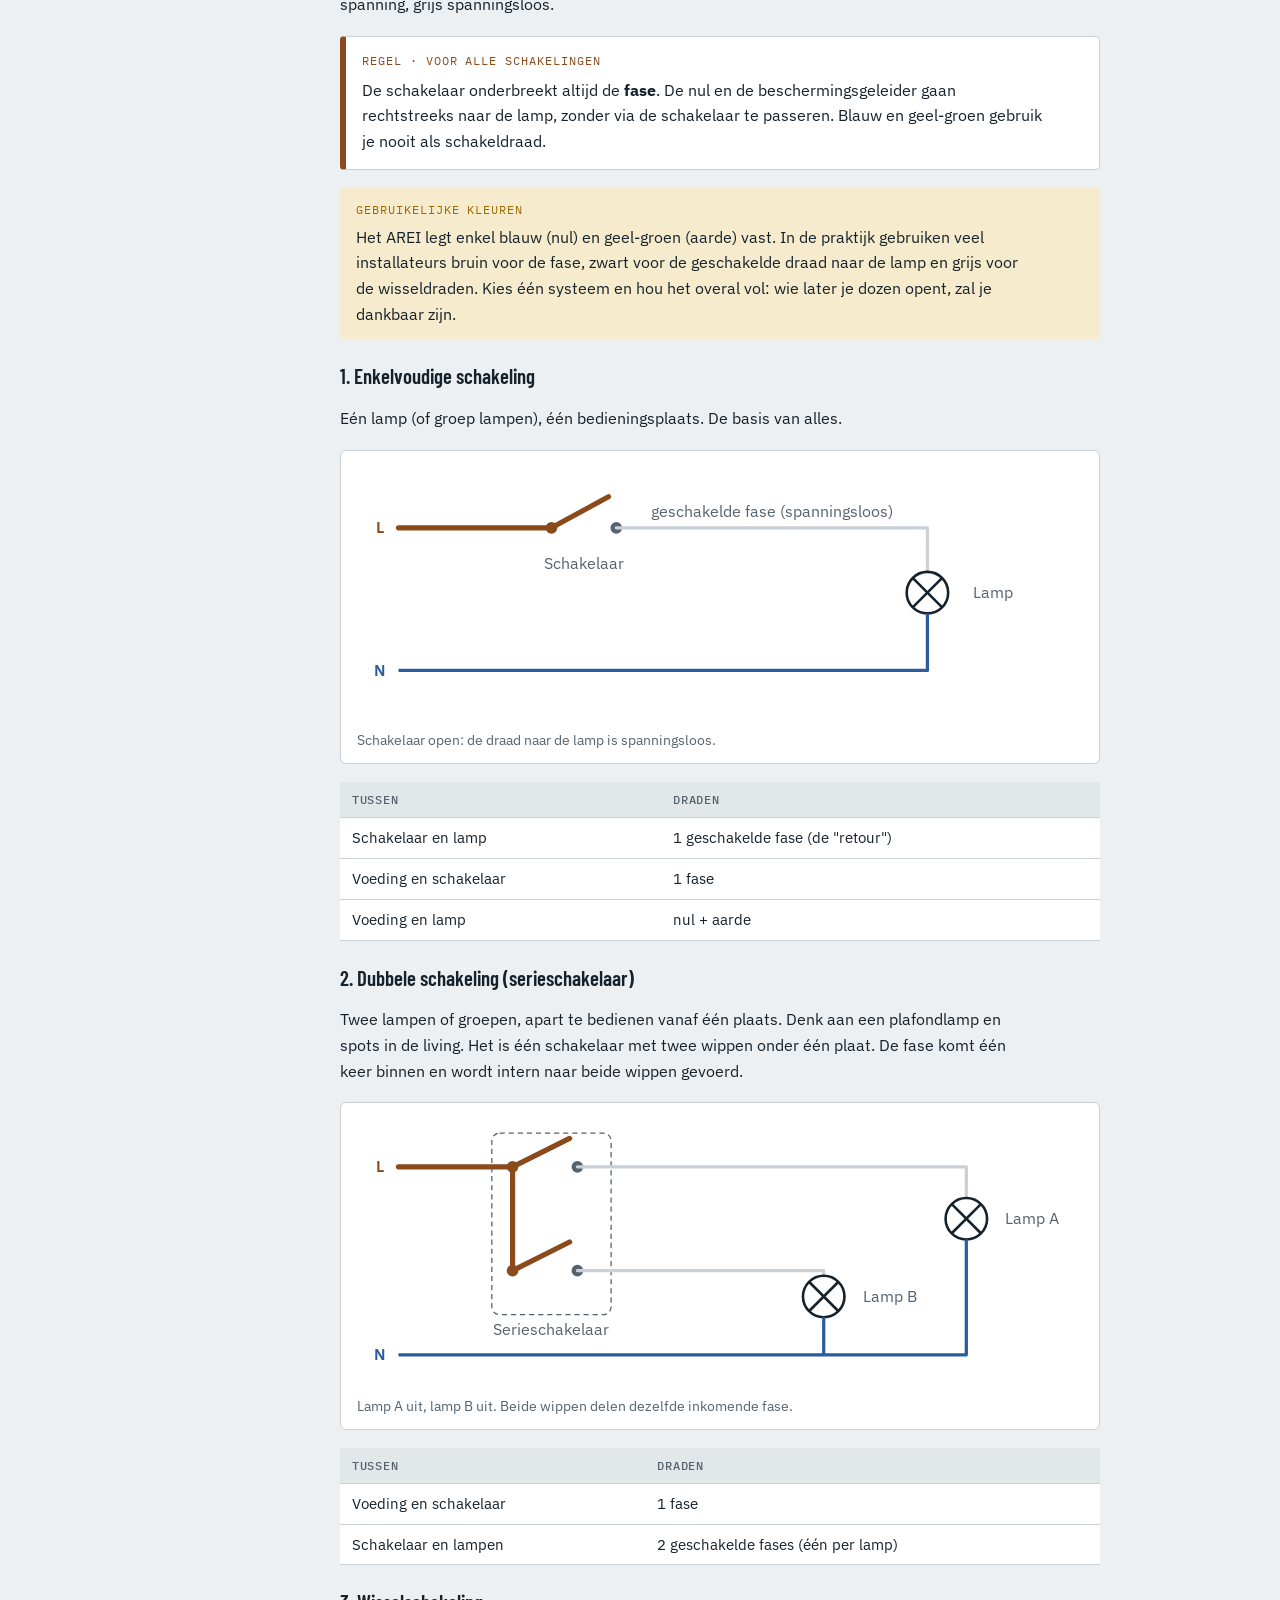
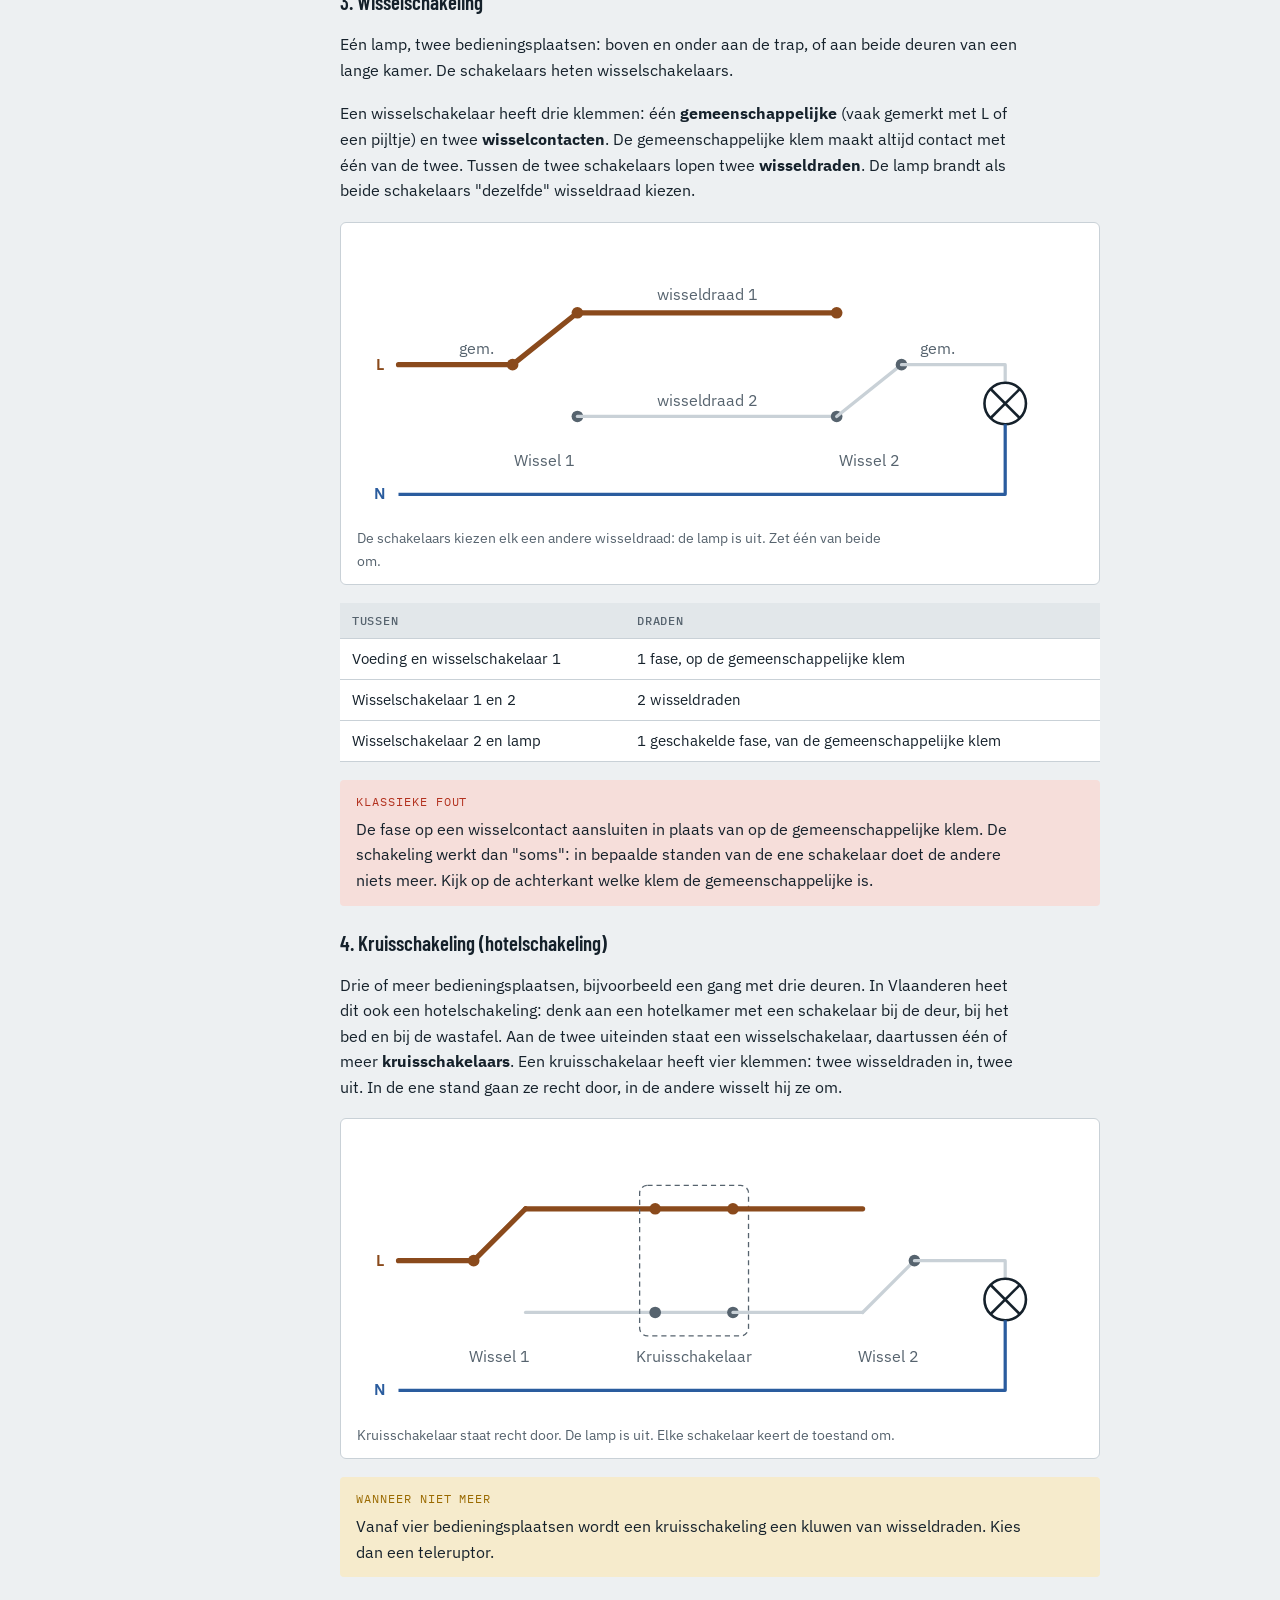
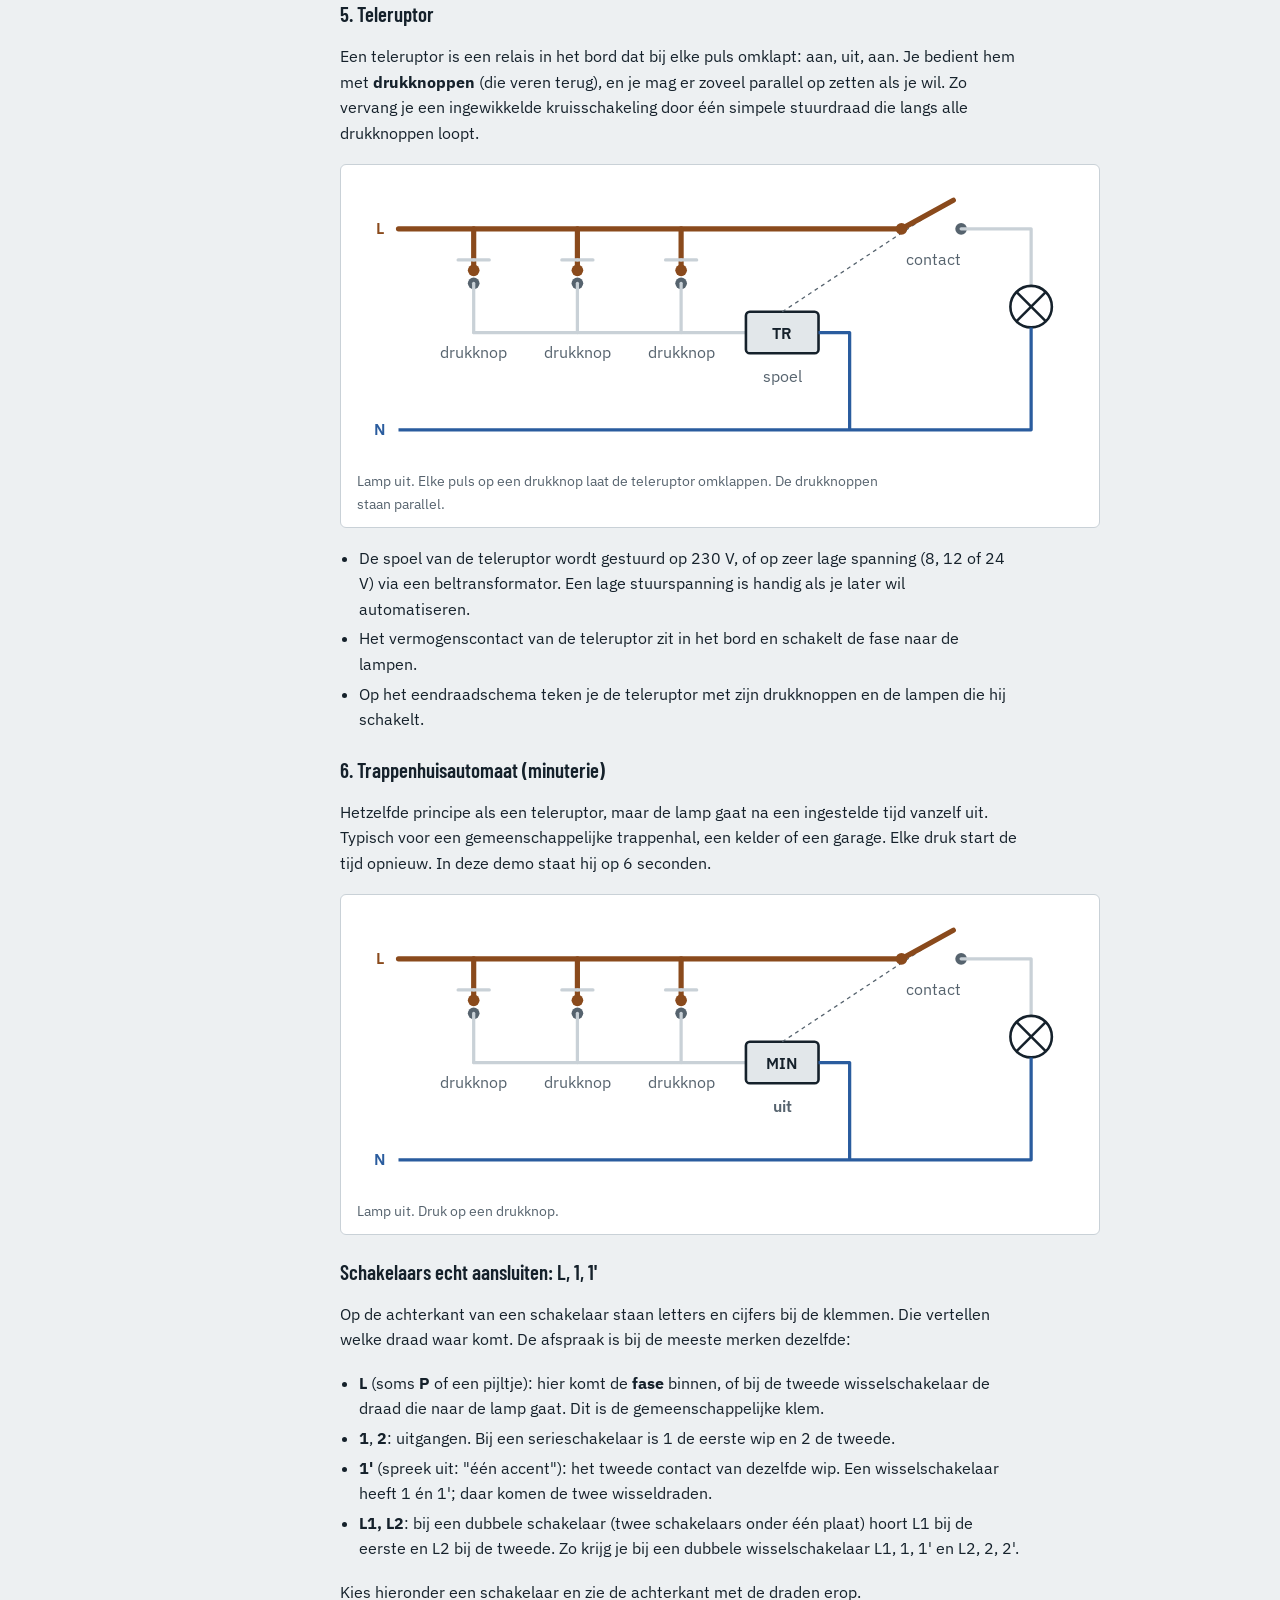
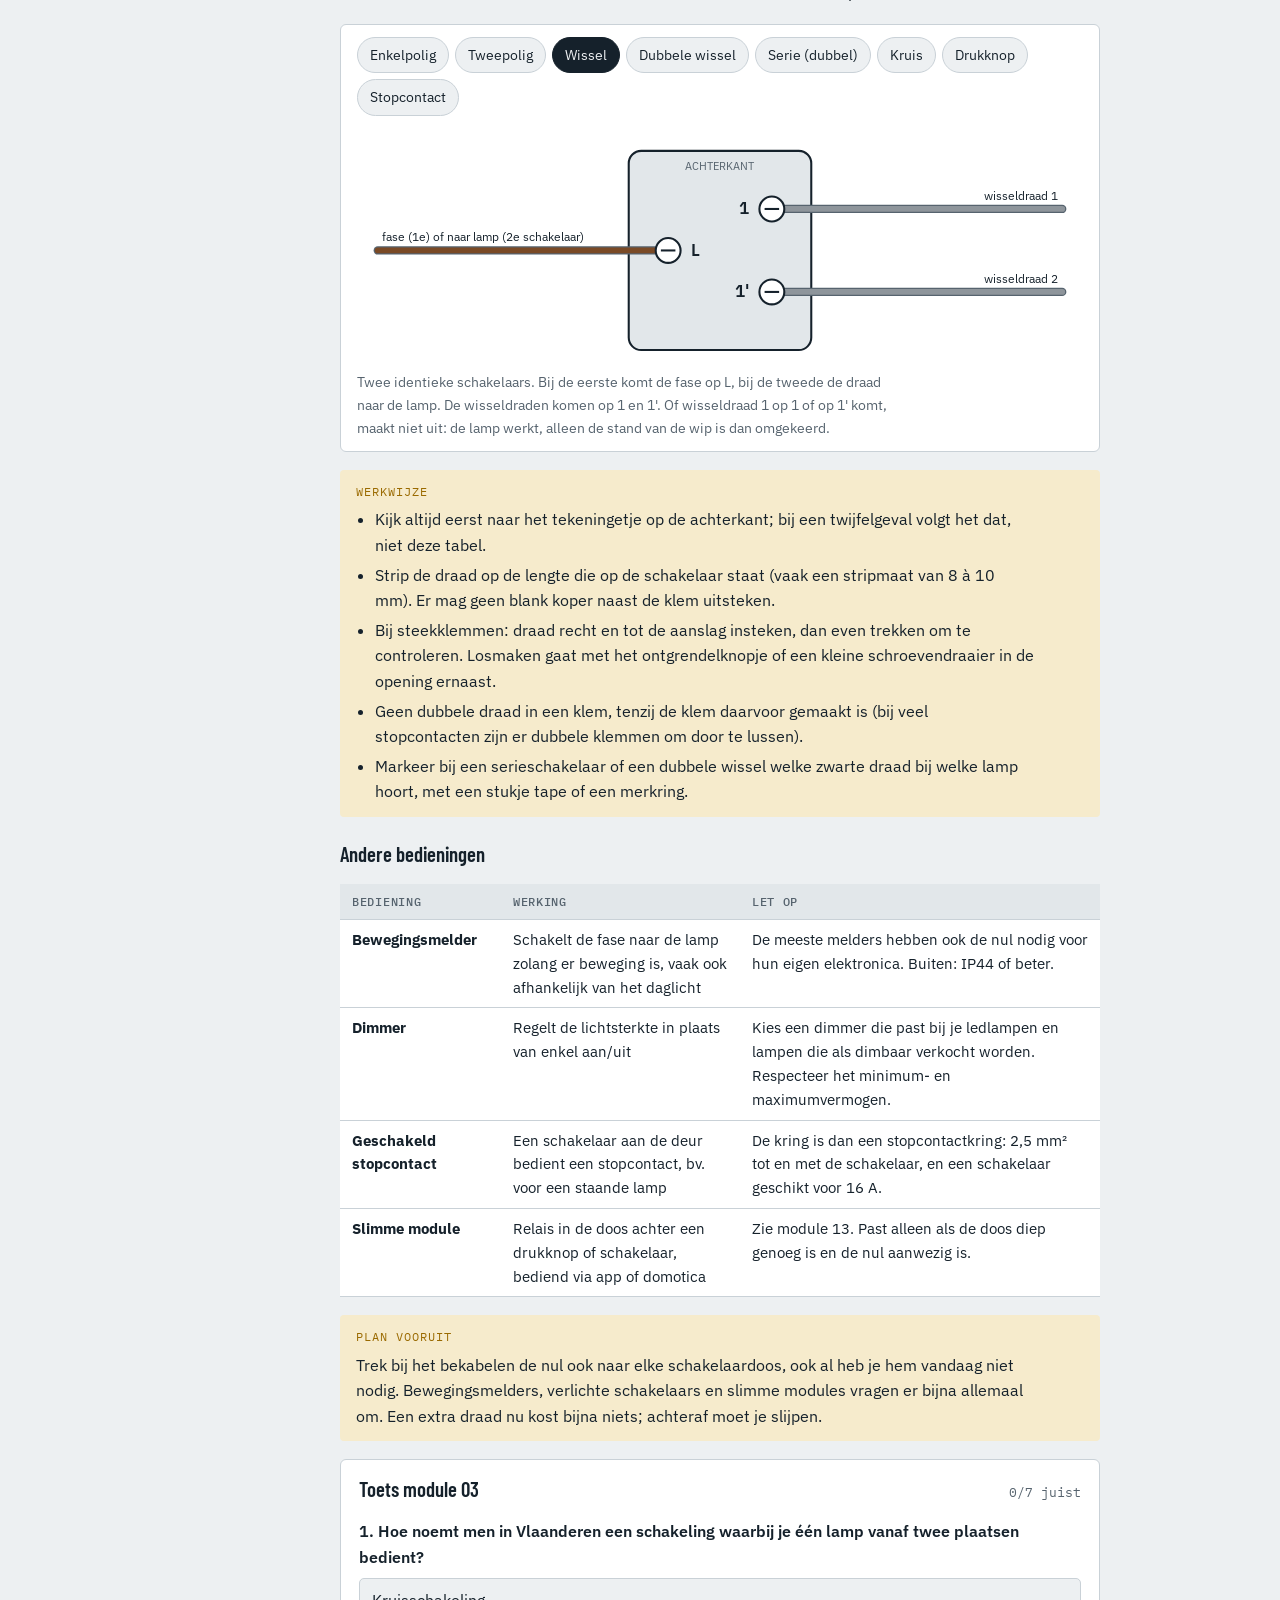
==== commit c046db9b: "Update some mistakes" ====
--- a/index.html
+++ b/index.html
@@ -187,8 +187,8 @@
     <tr><th>Schakeling</th><th>Wanneer</th><th>Hoe</th></tr>
     <tr><td><b>Enkelvoudig</b></td><td>Eén lamp, één bedieningsplaats</td><td>Eén enkelpolige schakelaar</td></tr>
     <tr><td><b>Dubbel</b> (serieschakelaar)</td><td>Twee lampen of groepen apart bedienen vanaf één plaats</td><td>Twee schakelaars onder één plaat</td></tr>
-    <tr><td><b>Hotelschakeling</b> (wisselschakeling)</td><td>Eén lamp vanaf twee plaatsen, bv. boven en onder aan de trap</td><td>Twee wisselschakelaars met twee draden ertussen (de "wisseldraden")</td></tr>
-    <tr><td><b>Kruisschakeling</b></td><td>Drie of meer bedieningsplaatsen</td><td>Wisselschakelaars aan de uiteinden, kruisschakelaars ertussen</td></tr>
+    <tr><td><b>Wisselschakeling</b></td><td>Eén lamp vanaf twee plaatsen, bv. boven en onder aan de trap</td><td>Twee wisselschakelaars met twee draden ertussen (de "wisseldraden")</td></tr>
+    <tr><td><b>Kruisschakeling</b> (hotelschakeling)</td><td>Drie of meer bedieningsplaatsen</td><td>Wisselschakelaars aan de uiteinden, kruisschakelaars ertussen</td></tr>
     <tr><td><b>Teleruptor</b></td><td>Veel bedieningsplaatsen, bv. een lange gang</td><td>Drukknoppen sturen een relais in het bord aan; elke druk wisselt aan/uit</td></tr>
     <tr><td><b>Dimmer</b></td><td>Lichtsterkte regelen</td><td>Controleer of de dimmer bij je ledlampen past (fase-afsnijding of -aansnijding)</td></tr>
   </table></div>
@@ -256,8 +256,8 @@
     <tr><td>Schakelaar en lampen</td><td>2 geschakelde fases (één per lamp)</td></tr>
   </table></div>
 
-  <h3>3. Hotelschakeling (wisselschakeling)</h3>
-  <p>Eén lamp, twee bedieningsplaatsen: boven en onder aan de trap, of aan beide deuren van een lange kamer. In Vlaanderen heet dat een hotelschakeling, de schakelaars heten wisselschakelaars of hotelschakelaars.</p>
+  <h3>3. Wisselschakeling</h3>
+  <p>Eén lamp, twee bedieningsplaatsen: boven en onder aan de trap, of aan beide deuren van een lange kamer. De schakelaars heten wisselschakelaars.</p>
   <p>Een wisselschakelaar heeft drie klemmen: één <b>gemeenschappelijke</b> (vaak gemerkt met L of een pijltje) en twee <b>wisselcontacten</b>. De gemeenschappelijke klem maakt altijd contact met één van de twee. Tussen de twee schakelaars lopen twee <b>wisseldraden</b>. De lamp brandt als beide schakelaars "dezelfde" wisseldraad kiezen.</p>
   <div class="sim" data-sim="hotel"></div>
   <div class="tbl"><table>
@@ -270,8 +270,8 @@
     <p>De fase op een wisselcontact aansluiten in plaats van op de gemeenschappelijke klem. De schakeling werkt dan "soms": in bepaalde standen van de ene schakelaar doet de andere niets meer. Kijk op de achterkant welke klem de gemeenschappelijke is.</p>
   </div>
 
-  <h3>4. Kruisschakeling</h3>
-  <p>Drie of meer bedieningsplaatsen, bijvoorbeeld een gang met drie deuren. Aan de twee uiteinden staat een wisselschakelaar, daartussen één of meer <b>kruisschakelaars</b>. Een kruisschakelaar heeft vier klemmen: twee wisseldraden in, twee uit. In de ene stand gaan ze recht door, in de andere wisselt hij ze om.</p>
+  <h3>4. Kruisschakeling (hotelschakeling)</h3>
+  <p>Drie of meer bedieningsplaatsen, bijvoorbeeld een gang met drie deuren. In Vlaanderen heet dit ook een hotelschakeling: denk aan een hotelkamer met een schakelaar bij de deur, bij het bed en bij de wastafel. Aan de twee uiteinden staat een wisselschakelaar, daartussen één of meer <b>kruisschakelaars</b>. Een kruisschakelaar heeft vier klemmen: twee wisseldraden in, twee uit. In de ene stand gaan ze recht door, in de andere wisselt hij ze om.</p>
   <div class="sim" data-sim="kruis"></div>
   <div class="tip"><span class="tag">Wanneer niet meer</span>
     <p>Vanaf vier bedieningsplaatsen wordt een kruisschakeling een kluwen van wisseldraden. Kies dan een teleruptor.</p>
@@ -528,6 +528,13 @@
     </div>
     <fieldset class="pl-dev"><legend>Toestellen met een eigen kring</legend><div id="plDev"></div></fieldset>
     <div id="plOut" aria-live="polite"></div>
+    <h3>Eendraadschema (voorstel)</h3>
+    <p>Automatisch getekend uit je plan hierboven, met de symbolen uit <a href="#m9">module 09</a>. De kringletters, automaten en secties zijn een eerste voorstel; de <b>volgorde van de punten op elke kring</b> bepaal je pas als je weet hoe de kabel door het huis loopt.</p>
+    <figure><svg id="plSchema" role="img" aria-label="Automatisch gegenereerd eendraadschema van het plan"></svg></figure>
+    <div class="plactions">
+      <button type="button" class="addbtn" id="plExport">Plan exporteren (JSON)</button>
+      <span id="plSaved" class="plsaved" aria-live="polite"></span>
+    </div>
   </div>
   <div class="why"><span class="tag">Hoe de planner rekent</span>
     <ul class="tight">
@@ -540,7 +547,7 @@
     </ul>
   </div>
   <div class="tip"><span class="tag">Het is een voorstel</span>
-    <p>Gebruik de uitkomst als startpunt voor je eendraadschema en als gespreksbasis met je installateur of keurder. Lange kabels, driefasige toestellen of speciale eisen van een fabrikant kunnen een andere sectie of beveiliging vragen.</p>
+    <p>Gebruik de uitkomst, met het schema hierboven, als startpunt voor je eendraadschema en als gespreksbasis met je installateur of keurder. Lange kabels, driefasige toestellen of speciale eisen van een fabrikant kunnen een andere sectie of beveiliging vragen. Het schema toont nog niet de volgorde van de punten op elke kring, en het situatieplan (waar elk punt in huis staat) teken je er apart bij.</p>
   </div>
   <div class="quiz"></div>
 </section>
--- a/assets/css/style.css
+++ b/assets/css/style.css
@@ -196,5 +196,8 @@
 .pcard .pts{font-family:var(--mono);font-size:.78rem;color:var(--muted);grid-column:3;grid-row:1}
 .pcard .dsc{grid-column:2}
 .pnotes{margin:12px 0 0;padding-left:1.2em;font-size:.88rem;color:var(--muted);display:flex;flex-direction:column;gap:4px}
+.plactions{display:flex;align-items:center;gap:12px;flex-wrap:wrap}
+.plsaved{font-size:.85rem;color:var(--muted)}
+#plSchema{display:block}
 footer{padding-top:32px;font-size:.88rem;color:var(--muted);display:flex;flex-direction:column;gap:8px}
 @media (prefers-reduced-motion:reduce){*{transition:none!important}}
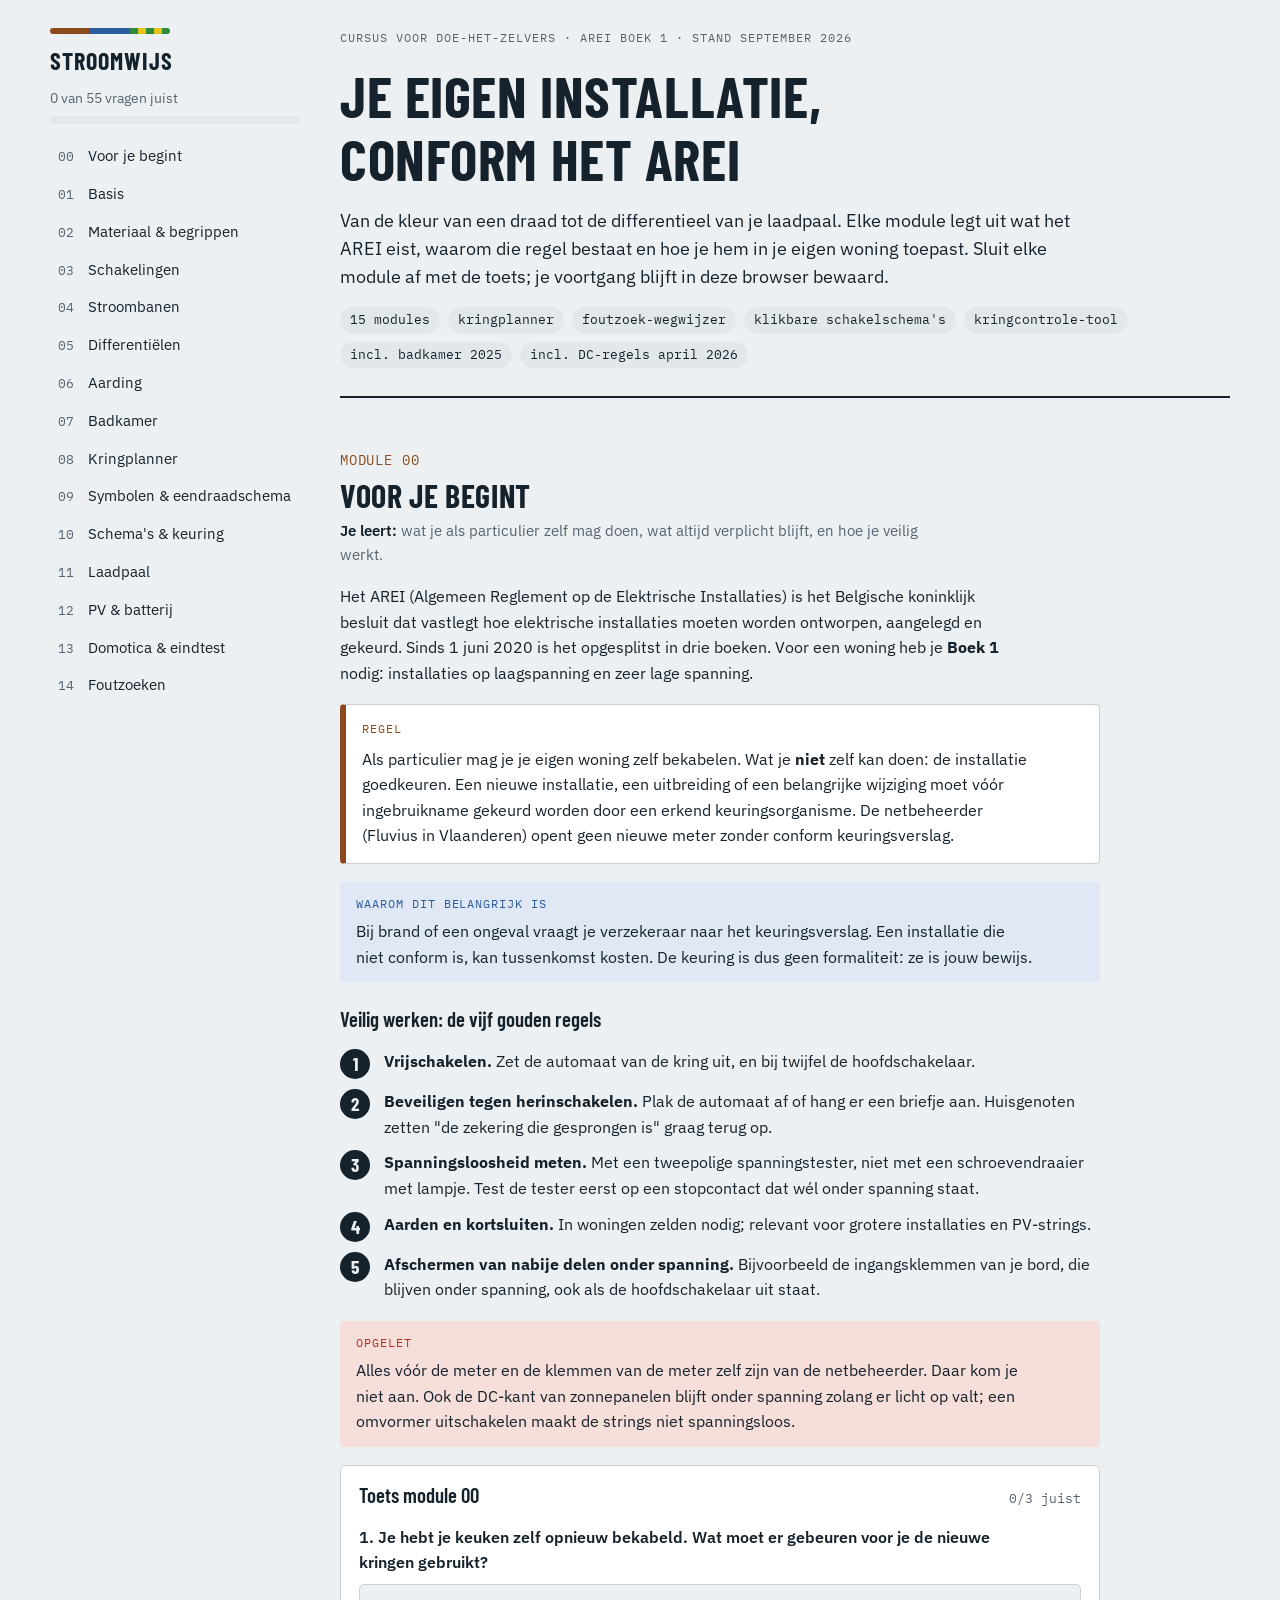
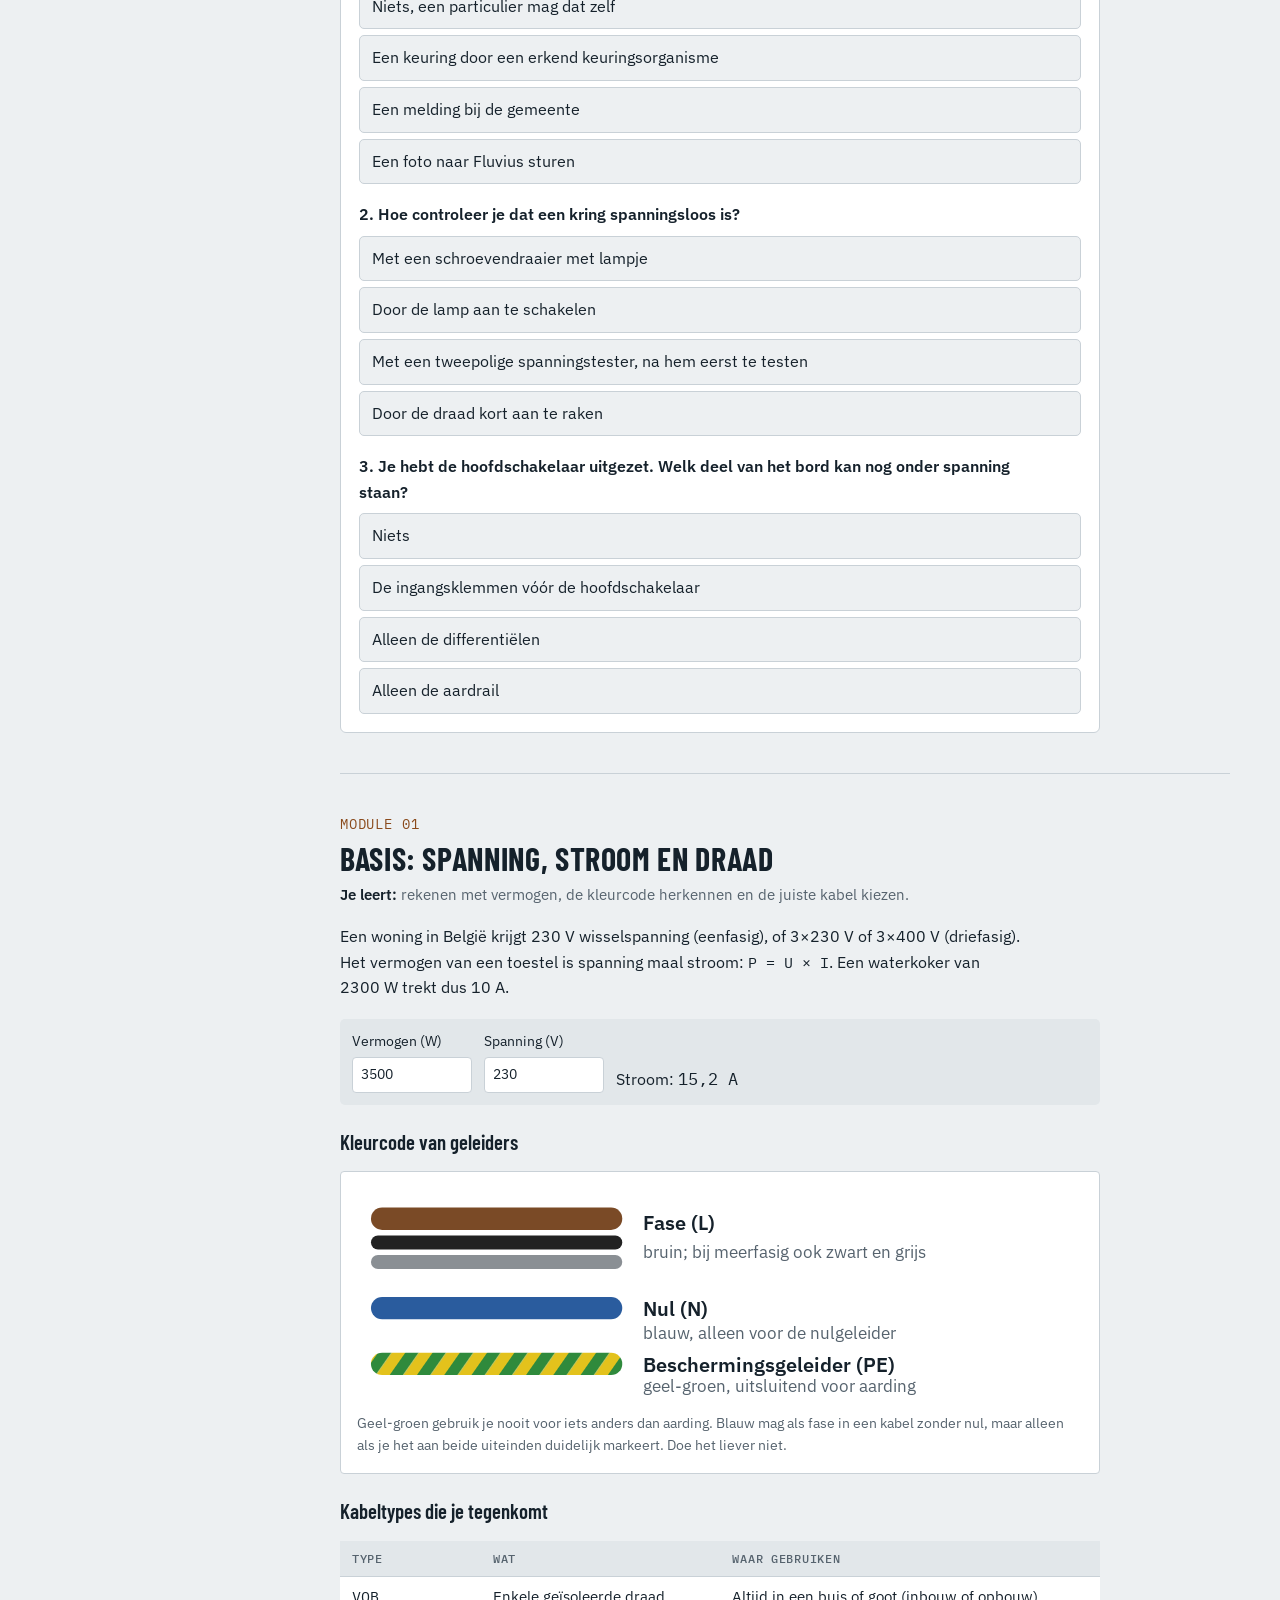
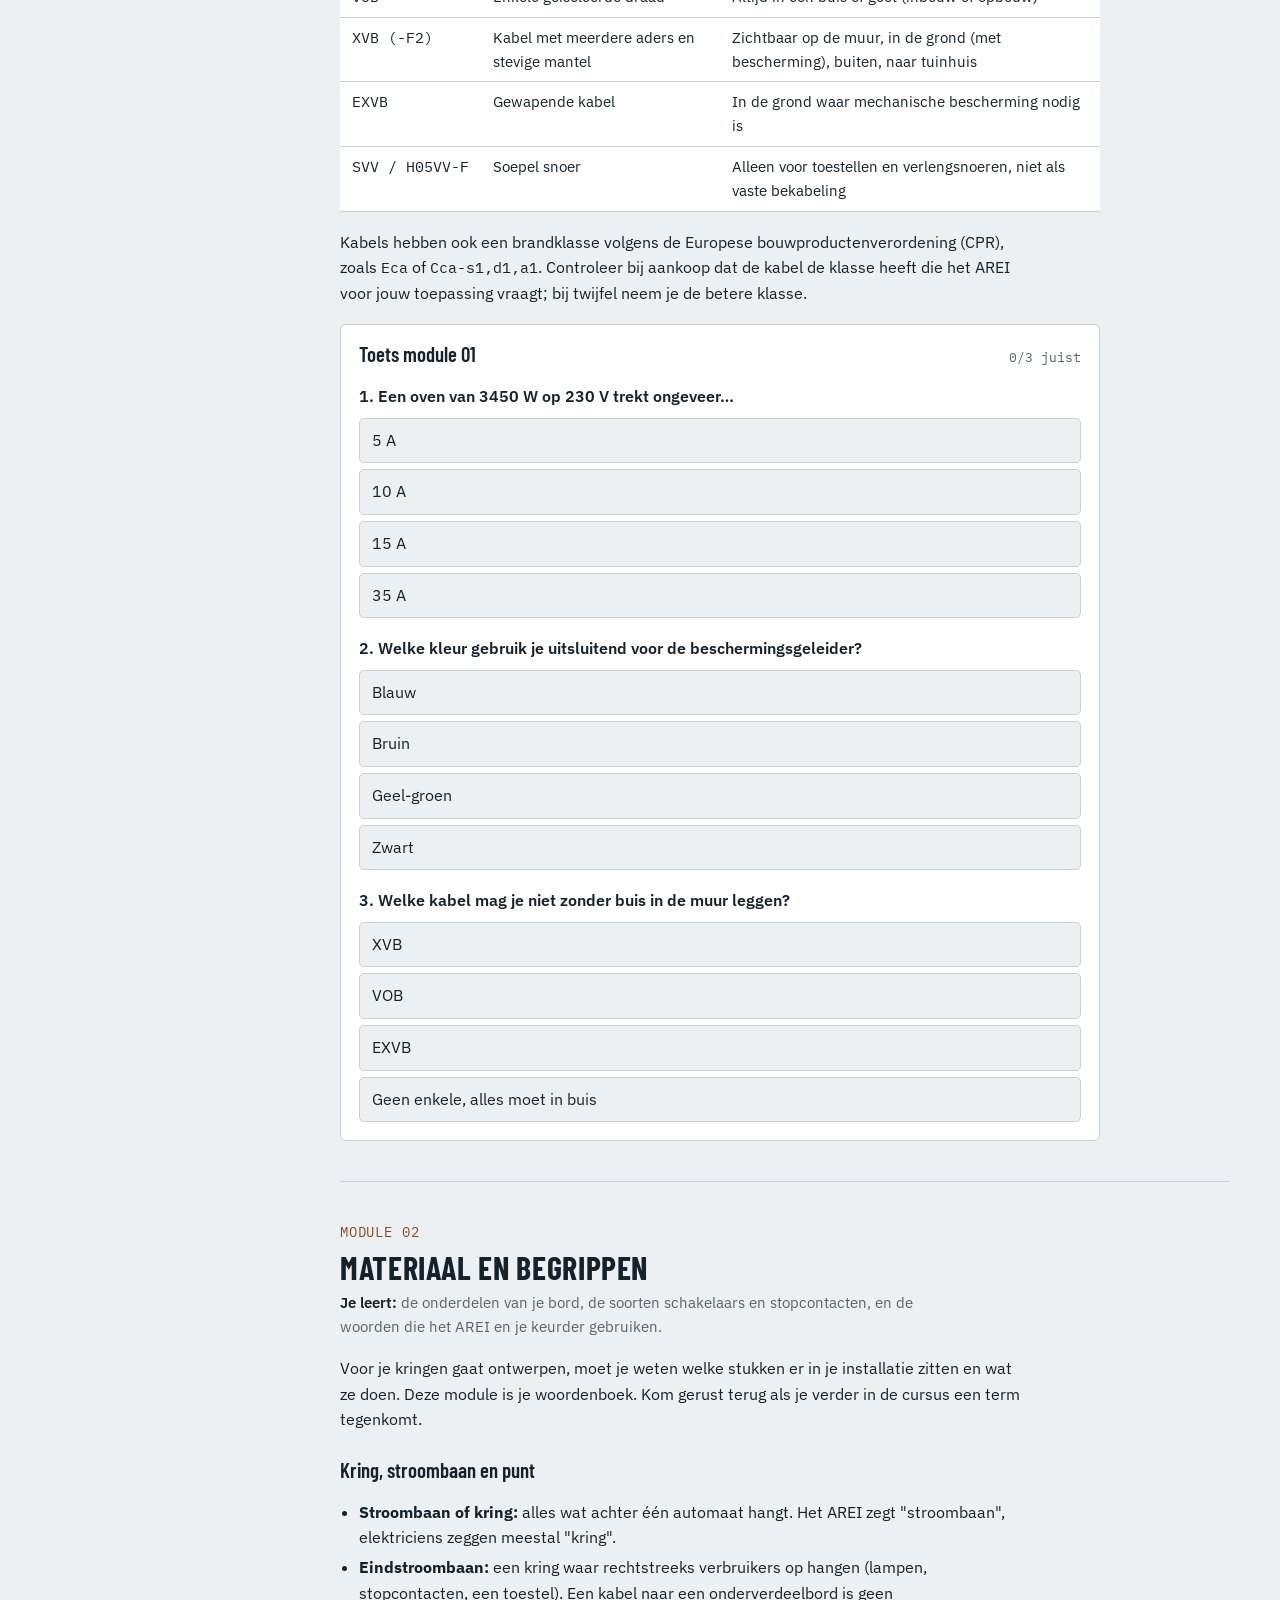
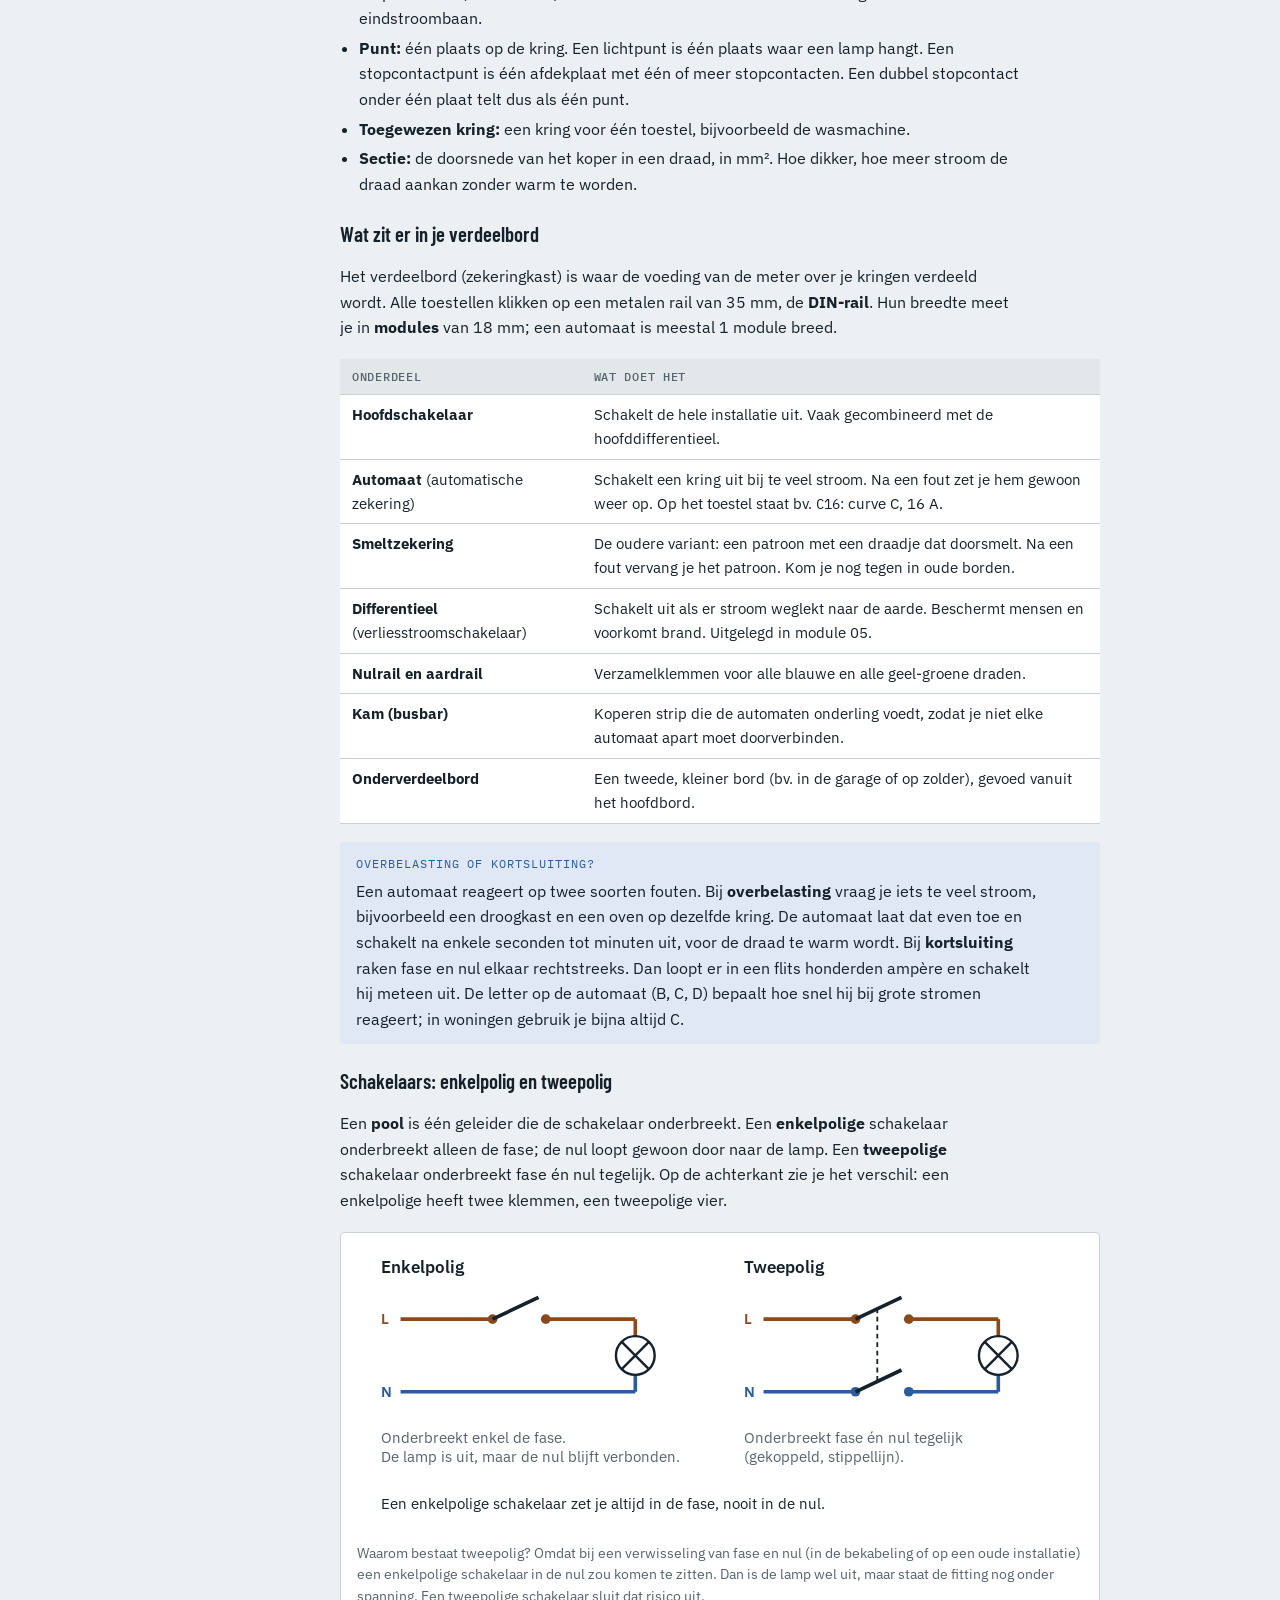
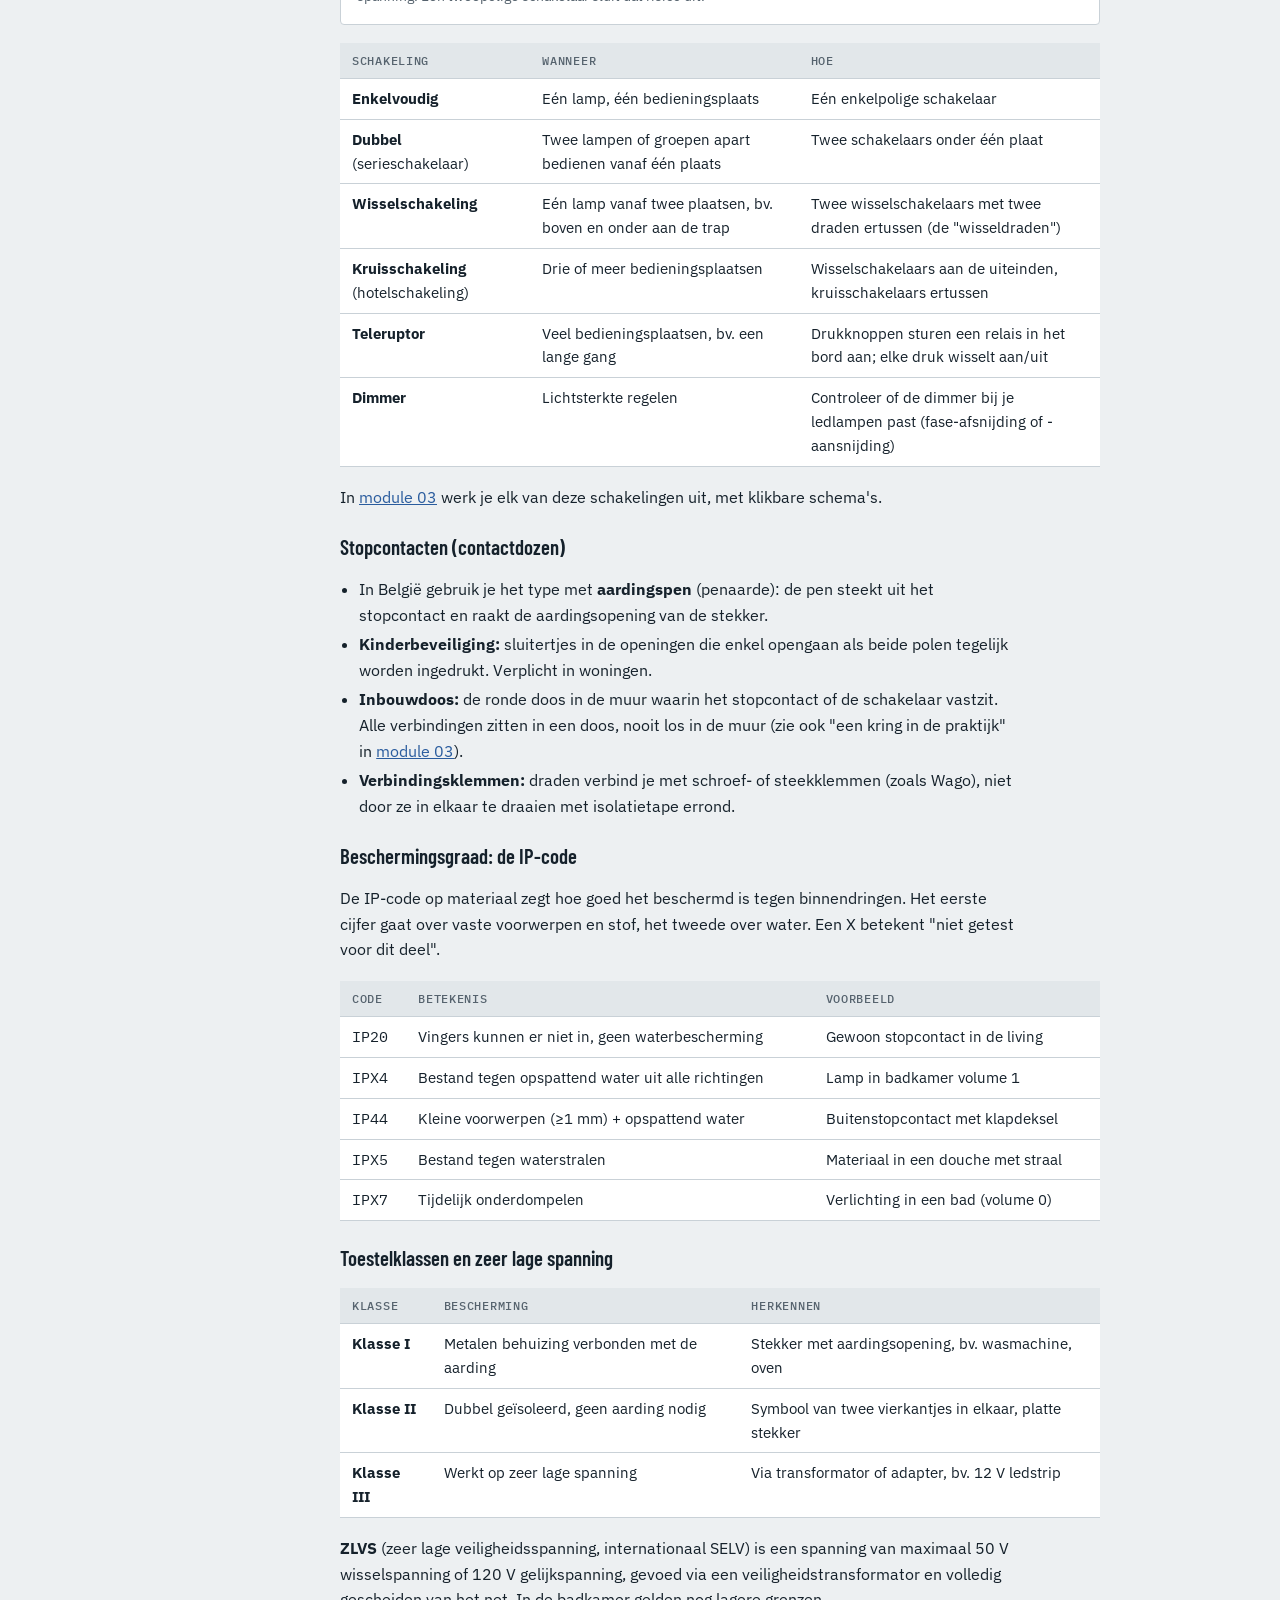
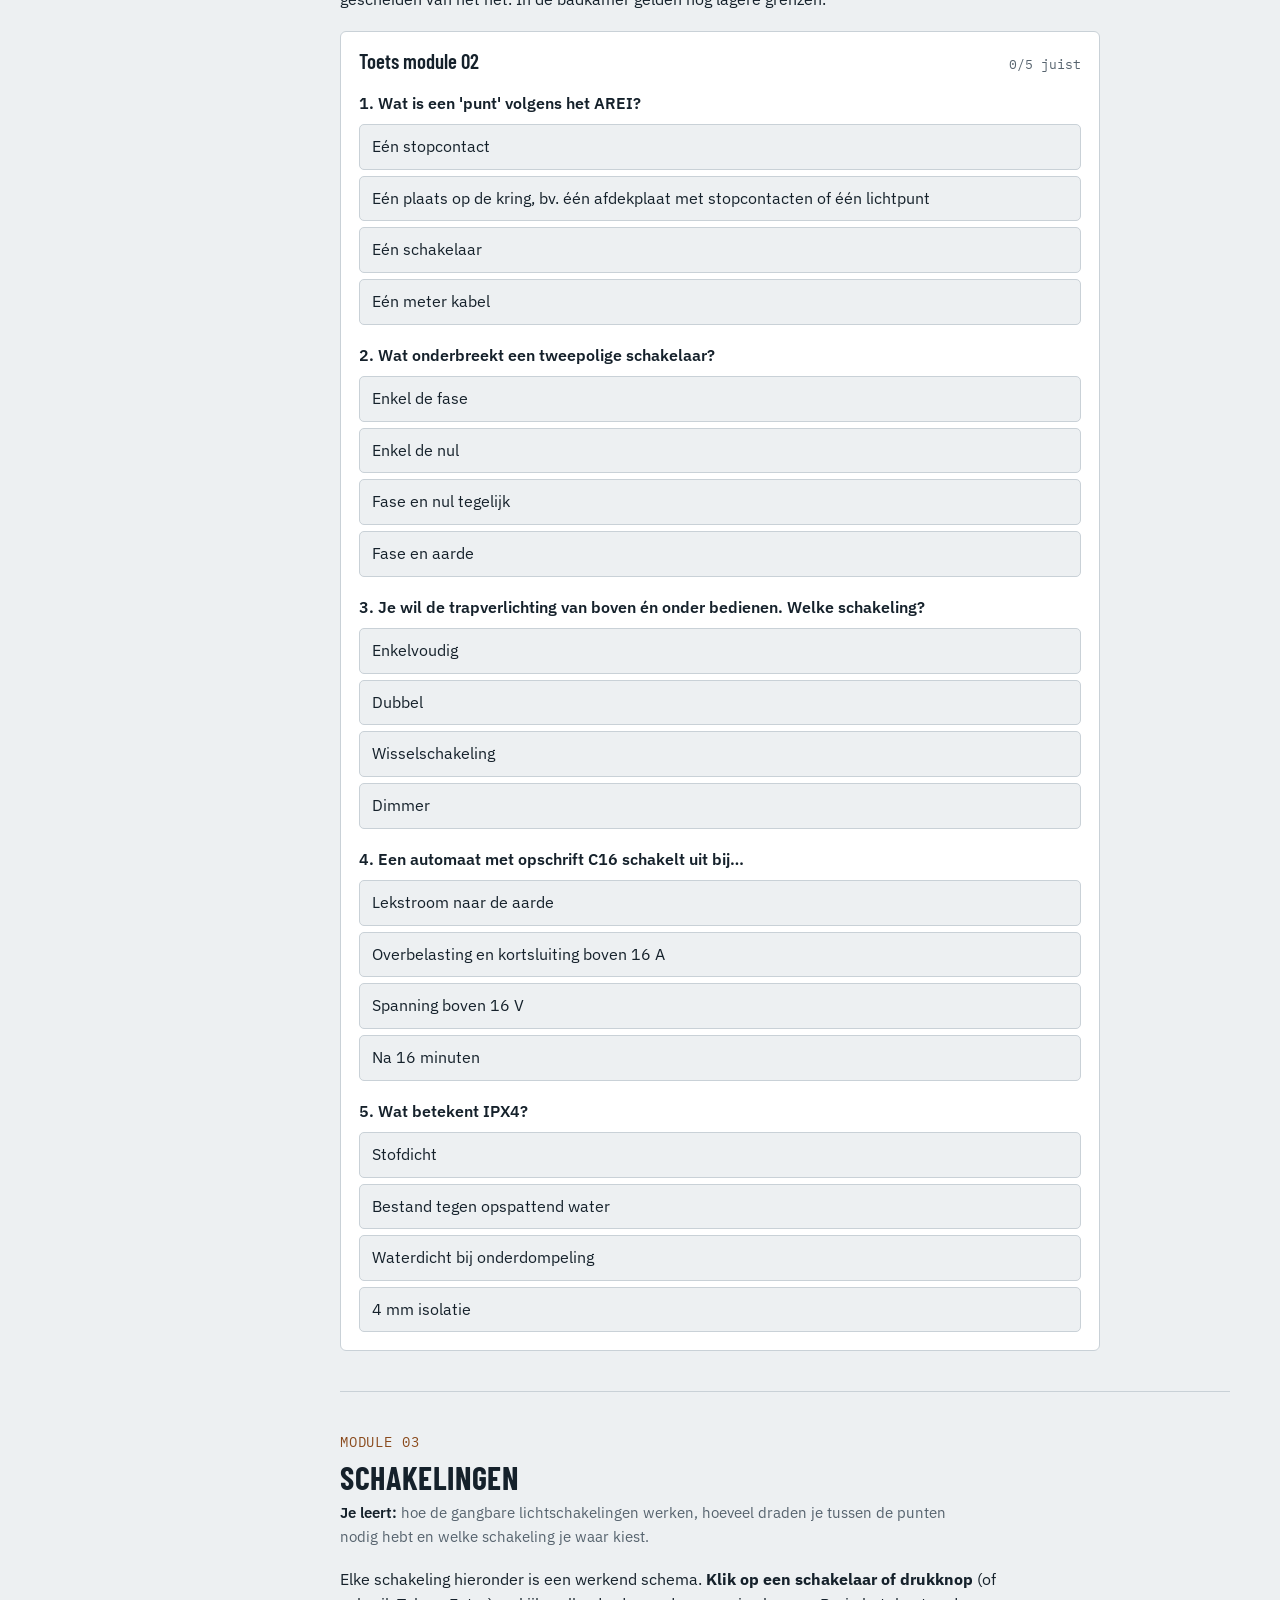
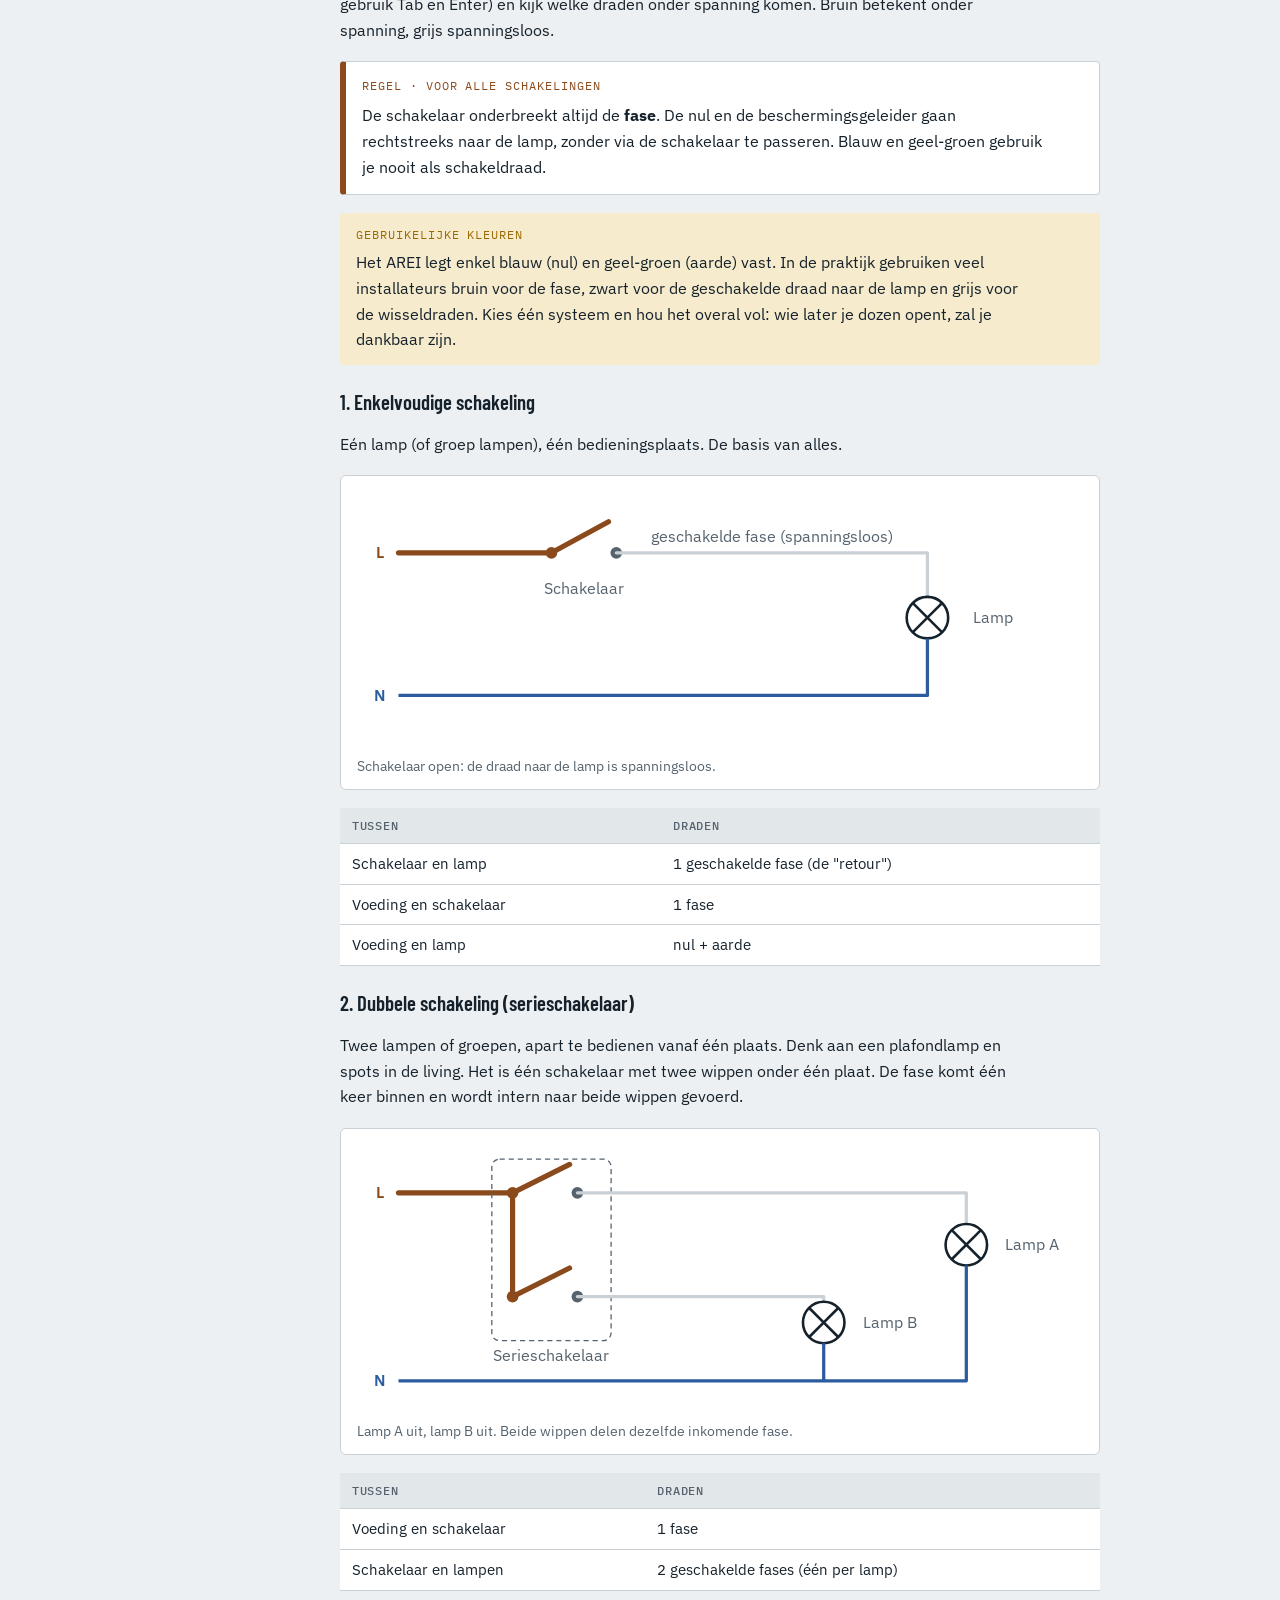
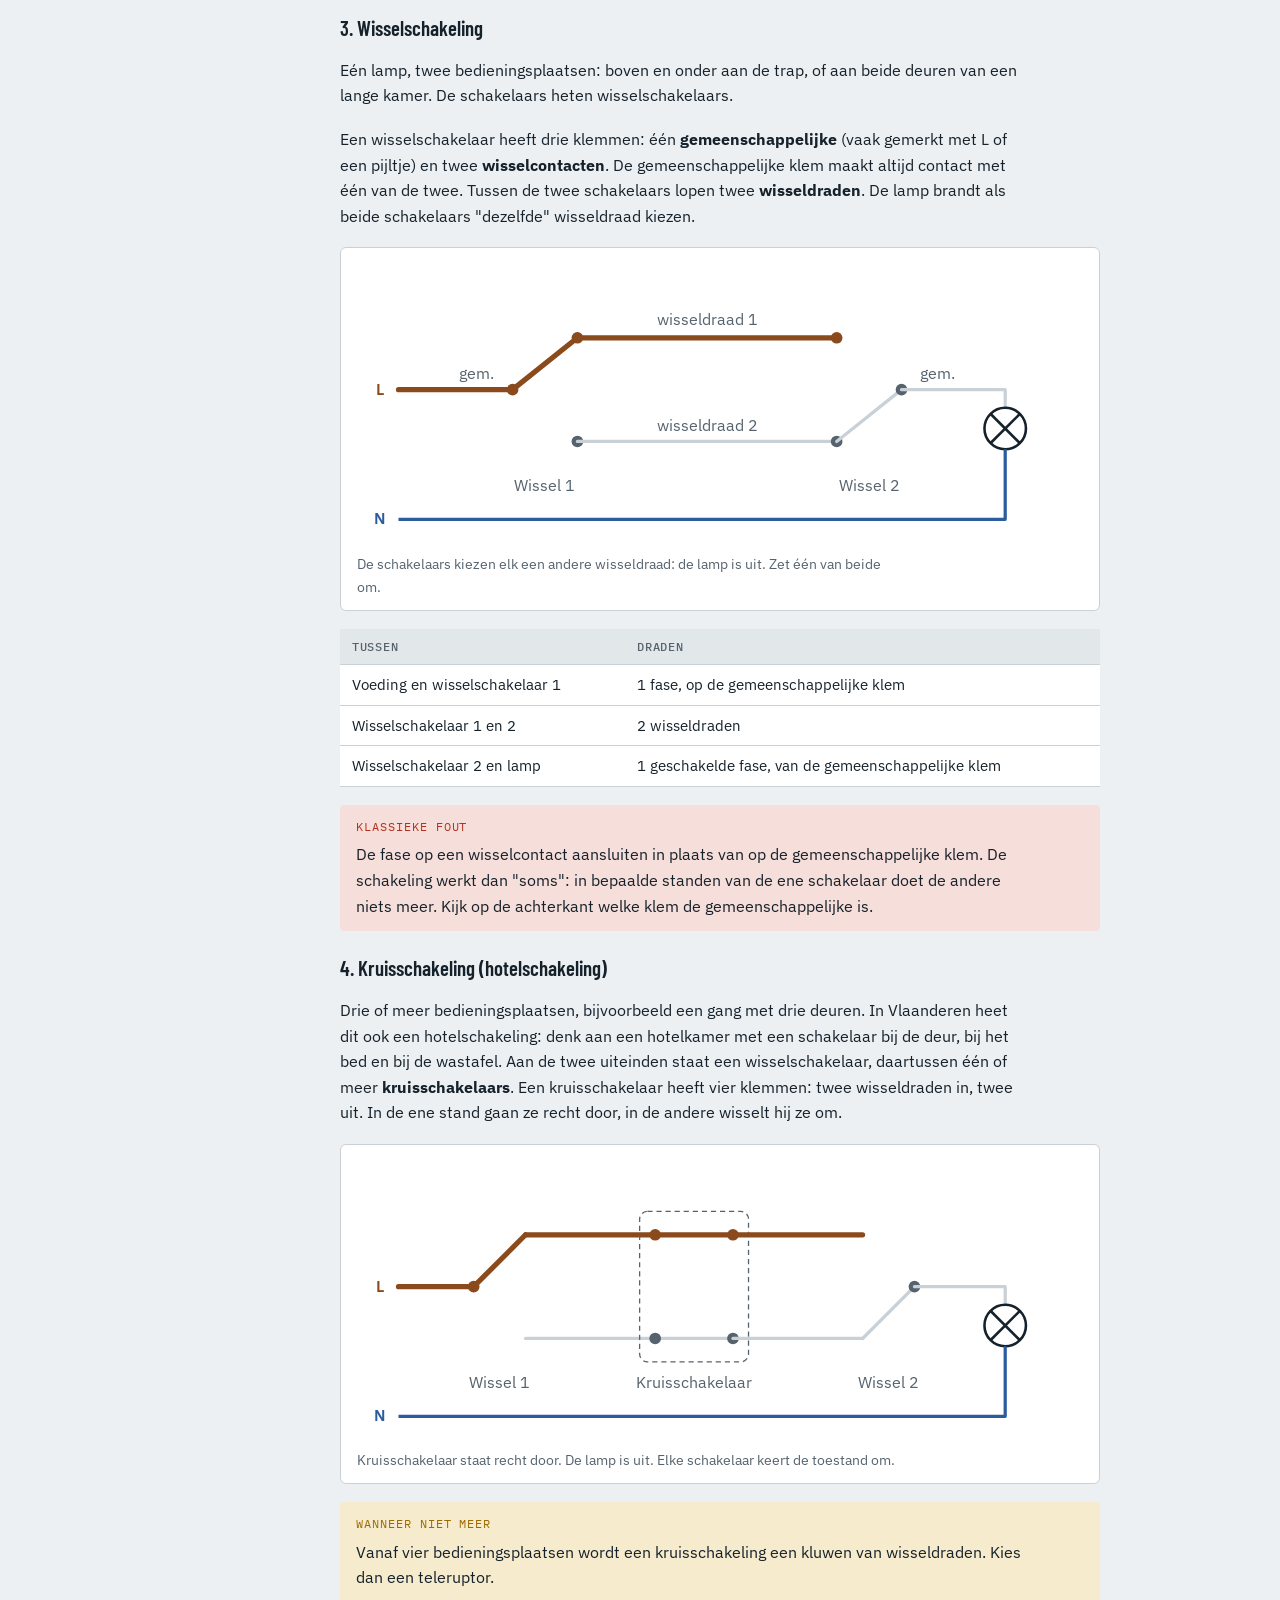
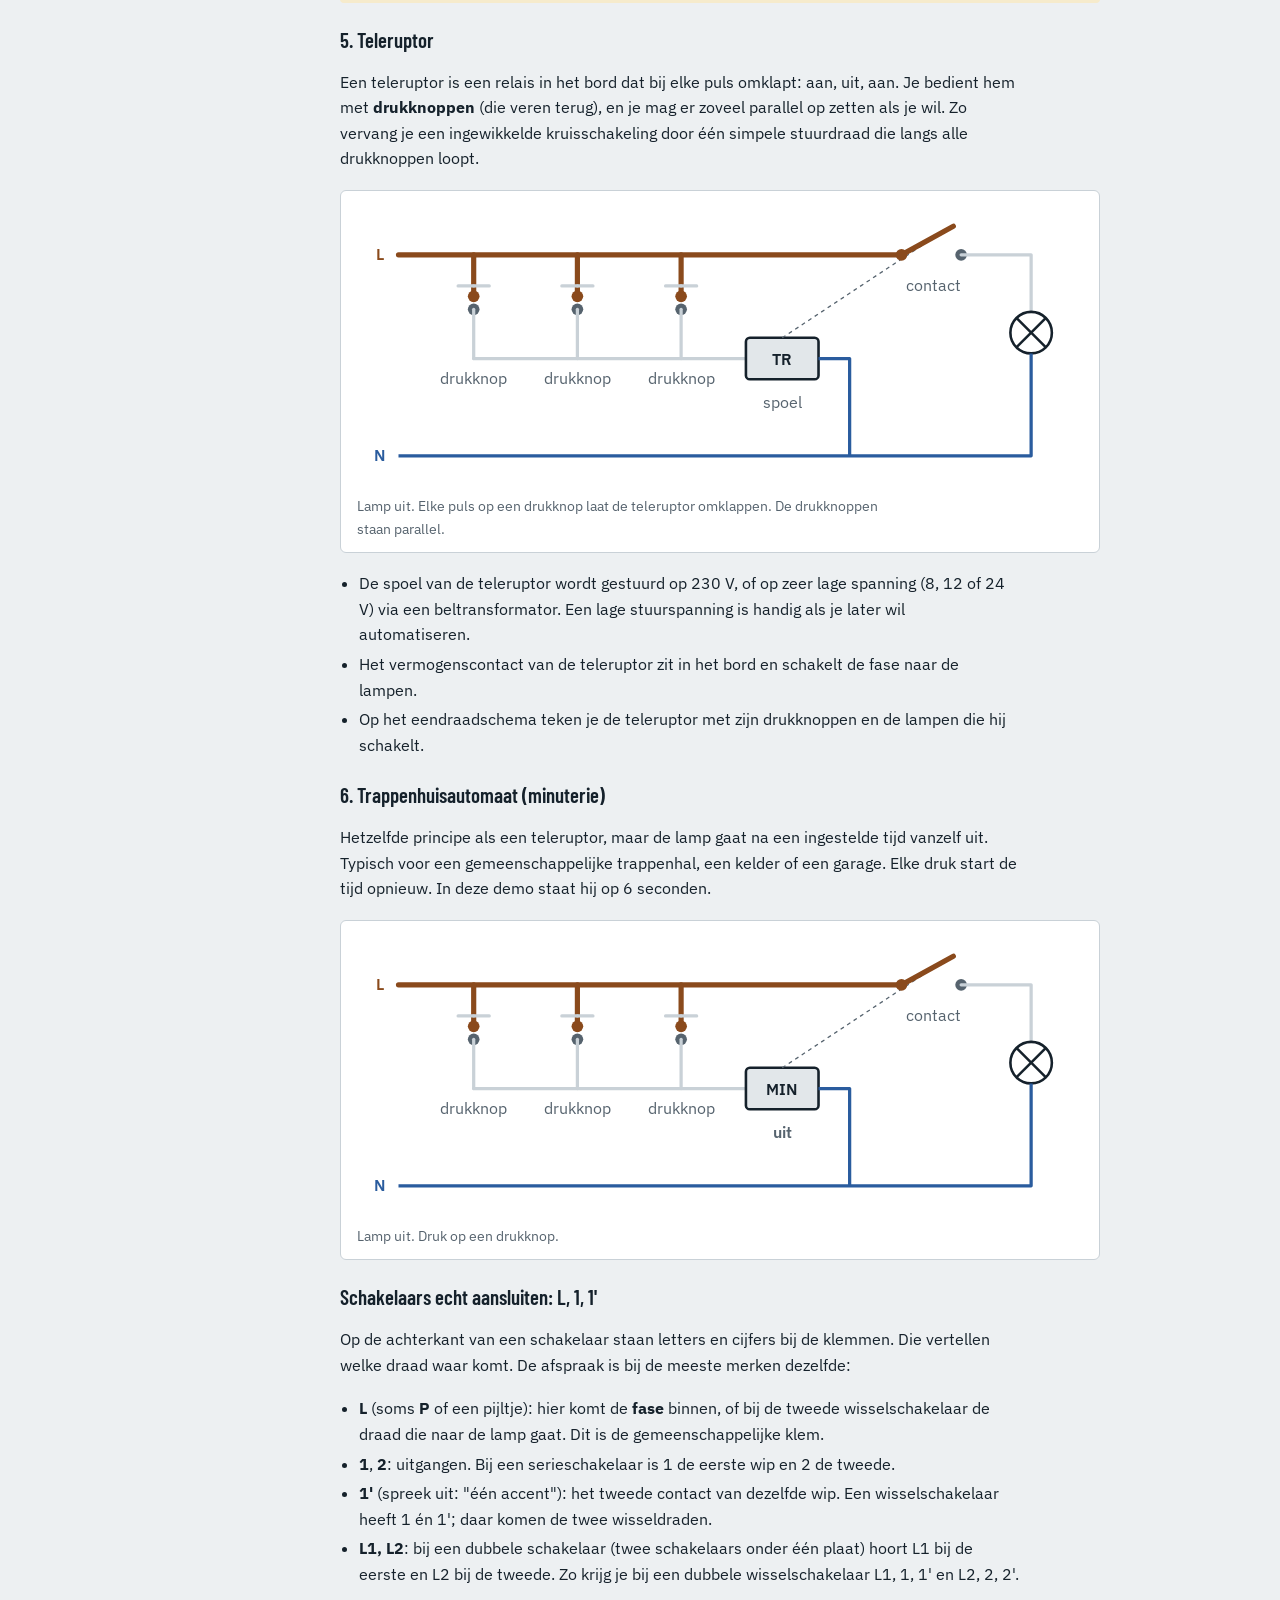
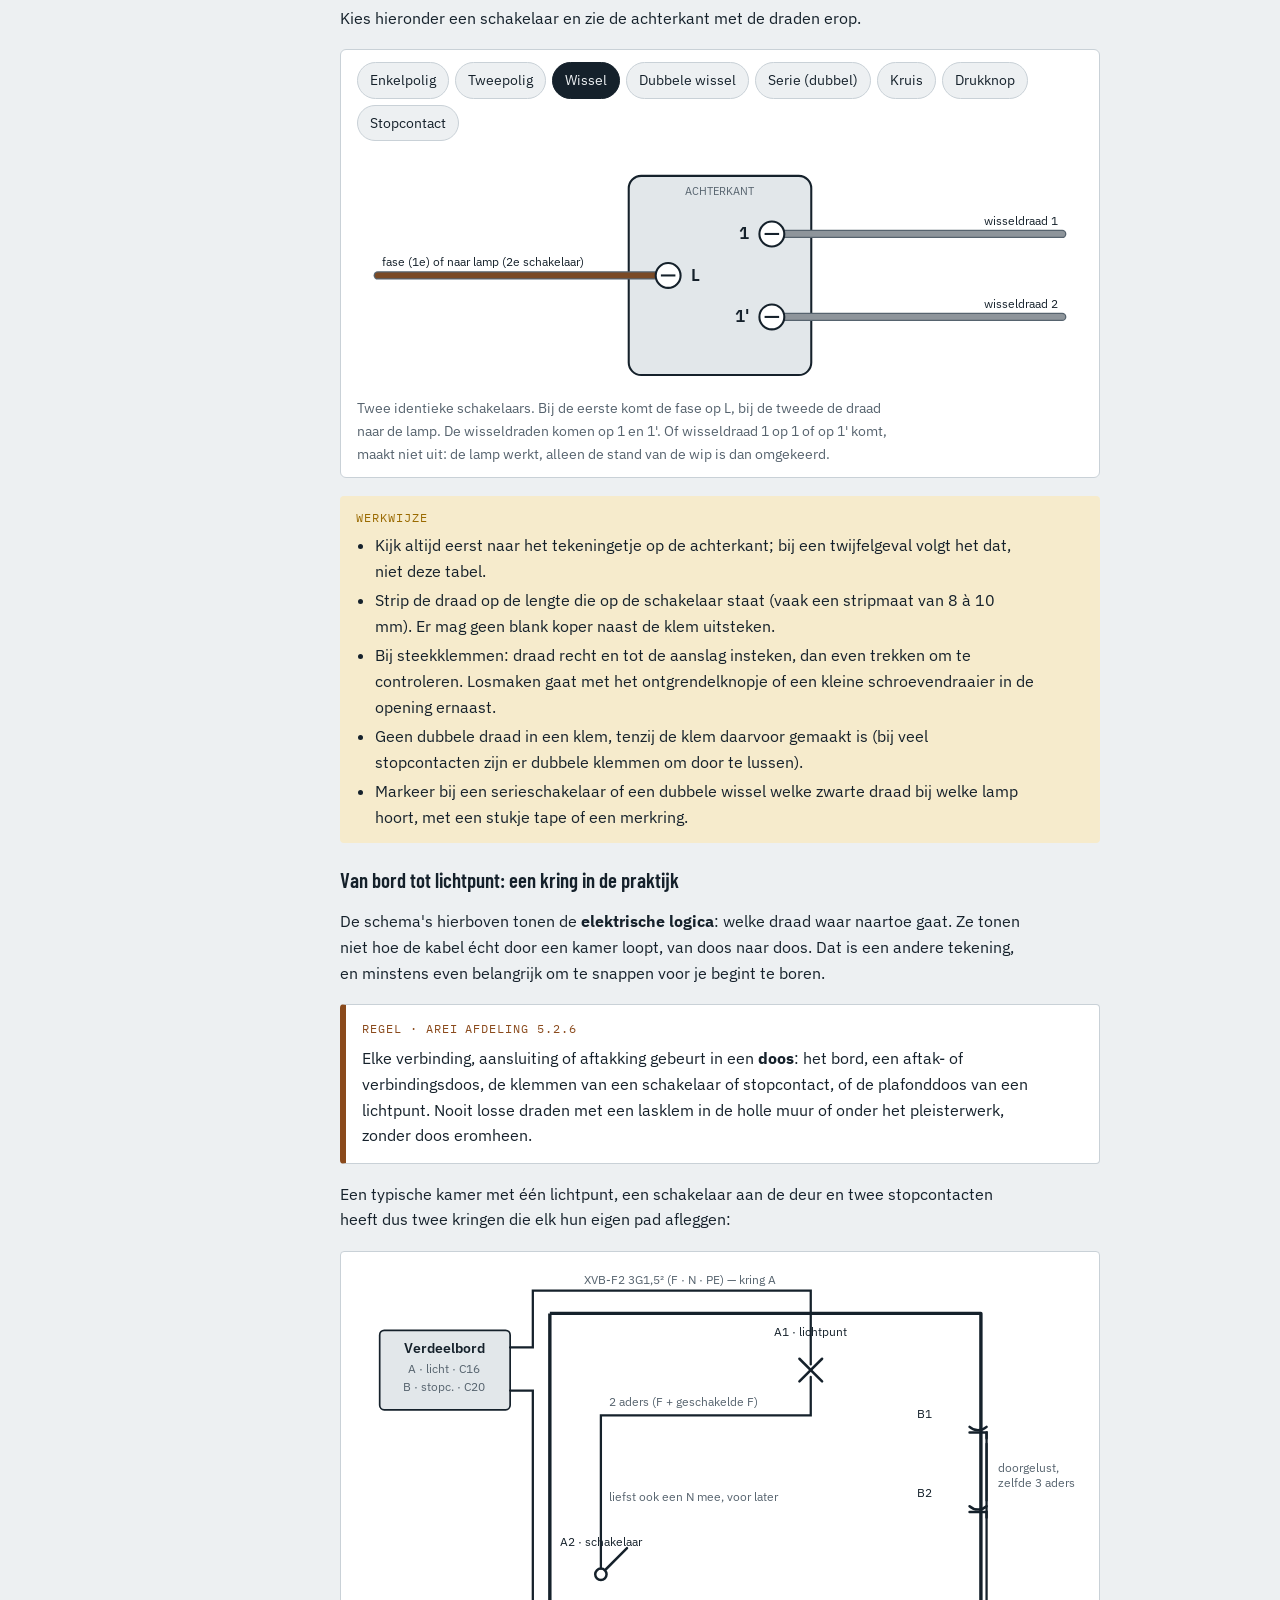
==== commit 4c6b79b8: "Add practical example of a circuit" ====
--- a/index.html
+++ b/index.html
@@ -199,7 +199,7 @@
   <ul class="tight">
     <li>In België gebruik je het type met <b>aardingspen</b> (penaarde): de pen steekt uit het stopcontact en raakt de aardingsopening van de stekker.</li>
     <li><b>Kinderbeveiliging:</b> sluitertjes in de openingen die enkel opengaan als beide polen tegelijk worden ingedrukt. Verplicht in woningen.</li>
-    <li><b>Inbouwdoos:</b> de ronde doos in de muur waarin het stopcontact of de schakelaar vastzit. Alle verbindingen zitten in een doos, nooit los in de muur.</li>
+    <li><b>Inbouwdoos:</b> de ronde doos in de muur waarin het stopcontact of de schakelaar vastzit. Alle verbindingen zitten in een doos, nooit los in de muur (zie ook "een kring in de praktijk" in <a href="#m3">module 03</a>).</li>
     <li><b>Verbindingsklemmen:</b> draden verbind je met schroef- of steekklemmen (zoals Wago), niet door ze in elkaar te draaien met isolatietape errond.</li>
   </ul>
 
@@ -311,6 +311,61 @@
       <li>Geen dubbele draad in een klem, tenzij de klem daarvoor gemaakt is (bij veel stopcontacten zijn er dubbele klemmen om door te lussen).</li>
       <li>Markeer bij een serieschakelaar of een dubbele wissel welke zwarte draad bij welke lamp hoort, met een stukje tape of een merkring.</li>
     </ul>
+  </div>
+
+  <h3>Van bord tot lichtpunt: een kring in de praktijk</h3>
+  <p>De schema's hierboven tonen de <b>elektrische logica</b>: welke draad waar naartoe gaat. Ze tonen niet hoe de kabel écht door een kamer loopt, van doos naar doos. Dat is een andere tekening, en minstens even belangrijk om te snappen voor je begint te boren.</p>
+  <div class="rule"><span class="tag">Regel · AREI afdeling 5.2.6</span>
+    <p>Elke verbinding, aansluiting of aftakking gebeurt in een <b>doos</b>: het bord, een aftak- of verbindingsdoos, de klemmen van een schakelaar of stopcontact, of de plafonddoos van een lichtpunt. Nooit losse draden met een lasklem in de holle muur of onder het pleisterwerk, zonder doos eromheen.</p>
+  </div>
+  <p>Een typische kamer met één lichtpunt, een schakelaar aan de deur en twee stopcontacten heeft dus twee kringen die elk hun eigen pad afleggen:</p>
+  <figure>
+    <svg viewBox="0 0 640 420" width="100%" role="img" aria-label="Plattegrond van een kamer met de kabelroute van het bord naar lichtpunt, schakelaar en stopcontacten">
+      <g style="stroke:var(--ink);fill:none" stroke-width="3" stroke-linejoin="round">
+        <path d="M170 40 H550 V300 H230 M190 300 H170 V40"/>
+      </g>
+      <text x="185" y="316" font-size="11" style="fill:var(--muted)">deur</text>
+      <rect x="20" y="55" width="115" height="70" rx="4" style="fill:var(--sunk);stroke:var(--ink)" stroke-width="1.5"/>
+      <text x="77" y="75" text-anchor="middle" font-size="12" font-weight="600" style="fill:var(--ink)">Verdeelbord</text>
+      <text x="77" y="93" text-anchor="middle" font-size="10.5" font-family="IBM Plex Mono,monospace" style="fill:var(--muted)">A · licht · C16</text>
+      <text x="77" y="108" text-anchor="middle" font-size="10.5" font-family="IBM Plex Mono,monospace" style="fill:var(--muted)">B · stopc. · C20</text>
+
+      <g style="stroke:var(--ink);fill:none" stroke-width="2" stroke-linecap="round">
+        <path d="M135 70 H155 V20 H400 V85"/>
+        <path d="M400 96 V130 H215 V265"/>
+        <path d="M135 108 H155 V345 H555 V145"/>
+        <path d="M555 155 V205"/>
+      </g>
+      <text x="200" y="14" font-size="10.5" style="fill:var(--muted)">XVB-F2 3G1,5² (F · N · PE) — kring A</text>
+      <text x="222" y="122" font-size="10.5" style="fill:var(--muted)">2 aders (F + geschakelde F)</text>
+      <text x="222" y="205" font-size="10.5" style="fill:var(--muted)">liefst ook een N mee, voor later</text>
+      <text x="200" y="359" font-size="10.5" style="fill:var(--muted)">XVB-F2 3G2,5² (F · N · PE) — kring B</text>
+      <text x="565" y="180" font-size="10.5" style="fill:var(--muted)">doorgelust,</text>
+      <text x="565" y="193" font-size="10.5" style="fill:var(--muted)">zelfde 3 aders</text>
+
+      <g style="stroke:var(--ink);fill:none" stroke-width="2.2" stroke-linecap="round">
+        <line x1="390" y1="80" x2="410" y2="100"/><line x1="390" y1="100" x2="410" y2="80"/>
+      </g>
+      <text x="400" y="60" text-anchor="middle" font-size="10.5" style="fill:var(--ink)">A1 · lichtpunt</text>
+
+      <circle cx="215" cy="270" r="5" style="stroke:var(--ink);fill:none" stroke-width="2.2"/>
+      <line x1="219" y1="266" x2="238" y2="247" style="stroke:var(--ink);fill:none" stroke-width="2.2" stroke-linecap="round"/>
+      <text x="215" y="245" text-anchor="middle" font-size="10.5" style="fill:var(--ink)">A2 · schakelaar</text>
+
+      <path d="M540 145 H555 V150" style="stroke:var(--ink);fill:none" stroke-width="2.2" stroke-linecap="round"/>
+      <path d="M540 140 A11 11 0 0 0 555 140" style="stroke:var(--ink);fill:none" stroke-width="2.2" stroke-linecap="round"/>
+      <text x="500" y="132" text-anchor="middle" font-size="10.5" style="fill:var(--ink)">B1</text>
+      <path d="M540 215 H555 V220" style="stroke:var(--ink);fill:none" stroke-width="2.2" stroke-linecap="round"/>
+      <path d="M540 210 A11 11 0 0 0 555 210" style="stroke:var(--ink);fill:none" stroke-width="2.2" stroke-linecap="round"/>
+      <text x="500" y="202" text-anchor="middle" font-size="10.5" style="fill:var(--ink)">B2</text>
+    </svg>
+    <figcaption>Kring A (licht) vertrekt van automaat A, gaat via het plafond naar de lichtpuntdoos (A1) en van daar met een aftakking naar de schakelaar bij de deur (A2). Kring B (stopcontacten) vertrekt van automaat B en wordt van het eerste stopcontact (B1) "doorgelust" naar het tweede (B2): dezelfde drie aders lopen gewoon door.</figcaption>
+  </figure>
+  <div class="tip"><span class="tag">Doorlussen is geen serieschakeling</span>
+    <p>Bij B1 en B2 lijkt het net of de stopcontacten "na elkaar" hangen, maar elektrisch staan ze gewoon <b>parallel</b>: beide krijgen de volle 230 V, onafhankelijk van elkaar. Je lust simpelweg de fase, nul en aarde door van de klemmen van het eerste stopcontact naar het tweede. Trekt het eerste stopcontact zijn stekker uit, dan blijft het tweede gewoon werken.</p>
+  </div>
+  <div class="why"><span class="tag">Waarom via de lichtpuntdoos naar de schakelaar?</span>
+    <p>Het is niet verplicht om de schakelaar via de plafonddoos te voeden; je kan evengoed eerst naar de schakelaar gaan en van daar naar de lamp. Maar met een kabelbaan die toch al naar het plafond loopt, is een aftakking naar beneden vaak de kortste weg. Zolang elke verbinding in een doos zit en de sectie klopt, mag je zelf kiezen welk pad de kabel volgt.</p>
   </div>
 
   <h3>Andere bedieningen</h3>
@@ -744,7 +799,7 @@
 <footer>
   <div class="wire" aria-hidden="true"><span class="w-ph"></span><span class="w-n"></span><span class="w-pe"></span></div>
   <p>Deze cursus vat AREI Boek 1 samen zoals het geldt in september 2026, inclusief het KB van 3 oktober 2024 (badkamers, van kracht 1 maart 2025) en het KB van 6 oktober 2025 (gelijkstroom, van kracht 1 april 2026). Hij vervangt de officiële tekst niet. De geconsolideerde versie vind je bij de FOD Economie; bij twijfel beslist de keurder.</p>
-  <p><a href="https://economie.fgov.be/nl/themas/energie/veiligheid-van-elektrische/algemeen-reglement-op-de" target="_blank" rel="noopener">AREI bij de FOD Economie</a></p>
+  <p><a href="https://economie.fgov.be/nl/themas/energie/veiligheid-van-elektrische/algemeen-reglement-op-de" target="_blank" rel="noopener">AREI bij de FOD Economie</a> · <a href="basisfysica.html">Basisfysica van elektriciteit</a> (achtergrond: atomen, stroom, spanning, weerstand)</p>
 </footer>
 </main>
 </div>
